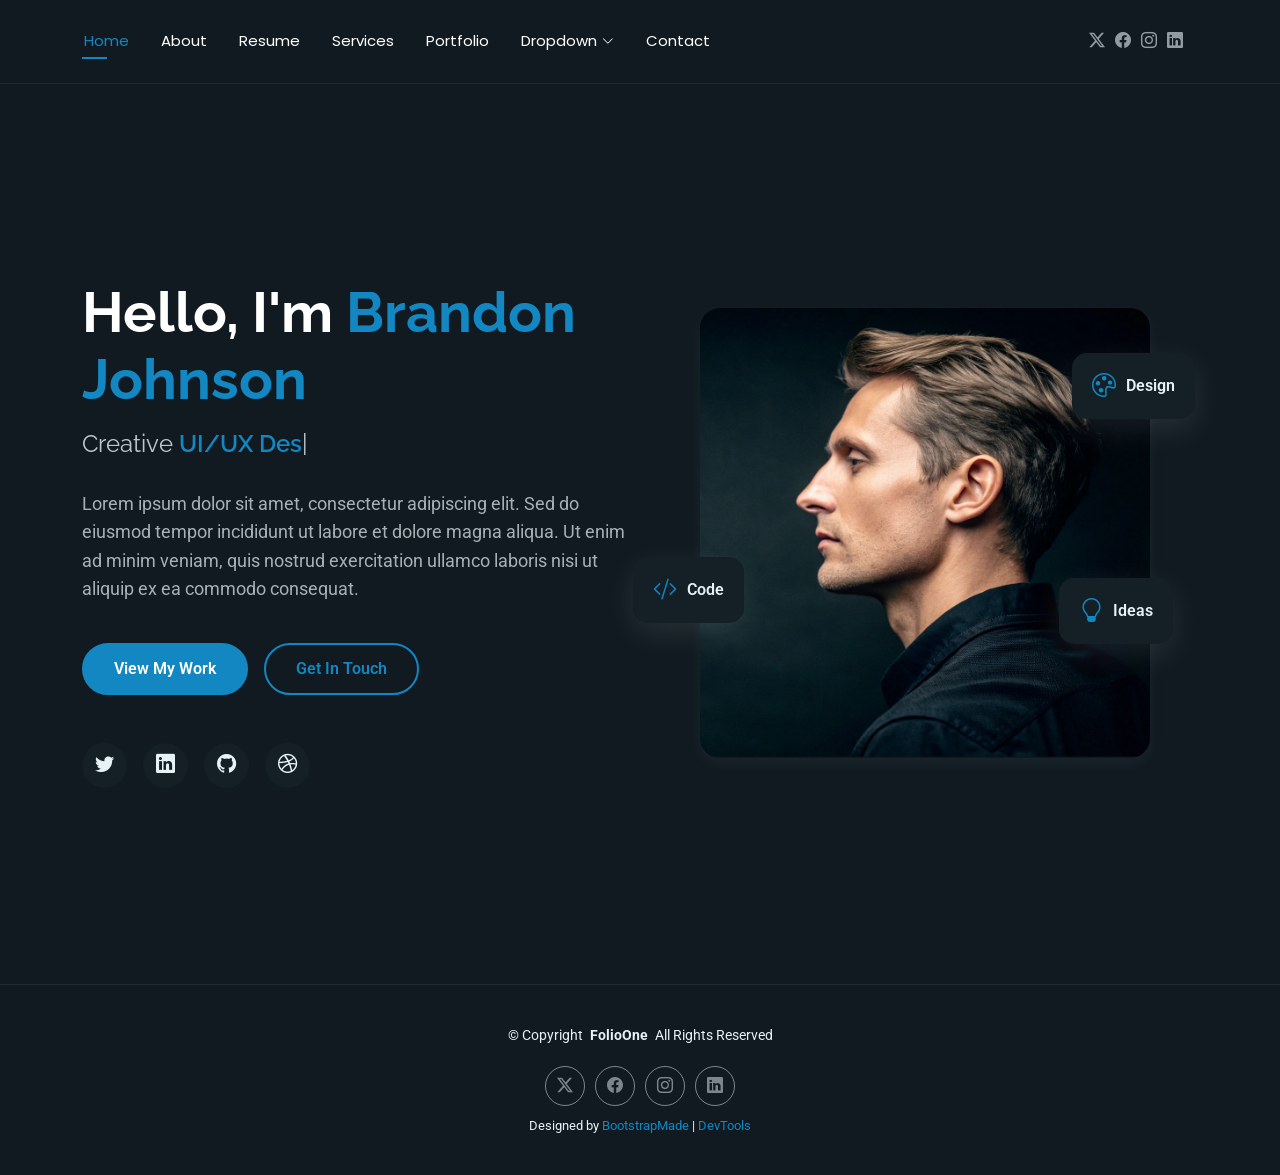
==== index.html @ 82bbba5b "Updated project" ====
<!DOCTYPE html>
<html lang="en">

<head>
  <meta charset="utf-8">
  <meta content="width=device-width, initial-scale=1.0" name="viewport">
  <title>Index - FolioOne Bootstrap Template</title>
  <meta name="description" content="">
  <meta name="keywords" content="">

  <!-- Favicons -->
  <link href="assets/img/favicon.png" rel="icon">
  <link href="assets/img/apple-touch-icon.png" rel="apple-touch-icon">

  <!-- Fonts -->
  <link href="https://fonts.googleapis.com" rel="preconnect">
  <link href="https://fonts.gstatic.com" rel="preconnect" crossorigin>
  <link href="https://fonts.googleapis.com/css2?family=Roboto:ital,wght@0,100;0,300;0,400;0,500;0,700;0,900;1,100;1,300;1,400;1,500;1,700;1,900&family=Poppins:ital,wght@0,100;0,200;0,300;0,400;0,500;0,600;0,700;0,800;0,900;1,100;1,200;1,300;1,400;1,500;1,600;1,700;1,800;1,900&family=Raleway:ital,wght@0,100;0,200;0,300;0,400;0,500;0,600;0,700;0,800;0,900;1,100;1,200;1,300;1,400;1,500;1,600;1,700;1,800;1,900&display=swap" rel="stylesheet">

  <!-- Vendor CSS Files -->
  <link href="assets/vendor/bootstrap/css/bootstrap.min.css" rel="stylesheet">
  <link href="assets/vendor/bootstrap-icons/bootstrap-icons.css" rel="stylesheet">
  <link href="assets/vendor/aos/aos.css" rel="stylesheet">
  <link href="assets/vendor/swiper/swiper-bundle.min.css" rel="stylesheet">
  <link href="assets/vendor/glightbox/css/glightbox.min.css" rel="stylesheet">

  <!-- Main CSS File -->
  <link href="assets/css/main.css" rel="stylesheet">

  <!-- =======================================================
  * Template Name: FolioOne
  * Template URL: https://bootstrapmade.com/folioone-bootstrap-portfolio-website-template/
  * Updated: Aug 23 2025 with Bootstrap v5.3.7
  * Author: BootstrapMade.com
  * License: https://bootstrapmade.com/license/
  ======================================================== -->
</head>

<body class="index-page">

  <header id="header" class="header d-flex align-items-center light-background sticky-top">
    <div class="container position-relative d-flex align-items-center justify-content-between">

      <!-- <a href="index.html" class="logo d-flex align-items-center me-auto me-xl-0">
      <img src="assets/img/logo.webp" alt="">
      <h1 class="sitename">FolioOne</h1> 
    </a> -->

      <nav id="navmenu" class="navmenu">
        <ul>
          <li><a href="index.html" class="active">Home</a></li>
          <li><a href="about.html">About</a></li>
          <li><a href="resume.html">Resume</a></li>
          <li><a href="services.html">Services</a></li>
          <li><a href="portfolio.html">Portfolio</a></li>
          <li class="dropdown"><a href="#"><span>Dropdown</span> <i class="bi bi-chevron-down toggle-dropdown"></i></a>
            <ul>
              <li><a href="#">Dropdown 1</a></li>
              <li class="dropdown"><a href="#"><span>Deep Dropdown</span> <i class="bi bi-chevron-down toggle-dropdown"></i></a>
                <ul>
                  <li><a href="#">Deep Dropdown 1</a></li>
                  <li><a href="#">Deep Dropdown 2</a></li>
                  <li><a href="#">Deep Dropdown 3</a></li>
                  <li><a href="#">Deep Dropdown 4</a></li>
                  <li><a href="#">Deep Dropdown 5</a></li>
                </ul>
              </li>
              <li><a href="#">Dropdown 2</a></li>
              <li><a href="#">Dropdown 3</a></li>
              <li><a href="#">Dropdown 4</a></li>
            </ul>
          </li>
          <li><a href="contact.html">Contact</a></li>
        </ul>
        <i class="mobile-nav-toggle d-xl-none bi bi-list"></i>
      </nav>

      <div class="header-social-links">
        <a href="#" class="twitter"><i class="bi bi-twitter-x"></i></a>
        <a href="#" class="facebook"><i class="bi bi-facebook"></i></a>
        <a href="#" class="instagram"><i class="bi bi-instagram"></i></a>
        <a href="#" class="linkedin"><i class="bi bi-linkedin"></i></a>
      </div>

    </div>
  </header>

  <main class="main">

    <!-- Hero Section -->
    <section id="hero" class="hero section">

      <div class="container" data-aos="fade-up" data-aos-delay="100">

        <div class="row gy-4 align-items-center">
          <div class="col-lg-6 order-2 order-lg-1">
            <div class="hero-content">
              <h1 data-aos="fade-up" data-aos-delay="200">Hello, I'm <span class="highlight">Brandon Johnson</span></h1>
              <h2 data-aos="fade-up" data-aos-delay="300">Creative <span class="typed" data-typed-items="UI/UX Designer, Web Developer, Digital Artist, Brand Strategist"></span></h2>
              <p data-aos="fade-up" data-aos-delay="400">Lorem ipsum dolor sit amet, consectetur adipiscing elit. Sed do eiusmod tempor incididunt ut labore et dolore magna aliqua. Ut enim ad minim veniam, quis nostrud exercitation ullamco laboris nisi ut aliquip ex ea commodo consequat.</p>
              <div class="hero-actions" data-aos="fade-up" data-aos-delay="500">
                <a href="portfolio.html" class="btn btn-primary">View My Work</a>
                <a href="contact.html" class="btn btn-outline">Get In Touch</a>
              </div>
              <div class="social-links" data-aos="fade-up" data-aos-delay="600">
                <a href="#"><i class="bi bi-twitter"></i></a>
                <a href="#"><i class="bi bi-linkedin"></i></a>
                <a href="#"><i class="bi bi-github"></i></a>
                <a href="#"><i class="bi bi-dribbble"></i></a>
              </div>
            </div>
          </div>
          <div class="col-lg-6 order-1 order-lg-2">
            <div class="hero-image" data-aos="zoom-in" data-aos-delay="300">
              <div class="image-wrapper">
                <img src="assets/img/profile/profile-square-11.webp" alt="Sarah Mitchell" class="img-fluid">
                <div class="floating-elements">
                  <div class="floating-card design" data-aos="fade-left" data-aos-delay="700">
                    <i class="bi bi-palette"></i>
                    <span>Design</span>
                  </div>
                  <div class="floating-card code" data-aos="fade-right" data-aos-delay="800">
                    <i class="bi bi-code-slash"></i>
                    <span>Code</span>
                  </div>
                  <div class="floating-card creativity" data-aos="fade-up" data-aos-delay="900">
                    <i class="bi bi-lightbulb"></i>
                    <span>Ideas</span>
                  </div>
                </div>
              </div>
            </div>
          </div>
        </div>

      </div>

    </section><!-- /Hero Section -->

  </main>

  <footer id="footer" class="footer">

    <div class="container">
      <div class="copyright text-center ">
        <p>© <span>Copyright</span> <strong class="px-1 sitename">FolioOne</strong> <span>All Rights Reserved<br></span></p>
      </div>
      <div class="social-links d-flex justify-content-center">
        <a href=""><i class="bi bi-twitter-x"></i></a>
        <a href=""><i class="bi bi-facebook"></i></a>
        <a href=""><i class="bi bi-instagram"></i></a>
        <a href=""><i class="bi bi-linkedin"></i></a>
      </div>
      <div class="credits">
        <!-- All the links in the footer should remain intact. -->
        <!-- You can delete the links only if you've purchased the pro version. -->
        <!-- Licensing information: https://bootstrapmade.com/license/ -->
        <!-- Purchase the pro version with working PHP/AJAX contact form: [buy-url] -->
        Designed by <a href="https://bootstrapmade.com/">BootstrapMade</a> | <a href="https://bootstrapmade.com/tools/">DevTools</a>
      </div>
    </div>

  </footer>

  <!-- Scroll Top -->
  <a href="#" id="scroll-top" class="scroll-top d-flex align-items-center justify-content-center"><i class="bi bi-arrow-up-short"></i></a>

  <!-- Preloader -->
  <div id="preloader"></div>

  <!-- Vendor JS Files -->
  <script src="assets/vendor/bootstrap/js/bootstrap.bundle.min.js"></script>
  <script src="assets/vendor/php-email-form/validate.js"></script>
  <script src="assets/vendor/aos/aos.js"></script>
  <script src="assets/vendor/typed.js/typed.umd.js"></script>
  <script src="assets/vendor/waypoints/noframework.waypoints.js"></script>
  <script src="assets/vendor/purecounter/purecounter_vanilla.js"></script>
  <script src="assets/vendor/swiper/swiper-bundle.min.js"></script>
  <script src="assets/vendor/imagesloaded/imagesloaded.pkgd.min.js"></script>
  <script src="assets/vendor/isotope-layout/isotope.pkgd.min.js"></script>
  <script src="assets/vendor/glightbox/js/glightbox.min.js"></script>

  <!-- Main JS File -->
  <script src="assets/js/main.js"></script>

</body>

</html>
---- assets/css/main.css ----
/**
* Template Name: FolioOne
* Template URL: https://bootstrapmade.com/folioone-bootstrap-portfolio-website-template/
* Updated: Aug 23 2025 with Bootstrap v5.3.7
* Author: BootstrapMade.com
* License: https://bootstrapmade.com/license/
*/

/*--------------------------------------------------------------
# Font & Color Variables
# Help: https://bootstrapmade.com/color-system/
--------------------------------------------------------------*/
/* Fonts */
:root {
  --default-font: "Roboto",  system-ui, -apple-system, "Segoe UI", Roboto, "Helvetica Neue", Arial, "Noto Sans", "Liberation Sans", sans-serif, "Apple Color Emoji", "Segoe UI Emoji", "Segoe UI Symbol", "Noto Color Emoji";
  --heading-font: "Raleway",  sans-serif;
  --nav-font: "Poppins",  sans-serif;
}

/* Global Colors - The following color variables are used throughout the website. Updating them here will change the color scheme of the entire website */
:root { 
  --background-color: #101a20; /* Background color for the entire website, including individual sections */
  --default-color: #e7f2f7; /* Default color used for the majority of the text content across the entire website */
  --heading-color: #ffffff; /* Color for headings, subheadings and title throughout the website */
  --accent-color: #1387c1; /* Accent color that represents your brand on the website. It's used for buttons, links, and other elements that need to stand out */
  --surface-color: #141f26; /* The surface color is used as a background of boxed elements within sections, such as cards, icon boxes, or other elements that require a visual separation from the global background. */
  --contrast-color: #ffffff; /* Contrast color for text, ensuring readability against backgrounds of accent, heading, or default colors. */
}

/* Nav Menu Colors - The following color variables are used specifically for the navigation menu. They are separate from the global colors to allow for more customization options */
:root {
  --nav-color: #ffffff;  /* The default color of the main navmenu links */
  --nav-hover-color: #1387c1; /* Applied to main navmenu links when they are hovered over or active */
  --nav-mobile-background-color: #213642; /* Used as the background color for mobile navigation menu */
  --nav-dropdown-background-color: #051117; /* Used as the background color for dropdown items that appear when hovering over primary navigation items */
  --nav-dropdown-color: #e7f2f7; /* Used for navigation links of the dropdown items in the navigation menu. */
  --nav-dropdown-hover-color: #1387c1; /* Similar to --nav-hover-color, this color is applied to dropdown navigation links when they are hovered over. */
}

/* Color Presets - These classes override global colors when applied to any section or element, providing reuse of the sam color scheme. */

.light-background {
  --background-color: #142027;
  --surface-color: #325264;
}

.dark-background {
  --background-color: #0b1419;
  --default-color: #ffffff;
  --heading-color: #ffffff;
  --surface-color: #252525;
  --contrast-color: #ffffff;
}

/* Smooth scroll */
:root {
  scroll-behavior: smooth;
}

/*--------------------------------------------------------------
# General Styling & Shared Classes
--------------------------------------------------------------*/
body {
  color: var(--default-color);
  background-color: var(--background-color);
  font-family: var(--default-font);
}

a {
  color: var(--accent-color);
  text-decoration: none;
  transition: 0.3s;
}

a:hover {
  color: color-mix(in srgb, var(--accent-color), transparent 25%);
  text-decoration: none;
}

h1,
h2,
h3,
h4,
h5,
h6 {
  color: var(--heading-color);
  font-family: var(--heading-font);
}

/* PHP Email Form Messages
------------------------------*/
.php-email-form .error-message {
  display: none;
  background: #df1529;
  color: #ffffff;
  text-align: left;
  padding: 15px;
  margin-bottom: 24px;
  font-weight: 600;
}

.php-email-form .sent-message {
  display: none;
  color: #ffffff;
  background: #059652;
  text-align: center;
  padding: 15px;
  margin-bottom: 24px;
  font-weight: 600;
}

.php-email-form .loading {
  display: none;
  background: var(--surface-color);
  text-align: center;
  padding: 15px;
  margin-bottom: 24px;
}

.php-email-form .loading:before {
  content: "";
  display: inline-block;
  border-radius: 50%;
  width: 24px;
  height: 24px;
  margin: 0 10px -6px 0;
  border: 3px solid var(--accent-color);
  border-top-color: var(--surface-color);
  animation: php-email-form-loading 1s linear infinite;
}

@keyframes php-email-form-loading {
  0% {
    transform: rotate(0deg);
  }

  100% {
    transform: rotate(360deg);
  }
}

/*--------------------------------------------------------------
# Global Header
--------------------------------------------------------------*/
.header {
  --background-color: rgba(255, 255, 255, 0);
  color: var(--default-color);
  background-color: var(--background-color);
  padding: 15px 0;
  transition: all 0.5s;
  z-index: 997;
  border-bottom: 1px solid color-mix(in srgb, var(--default-color), transparent 92%);
}

.header .logo {
  line-height: 1;
}

.header .logo img {
  max-height: 36px;
  margin-right: 8px;
}

.header .logo h1 {
  font-size: 32px;
  margin: 0;
  font-weight: 400;
  color: var(--heading-color);
}

.header .header-social-links {
  padding-right: 15px;
}

.header .header-social-links a {
  color: color-mix(in srgb, var(--default-color), transparent 40%);
  padding-left: 6px;
  display: inline-block;
  transition: 0.3s;
  font-size: 16px;
}

.header .header-social-links a:hover {
  color: var(--default-color);
}

.header .header-social-links a i {
  line-height: 0px;
}

@media (max-width: 1200px) {
  .header .logo {
    order: 1;
  }

  .header .header-social-links {
    order: 2;
  }

  .header .navmenu {
    order: 3;
  }
}

/* Global Header on Scroll
------------------------------*/
.scrolled .header {
  --background-color: rgba(16, 26, 32, 0.9);
}

/*--------------------------------------------------------------
# Navigation Menu
--------------------------------------------------------------*/
/* Desktop Navigation */
@media (min-width: 1200px) {
  .navmenu {
    padding: 0;
  }

  .navmenu ul {
    margin: 0;
    padding: 0;
    display: flex;
    list-style: none;
    align-items: center;
  }

  .navmenu li {
    position: relative;
  }

  .navmenu>ul>li {
    white-space: nowrap;
    padding: 15px 28px 15px 0;
  }

  .navmenu>ul>li:last-child {
    padding-right: 0;
  }

  .navmenu a,
  .navmenu a:focus {
    color: var(--nav-color);
    font-size: 15px;
    padding: 0 2px;
    font-family: var(--nav-font);
    font-weight: 400;
    display: flex;
    align-items: center;
    justify-content: space-between;
    white-space: nowrap;
    transition: 0.3s;
    position: relative;
  }

  .navmenu a i,
  .navmenu a:focus i {
    font-size: 12px;
    line-height: 0;
    margin-left: 5px;
    transition: 0.3s;
  }

  .navmenu>ul>li>a:before {
    content: "";
    position: absolute;
    height: 2px;
    bottom: -6px;
    left: 0;
    background-color: var(--nav-hover-color);
    visibility: hidden;
    width: 0px;
    transition: all 0.3s ease-in-out 0s;
  }

  .navmenu a:hover:before,
  .navmenu li:hover>a:before,
  .navmenu .active:before {
    visibility: visible;
    width: 25px;
  }

  .navmenu li:hover>a,
  .navmenu .active,
  .navmenu .active:focus {
    color: var(--nav-hover-color);
  }

  .navmenu .dropdown ul {
    margin: 0;
    padding: 10px 0;
    background: var(--nav-dropdown-background-color);
    display: block;
    position: absolute;
    visibility: hidden;
    left: -5px;
    top: 130%;
    opacity: 0;
    transition: 0.3s;
    border-radius: 4px;
    z-index: 99;
    box-shadow: 0px 0px 30px rgba(0, 0, 0, 0.1);
  }

  .navmenu .dropdown ul li {
    min-width: 200px;
  }

  .navmenu .dropdown ul a {
    padding: 10px 20px;
    font-size: 15px;
    text-transform: none;
    color: var(--nav-dropdown-color);
  }

  .navmenu .dropdown ul a i {
    font-size: 12px;
  }

  .navmenu .dropdown ul a:hover,
  .navmenu .dropdown ul .active:hover,
  .navmenu .dropdown ul li:hover>a {
    color: var(--nav-dropdown-hover-color);
  }

  .navmenu .dropdown:hover>ul {
    opacity: 1;
    top: 100%;
    visibility: visible;
  }

  .navmenu .dropdown .dropdown ul {
    top: 0;
    left: -90%;
    visibility: hidden;
  }

  .navmenu .dropdown .dropdown:hover>ul {
    opacity: 1;
    top: 0;
    left: -100%;
    visibility: visible;
  }
}

/* Mobile Navigation */
@media (max-width: 1199px) {
  .mobile-nav-toggle {
    color: var(--nav-color);
    font-size: 28px;
    line-height: 0;
    margin-right: 10px;
    cursor: pointer;
    transition: color 0.3s;
  }

  .navmenu {
    padding: 0;
    z-index: 9997;
  }

  .navmenu ul {
    display: none;
    list-style: none;
    position: absolute;
    inset: 60px 20px 20px 20px;
    padding: 10px 0;
    margin: 0;
    border-radius: 6px;
    background-color: var(--nav-mobile-background-color);
    border: 1px solid color-mix(in srgb, var(--default-color), transparent 90%);
    box-shadow: none;
    overflow-y: auto;
    transition: 0.3s;
    z-index: 9998;
  }

  .navmenu a,
  .navmenu a:focus {
    color: var(--nav-dropdown-color);
    padding: 10px 20px;
    font-family: var(--nav-font);
    font-size: 17px;
    font-weight: 500;
    display: flex;
    align-items: center;
    justify-content: space-between;
    white-space: nowrap;
    transition: 0.3s;
  }

  .navmenu a i,
  .navmenu a:focus i {
    font-size: 12px;
    line-height: 0;
    margin-left: 5px;
    width: 30px;
    height: 30px;
    display: flex;
    align-items: center;
    justify-content: center;
    border-radius: 50%;
    transition: 0.3s;
    background-color: color-mix(in srgb, var(--accent-color), transparent 90%);
  }

  .navmenu a i:hover,
  .navmenu a:focus i:hover {
    background-color: var(--accent-color);
    color: var(--contrast-color);
  }

  .navmenu a:hover,
  .navmenu .active,
  .navmenu .active:focus {
    color: var(--nav-dropdown-hover-color);
  }

  .navmenu .active i,
  .navmenu .active:focus i {
    background-color: var(--accent-color);
    color: var(--contrast-color);
    transform: rotate(180deg);
  }

  .navmenu .dropdown ul {
    position: static;
    display: none;
    z-index: 99;
    padding: 10px 0;
    margin: 10px 20px;
    background-color: var(--nav-dropdown-background-color);
    transition: all 0.5s ease-in-out;
  }

  .navmenu .dropdown ul ul {
    background-color: rgba(33, 37, 41, 0.1);
  }

  .navmenu .dropdown>.dropdown-active {
    display: block;
    background-color: rgba(33, 37, 41, 0.03);
  }

  .mobile-nav-active {
    overflow: hidden;
  }

  .mobile-nav-active .mobile-nav-toggle {
    color: #fff;
    position: absolute;
    font-size: 32px;
    top: 15px;
    right: 15px;
    margin-right: 0;
    z-index: 9999;
  }

  .mobile-nav-active .navmenu {
    position: fixed;
    overflow: hidden;
    inset: 0;
    background: rgba(33, 37, 41, 0.8);
    transition: 0.3s;
  }

  .mobile-nav-active .navmenu>ul {
    display: block;
  }
}

/*--------------------------------------------------------------
# Global Footer
--------------------------------------------------------------*/
.footer {
  color: var(--default-color);
  background-color: var(--background-color);
  font-size: 14px;
  padding: 40px 0;
  position: relative;
  border-top: 1px solid color-mix(in srgb, var(--default-color), transparent 92%);
}

.footer .copyright p {
  margin-bottom: 0;
}

.footer .social-links {
  margin-top: 20px;
}

.footer .social-links a {
  display: flex;
  align-items: center;
  justify-content: center;
  width: 40px;
  height: 40px;
  border-radius: 50%;
  border: 1px solid color-mix(in srgb, var(--default-color), transparent 50%);
  font-size: 16px;
  color: color-mix(in srgb, var(--default-color), transparent 50%);
  margin: 0 5px;
  transition: 0.3s;
}

.footer .social-links a:hover {
  color: var(--accent-color);
  border-color: var(--accent-color);
}

.footer .credits {
  margin-top: 10px;
  font-size: 13px;
  text-align: center;
}

/*--------------------------------------------------------------
# Preloader
--------------------------------------------------------------*/
#preloader {
  position: fixed;
  inset: 0;
  z-index: 9999;
  overflow: hidden;
  background-color: var(--background-color);
  transition: all 0.6s ease-out;
  width: 100%;
  height: 100vh;
}

#preloader:before,
#preloader:after {
  content: "";
  position: absolute;
  border: 4px solid var(--accent-color);
  border-radius: 50%;
  animation: animate-preloader 2s cubic-bezier(0, 0.2, 0.8, 1) infinite;
}

#preloader:after {
  animation-delay: -0.5s;
}

@keyframes animate-preloader {
  0% {
    width: 10px;
    height: 10px;
    top: calc(50% - 5px);
    left: calc(50% - 5px);
    opacity: 1;
  }

  100% {
    width: 72px;
    height: 72px;
    top: calc(50% - 36px);
    left: calc(50% - 36px);
    opacity: 0;
  }
}

/*--------------------------------------------------------------
# Scroll Top Button
--------------------------------------------------------------*/
.scroll-top {
  position: fixed;
  visibility: hidden;
  opacity: 0;
  right: 15px;
  bottom: -15px;
  z-index: 99999;
  background-color: var(--accent-color);
  width: 44px;
  height: 44px;
  border-radius: 50px;
  transition: all 0.4s;
}

.scroll-top i {
  font-size: 24px;
  color: var(--contrast-color);
  line-height: 0;
}

.scroll-top:hover {
  background-color: color-mix(in srgb, var(--accent-color), transparent 20%);
  color: var(--contrast-color);
}

.scroll-top.active {
  visibility: visible;
  opacity: 1;
  bottom: 15px;
}

/*--------------------------------------------------------------
# Disable aos animation delay on mobile devices
--------------------------------------------------------------*/
@media screen and (max-width: 768px) {
  [data-aos-delay] {
    transition-delay: 0 !important;
  }
}

/*--------------------------------------------------------------
# Global Page Titles & Breadcrumbs
--------------------------------------------------------------*/
.page-title {
  color: var(--default-color);
  background-color: var(--background-color);
  position: relative;
}

.page-title .heading {
  padding: 80px 0;
  border-top: 1px solid color-mix(in srgb, var(--default-color), transparent 90%);
}

.page-title .heading h1 {
  font-size: 38px;
  font-weight: 700;
}

.page-title nav {
  background-color: color-mix(in srgb, var(--default-color), transparent 96%);
  padding: 20px 0;
}

.page-title nav ol {
  display: flex;
  flex-wrap: wrap;
  list-style: none;
  padding: 0;
  margin: 0;
  font-size: 16px;
  font-weight: 400;
}

.page-title nav ol li+li {
  padding-left: 10px;
}

.page-title nav ol li+li::before {
  content: "/";
  display: inline-block;
  padding-right: 10px;
  color: color-mix(in srgb, var(--default-color), transparent 70%);
}

/*--------------------------------------------------------------
# Global Sections
--------------------------------------------------------------*/
section,
.section {
  color: var(--default-color);
  background-color: var(--background-color);
  padding: 60px 0;
  scroll-margin-top: 100px;
  overflow: clip;
}

@media (max-width: 1199px) {

  section,
  .section {
    scroll-margin-top: 66px;
  }
}

/*--------------------------------------------------------------
# Global Section Titles
--------------------------------------------------------------*/
.section-title {
  text-align: center;
  padding-bottom: 60px;
  position: relative;
}

.section-title h2 {
  font-size: 3.5rem;
  font-weight: 400;
  line-height: 1.2;
  color: var(--heading-color);
  margin-bottom: 1.5rem;
  letter-spacing: -1px;
}

@media (max-width: 768px) {
  .section-title h2 {
    font-size: 2.5rem;
  }
}

.section-title p {
  font-size: 1.125rem;
  line-height: 1.8;
  color: color-mix(in srgb, var(--default-color), transparent 25%);
  max-width: 900px;
  margin: 0 auto;
  text-wrap: balance;
}

/*--------------------------------------------------------------
# Hero Section
--------------------------------------------------------------*/
.hero {
  padding: 80px 0;
  min-height: 100vh;
  display: flex;
  align-items: center;
}

.hero .hero-content h1 {
  font-size: 3.5rem;
  font-weight: 700;
  margin-bottom: 1rem;
  line-height: 1.2;
}

.hero .hero-content h1 .highlight {
  color: var(--accent-color);
  position: relative;
}

.hero .hero-content h1 .highlight::after {
  content: "";
  position: absolute;
  bottom: 0;
  left: 0;
  width: 100%;
  height: 3px;
  background: linear-gradient(90deg, var(--accent-color), color-mix(in srgb, var(--accent-color), transparent 50%));
  border-radius: 2px;
}

@media (max-width: 768px) {
  .hero .hero-content h1 {
    font-size: 2.5rem;
  }
}

.hero .hero-content h2 {
  font-size: 1.5rem;
  font-weight: 400;
  margin-bottom: 2rem;
  color: color-mix(in srgb, var(--default-color), transparent 20%);
}

.hero .hero-content h2 .typed {
  color: var(--accent-color);
  font-weight: 600;
}

@media (max-width: 768px) {
  .hero .hero-content h2 {
    font-size: 1.25rem;
  }
}

.hero .hero-content p {
  font-size: 1.1rem;
  line-height: 1.6;
  margin-bottom: 2.5rem;
  color: color-mix(in srgb, var(--default-color), transparent 30%);
}

.hero .hero-actions {
  display: flex;
  gap: 1rem;
  margin-bottom: 3rem;
}

.hero .hero-actions .btn {
  padding: 12px 30px;
  border-radius: 50px;
  font-weight: 600;
  text-decoration: none;
  transition: all 0.3s ease;
  border: 2px solid;
}

.hero .hero-actions .btn.btn-primary {
  background: var(--accent-color);
  color: var(--contrast-color);
  border-color: var(--accent-color);
}

.hero .hero-actions .btn.btn-primary:hover {
  background: color-mix(in srgb, var(--accent-color), black 15%);
  border-color: color-mix(in srgb, var(--accent-color), black 15%);
  transform: translateY(-2px);
}

.hero .hero-actions .btn.btn-outline {
  background: transparent;
  color: var(--accent-color);
  border-color: var(--accent-color);
}

.hero .hero-actions .btn.btn-outline:hover {
  transform: translateY(-2px);
}

@media (max-width: 576px) {
  .hero .hero-actions {
    flex-direction: column;
  }

  .hero .hero-actions .btn {
    text-align: center;
  }
}

.hero .social-links {
  display: flex;
  gap: 1rem;
}

.hero .social-links a {
  width: 45px;
  height: 45px;
  background: var(--surface-color);
  border-radius: 50%;
  display: flex;
  align-items: center;
  justify-content: center;
  color: var(--default-color);
  font-size: 1.2rem;
  transition: all 0.3s ease;
}

.hero .social-links a:hover {
  background: var(--accent-color);
  color: var(--contrast-color);
  transform: translateY(-3px);
  box-shadow: 0 8px 25px color-mix(in srgb, var(--accent-color), transparent 70%);
}

.hero .hero-image {
  position: relative;
}

.hero .hero-image .image-wrapper {
  position: relative;
  max-width: 450px;
  margin: 0 auto;
}

.hero .hero-image .image-wrapper img {
  border-radius: 20px;
  box-shadow: 0 5px 15px color-mix(in srgb, var(--default-color), transparent 95%);
  transition: transform 0.3s ease;
}

.hero .hero-image .image-wrapper img:hover {
  transform: scale(1.02);
}

.hero .hero-image .floating-elements {
  position: absolute;
  top: 0;
  left: 0;
  right: 0;
  bottom: 0;
  pointer-events: none;
}

.hero .hero-image .floating-elements .floating-card {
  position: absolute;
  background: var(--surface-color);
  padding: 15px 20px;
  border-radius: 15px;
  box-shadow: 0 10px 30px color-mix(in srgb, var(--default-color), transparent 90%);
  display: flex;
  align-items: center;
  gap: 10px;
  font-weight: 600;
  animation: float 3s ease-in-out infinite;
}

.hero .hero-image .floating-elements .floating-card i {
  font-size: 1.5rem;
  color: var(--accent-color);
}

.hero .hero-image .floating-elements .floating-card.design {
  top: 10%;
  right: -10%;
  animation-delay: 0s;
}

.hero .hero-image .floating-elements .floating-card.code {
  bottom: 30%;
  left: -15%;
  animation-delay: 1s;
}

.hero .hero-image .floating-elements .floating-card.creativity {
  top: 60%;
  right: -5%;
  animation-delay: 2s;
}

@media (max-width: 992px) {
  .hero .hero-image .floating-elements .floating-card {
    display: none;
  }
}

@keyframes float {

  0%,
  100% {
    transform: translateY(0px);
  }

  50% {
    transform: translateY(-10px);
  }
}

@media (max-width: 992px) {
  .hero .hero-content {
    text-align: center;
    margin-bottom: 3rem;
  }
}

/*--------------------------------------------------------------
# About Section
--------------------------------------------------------------*/
.about .intro-content .eyebrow {
  display: inline-block;
  letter-spacing: 0.12em;
  text-transform: uppercase;
  font-size: 12px;
  color: color-mix(in srgb, var(--default-color), transparent 40%);
  margin-bottom: 16px;
}

.about .intro-content .headline {
  font-family: var(--heading-font);
  font-weight: 300;
  line-height: 1.2;
  font-size: clamp(28px, 4vw, 44px);
  margin: 0 0 24px 0;
}

.about .intro-content .lead {
  font-size: 18px;
  line-height: 1.8;
  color: color-mix(in srgb, var(--default-color), transparent 10%);
  margin-bottom: 24px;
}

.about .intro-content p {
  line-height: 1.8;
  margin-bottom: 24px;
  color: color-mix(in srgb, var(--default-color), transparent 5%);
}

.about .intro-content .cta-group {
  display: flex;
  gap: 24px;
  align-items: center;
  margin-top: 24px;
}

.about .intro-content .cta-group .btn-ghost {
  display: inline-flex;
  align-items: center;
  gap: 8px;
  padding: 12px 18px;
  border-radius: 6px;
  color: var(--accent-color);
  background: color-mix(in srgb, var(--accent-color), transparent 92%);
  border: 1px solid color-mix(in srgb, var(--accent-color), transparent 70%);
  transition: 0.3s ease-in-out;
}

.about .intro-content .cta-group .btn-ghost:hover,
.about .intro-content .cta-group .btn-ghost:focus {
  color: var(--contrast-color);
  background: var(--accent-color);
  border-color: var(--accent-color);
  outline: none;
  box-shadow: 0 0 0 3px color-mix(in srgb, var(--accent-color), transparent 70%);
}

.about .intro-content .cta-group .link-underline {
  display: inline-flex;
  align-items: center;
  gap: 8px;
  position: relative;
  color: var(--accent-color);
  padding-bottom: 4px;
  transition: 0.3s ease-in-out;
}

.about .intro-content .cta-group .link-underline::after {
  content: "";
  position: absolute;
  left: 0;
  right: 0;
  bottom: 0;
  height: 1px;
  background: color-mix(in srgb, var(--accent-color), transparent 40%);
  transform: scaleX(0.4);
  transform-origin: left;
  transition: 0.3s ease-in-out;
}

.about .intro-content .cta-group .link-underline:hover,
.about .intro-content .cta-group .link-underline:focus {
  color: color-mix(in srgb, var(--accent-color), transparent 10%);
  outline: none;
}

.about .intro-content .cta-group .link-underline:hover::after,
.about .intro-content .cta-group .link-underline:focus::after {
  transform: scaleX(1);
}

.about .profile-figure {
  margin: 0;
}

.about .profile-figure .profile-photo {
  width: 88%;
  max-width: 440px;
  border-radius: 18px;
  box-shadow: 0 10px 30px color-mix(in srgb, var(--default-color), transparent 92%);
  transform: translateY(0);
  transition: transform 0.3s ease-in-out;
}

.about .profile-figure .profile-caption {
  margin-top: 24px;
  display: flex;
  align-items: center;
  justify-content: center;
}

.about .profile-figure .profile-caption .meta {
  font-size: 14px;
  color: color-mix(in srgb, var(--default-color), transparent 20%);
}

.about .profile-figure .profile-caption .meta .funfact {
  font-size: 13px;
  margin-top: 4px;
  color: color-mix(in srgb, var(--default-color), transparent 35%);
}

.about .profile-figure:hover .profile-photo {
  transform: translateY(-4px);
}

.about .skill-item {
  padding: 24px;
  border-radius: 6px;
  transition: 0.3s ease-in-out;
  background: color-mix(in srgb, var(--surface-color), var(--accent-color) 2%);
  border: 1px solid color-mix(in srgb, var(--default-color), transparent 88%);
  height: 100%;
}

.about .skill-item i {
  font-size: 24px;
  color: var(--accent-color);
  margin-bottom: 16px;
  display: inline-block;
}

.about .skill-item h3 {
  font-size: 16px;
  margin-bottom: 6px;
  font-weight: 500;
}

.about .skill-item p {
  margin: 0;
  font-size: 14px;
  color: color-mix(in srgb, var(--default-color), transparent 25%);
}

.about .skill-item:hover {
  transform: translateY(-3px);
  border-color: color-mix(in srgb, var(--accent-color), transparent 60%);
  box-shadow: 0 10px 30px color-mix(in srgb, var(--default-color), transparent 92%);
}

.about .timeline-item {
  position: relative;
  padding-left: 26px;
}

.about .timeline-item time {
  display: inline-block;
  font-size: 12px;
  letter-spacing: 0.08em;
  text-transform: uppercase;
  color: color-mix(in srgb, var(--default-color), transparent 45%);
  margin-bottom: 6px;
}

.about .timeline-item h4 {
  font-size: 18px;
  font-weight: 400;
  margin: 0 0 6px;
}

.about .timeline-item p {
  font-size: 14px;
  color: color-mix(in srgb, var(--default-color), transparent 25%);
  margin: 0;
}

.about .timeline-item .dot {
  position: absolute;
  left: 0;
  top: 4px;
  width: 10px;
  height: 10px;
  border-radius: 50%;
  background: var(--accent-color);
  box-shadow: 0 0 0 6px color-mix(in srgb, var(--accent-color), transparent 80%);
}

.about .personal-quote {
  padding: 24px 0;
}

.about .personal-quote p {
  font-family: var(--heading-font);
  font-weight: 300;
  font-size: clamp(20px, 3vw, 28px);
  line-height: 1.5;
  color: color-mix(in srgb, var(--default-color), transparent 5%);
  margin: 0 auto;
  max-width: 800px;
}

.about .fact-pill {
  display: flex;
  align-items: center;
  justify-content: center;
  gap: 10px;
  padding: 10px 14px;
  border-radius: 999px;
  border: 1px solid color-mix(in srgb, var(--default-color), transparent 85%);
  background: var(--surface-color);
  color: color-mix(in srgb, var(--default-color), transparent 10%);
  transition: 0.3s ease-in-out;
}

.about .fact-pill i {
  color: var(--accent-color);
}

.about .fact-pill span {
  font-size: 14px;
}

.about .fact-pill:hover {
  transform: translateY(-2px);
  border-color: color-mix(in srgb, var(--accent-color), transparent 60%);
  box-shadow: 0 10px 30px color-mix(in srgb, var(--default-color), transparent 92%);
}

.about .fact-pill:focus-within {
  box-shadow: 0 0 0 3px color-mix(in srgb, var(--accent-color), transparent 70%);
}

@media (max-width: 992px) {
  .about .profile-figure {
    text-align: center !important;
  }

  .about .profile-figure .profile-photo {
    width: 72%;
  }

  .about .intro-content .cta-group {
    flex-wrap: wrap;
  }
}

@media (max-width: 576px) {
  .about .profile-figure .profile-photo {
    width: 100%;
  }
}

/*--------------------------------------------------------------
# Skills Section
--------------------------------------------------------------*/
.skills .skill-box {
  background-color: var(--surface-color);
  padding: 2rem;
  border-radius: 8px;
  box-shadow: 0 0 20px rgba(0, 0, 0, 0.05);
}

.skills .skill-box h3 {
  font-size: 1.2rem;
  margin-bottom: 1rem;
  font-weight: 600;
}

.skills .skill-box p {
  font-size: 0.9rem;
  margin-bottom: 0.8rem;
  opacity: 0.6;
}

.skills .skill-box .progress {
  background-color: color-mix(in srgb, var(--accent-color), transparent 85%);
  border-radius: 50px;
  height: 8px;
  margin-top: 5px;
  overflow: hidden;
}

.skills .skill-box .progress .progress-bar {
  background-color: var(--accent-color);
  height: 100%;
  position: relative;
  border-radius: 50px;
  transition: 0.9s;
  width: 1px;
}

/*--------------------------------------------------------------
# Stats Section
--------------------------------------------------------------*/
.stats .avatars {
  position: relative;
}

.stats .avatars img {
  width: 60px;
  height: 60px;
  border: 3px solid var(--accent-color);
  margin-right: -15px;
  transition: transform 0.3s ease;
}

.stats .avatars img:hover {
  transform: translateY(-5px);
  z-index: 2;
}

.stats .counters h2 {
  color: var(--heading-color);
  font-size: 48px;
  font-weight: 700;
  margin-bottom: 10px;
}

.stats .counters h2 span {
  display: inline-block;
}

.stats .counters p {
  color: var(--default-color);
  font-size: 18px;
  margin: 0;
  opacity: 0.9;
}

@media (max-width: 991px) {
  .stats .row {
    text-align: center;
  }

  .stats .avatars {
    justify-content: center;
    margin-bottom: 40px;
  }

  .stats .counters h2 {
    font-size: 36px;
  }

  .stats .counters p {
    font-size: 16px;
  }

  .stats .counters .col-md-4 {
    margin-bottom: 30px;
  }

  .stats .counters .col-md-4:last-child {
    margin-bottom: 0;
  }
}

@media (max-width: 576px) {
  .stats {
    padding: 60px 0;
  }

  .stats .avatars {
    flex-wrap: wrap;
    justify-content: center;
  }

  .stats .avatars img {
    margin: 0 -8px;
  }
}

/*--------------------------------------------------------------
# Testimonials Section
--------------------------------------------------------------*/
.testimonials .testimonials-carousel,
.testimonials .testimonials-slider {
  overflow: hidden;
}

.testimonials .testimonial-item .testimonial-content {
  border-left: 3px solid var(--accent-color);
  padding-left: 30px;
}

.testimonials .testimonial-item .testimonial-img {
  border-radius: 50%;
  border: 4px solid var(--background-color);
  margin: 0 auto;
}

.testimonials .testimonial-item h3 {
  font-size: 20px;
  font-weight: bold;
  margin: 10px 0 5px 0;
}

.testimonials .testimonial-item h4 {
  font-size: 14px;
  color: color-mix(in srgb, var(--default-color), transparent 40%);
  margin: 0 0 10px 0;
}

.testimonials .testimonial-item .stars i {
  color: #ffc107;
  margin: 0 1px;
}

.testimonials .testimonial-item .quote-icon-left,
.testimonials .testimonial-item .quote-icon-right {
  color: color-mix(in srgb, var(--accent-color), transparent 50%);
  font-size: 26px;
  line-height: 0;
}

.testimonials .testimonial-item .quote-icon-left {
  display: inline-block;
  left: -5px;
  position: relative;
}

.testimonials .testimonial-item .quote-icon-right {
  display: inline-block;
  right: -5px;
  position: relative;
  top: 10px;
  transform: scale(-1, -1);
}

.testimonials .testimonial-item p {
  font-style: italic;
}

.testimonials .swiper-wrapper {
  height: auto;
}

.testimonials .swiper-pagination {
  margin-top: 30px;
  position: relative;
}

.testimonials .swiper-pagination .swiper-pagination-bullet {
  width: 12px;
  height: 12px;
  background-color: color-mix(in srgb, var(--default-color), transparent 85%);
  opacity: 1;
}

.testimonials .swiper-pagination .swiper-pagination-bullet-active {
  background-color: var(--accent-color);
}

/*--------------------------------------------------------------
# Resume Section
--------------------------------------------------------------*/
.resume .resume-item {
  margin-bottom: 3rem;
}

.resume .resume-item .resume-title {
  font-size: 1.75rem;
  font-weight: 700;
  margin-bottom: 1.5rem;
  padding-bottom: 1.5rem;
  position: relative;
  color: var(--heading-color);
}

.resume .resume-item .resume-title::after {
  content: "";
  position: absolute;
  display: block;
  width: 50px;
  height: 3px;
  background: var(--accent-color);
  bottom: 0;
  left: 0;
}

.resume .resume-item .resume-content {
  padding-left: 1.25rem;
  border-left: 2px solid color-mix(in srgb, var(--accent-color), transparent 85%);
}

.resume .resume-item article {
  position: relative;
  margin-bottom: 2.5rem;
}

.resume .resume-item article::before {
  content: "";
  position: absolute;
  width: 16px;
  height: 16px;
  border-radius: 50%;
  left: -1.8rem;
  top: 0.25rem;
  background: var(--background-color);
  border: 2px solid var(--accent-color);
}

.resume .resume-item article h4 {
  font-size: 1.25rem;
  font-weight: 600;
  margin-bottom: 0.5rem;
  color: var(--heading-color);
}

.resume .resume-item article h5 {
  font-size: 1rem;
  background: color-mix(in srgb, var(--accent-color), transparent 92%);
  padding: 0.375rem 0.75rem;
  display: inline-block;
  font-weight: 600;
  margin: 0.5rem 0;
  color: var(--accent-color);
  border-radius: 4px;
}

.resume .resume-item article .institution,
.resume .resume-item article .company {
  font-size: 1rem;
  margin-bottom: 1rem;
  color: color-mix(in srgb, var(--default-color), transparent 25%);
}

.resume .resume-item article p {
  margin-bottom: 1rem;
}

.resume .resume-item article ul {
  padding-left: 1.25rem;
  margin-bottom: 0;
}

.resume .resume-item article ul li {
  padding-bottom: 0.75rem;
  position: relative;
}

.resume .resume-item article ul li:last-child {
  padding-bottom: 0;
}

.resume .skill-item {
  margin-bottom: 2rem;
}

.resume .skill-item h4 {
  font-size: 1rem;
  font-weight: 600;
  margin-bottom: 0.75rem;
  color: var(--heading-color);
}

.resume .skill-item .progress {
  height: 0.75rem;
  background-color: color-mix(in srgb, var(--accent-color), transparent 92%);
  border-radius: 1rem;
  overflow: visible;
}

.resume .skill-item .progress .progress-bar {
  background-color: var(--accent-color);
  position: relative;
  border-radius: 1rem;
  width: 0;
  transition: width 1s ease;
}

.resume .skill-item .progress .progress-bar::after {
  content: attr(aria-valuenow) "%";
  position: absolute;
  right: 0;
  top: -1.75rem;
  font-size: 0.875rem;
  font-weight: 600;
  color: var(--accent-color);
}

@media (max-width: 991.98px) {
  .resume .resume-item {
    margin-bottom: 2rem;
  }
}

@media (max-width: 767.98px) {
  .resume .resume-content {
    padding-left: 1rem !important;
  }

  .resume article::before {
    left: -2rem !important;
  }
}

/*--------------------------------------------------------------
# Services Section
--------------------------------------------------------------*/
.services .service-item {
  display: flex;
  background-color: var(--surface-color);
  border-radius: 12px;
  padding: 2rem;
  height: 100%;
  position: relative;
  overflow: hidden;
  box-shadow: 0 5px 20px rgba(0, 0, 0, 0.03);
  transition: all 0.4s ease;
}

.services .service-item::before {
  content: "";
  position: absolute;
  left: 0;
  top: 0;
  height: 100%;
  width: 4px;
  background-color: var(--accent-color);
  transform: scaleY(0);
  transform-origin: bottom;
  transition: transform 0.4s cubic-bezier(0.65, 0, 0.35, 1);
}

.services .service-item:hover {
  box-shadow: 0 10px 30px rgba(0, 0, 0, 0.08);
  transform: translateY(-5px);
}

.services .service-item:hover::before {
  transform: scaleY(1);
}

.services .service-item:hover .service-icon {
  background-color: var(--accent-color);
  color: var(--contrast-color);
  transform: rotateY(180deg);
}

.services .service-item:hover .service-icon i {
  transform: rotateY(180deg);
}

.services .service-item:hover .service-link i {
  transform: translateX(5px);
}

.services .service-icon {
  flex-shrink: 0;
  width: 70px;
  height: 70px;
  border-radius: 12px;
  background-color: color-mix(in srgb, var(--accent-color), transparent 90%);
  color: var(--accent-color);
  display: flex;
  align-items: center;
  justify-content: center;
  margin-right: 1.5rem;
  transition: all 0.5s ease;
}

.services .service-icon i {
  font-size: 2rem;
  transition: transform 0.5s ease;
}

.services .service-content {
  flex-grow: 1;
}

.services .service-content h3 {
  font-size: 1.4rem;
  margin-bottom: 1rem;
  font-weight: 700;
  color: var(--heading-color);
}

.services .service-content p {
  margin-bottom: 1.25rem;
  color: color-mix(in srgb, var(--default-color), transparent 20%);
}

.services .service-link {
  display: inline-flex;
  align-items: center;
  color: var(--accent-color);
  font-weight: 600;
  text-decoration: none;
  transition: color 0.3s ease;
}

.services .service-link span {
  margin-right: 0.5rem;
}

.services .service-link i {
  transition: transform 0.3s ease;
}

.services .service-link:hover {
  color: color-mix(in srgb, var(--accent-color), transparent 25%);
}

@media (max-width: 767.98px) {
  .services .service-item {
    padding: 1.5rem;
    margin-bottom: 1rem;
  }

  .services .service-icon {
    width: 60px;
    height: 60px;
    margin-right: 1rem;
  }

  .services .service-icon i {
    font-size: 1.5rem;
  }

  .services .service-content h3 {
    font-size: 1.2rem;
    margin-bottom: 0.75rem;
  }

  .services .service-content p {
    margin-bottom: 1rem;
    font-size: 0.95rem;
  }
}

@media (max-width: 575.98px) {
  .services .service-item {
    flex-direction: column;
    text-align: center;
  }

  .services .service-item::before {
    width: 100%;
    height: 4px;
    transform: scaleX(0);
    transform-origin: left;
  }

  .services .service-item:hover::before {
    transform: scaleX(1);
  }

  .services .service-icon {
    margin-right: 0;
    margin-bottom: 1.25rem;
  }

  .services .service-link {
    justify-content: center;
  }
}

/*--------------------------------------------------------------
# Service Details Section
--------------------------------------------------------------*/
.service-details .service-hero {
  margin-bottom: 4rem;
}

.service-details .service-hero .service-meta {
  display: flex;
  align-items: center;
  gap: 1rem;
  margin-bottom: 1.5rem;
}

.service-details .service-hero .service-meta .service-category {
  background: color-mix(in srgb, var(--accent-color), transparent 85%);
  color: var(--accent-color);
  padding: 0.5rem 1rem;
  border-radius: 20px;
  font-size: 0.85rem;
  font-weight: 500;
  letter-spacing: 0.5px;
}

.service-details .service-hero .service-meta .reading-time {
  color: color-mix(in srgb, var(--default-color), transparent 50%);
  font-size: 0.9rem;
  font-weight: 300;
}

.service-details .service-hero h1 {
  font-size: 3.5rem;
  font-weight: 300;
  line-height: 1.2;
  margin-bottom: 1.5rem;
  color: var(--heading-color);
  letter-spacing: -0.02em;
}

.service-details .service-hero .service-description {
  font-size: 1.25rem;
  line-height: 1.7;
  color: color-mix(in srgb, var(--default-color), transparent 25%);
  font-weight: 300;
  margin: 0;
}

.service-details .service-visual {
  margin-bottom: 4rem;
  overflow: hidden;
  border-radius: 4px;
}

.service-details .service-visual img {
  width: 100%;
  height: 400px;
  object-fit: cover;
  transition: transform 0.5s ease;
}

.service-details .service-visual img:hover {
  transform: scale(1.02);
}

.service-details .service-narrative {
  margin-bottom: 5rem;
}

.service-details .service-narrative h3 {
  font-size: 2rem;
  font-weight: 300;
  margin-bottom: 2rem;
  color: var(--heading-color);
  letter-spacing: -0.01em;
}

.service-details .service-narrative p {
  font-size: 1.1rem;
  line-height: 1.8;
  margin-bottom: 2rem;
  color: var(--default-color);
  font-weight: 300;
}

.service-details .benefits-grid {
  display: grid;
  grid-template-columns: repeat(auto-fit, minmax(280px, 1fr));
  gap: 2.5rem;
  margin-top: 3rem;
}

.service-details .benefits-grid .benefit-card {
  text-align: center;
  padding: 0;
}

.service-details .benefits-grid .benefit-card .benefit-icon {
  width: 60px;
  height: 60px;
  background: color-mix(in srgb, var(--accent-color), transparent 90%);
  border-radius: 50%;
  display: flex;
  align-items: center;
  justify-content: center;
  margin: 0 auto 1.5rem;
  transition: all 0.3s ease;
}

.service-details .benefits-grid .benefit-card .benefit-icon i {
  font-size: 1.5rem;
  color: var(--accent-color);
}

.service-details .benefits-grid .benefit-card:hover .benefit-icon {
  background: var(--accent-color);
  transform: translateY(-2px);
}

.service-details .benefits-grid .benefit-card:hover .benefit-icon i {
  color: var(--contrast-color);
}

.service-details .benefits-grid .benefit-card h4 {
  font-size: 1.2rem;
  font-weight: 400;
  margin-bottom: 1rem;
  color: var(--heading-color);
}

.service-details .benefits-grid .benefit-card p {
  font-size: 1rem;
  line-height: 1.6;
  color: color-mix(in srgb, var(--default-color), transparent 30%);
  margin: 0;
}

.service-details .timeline-section {
  margin-bottom: 4rem;
}

.service-details .timeline-section h3 {
  font-size: 2rem;
  font-weight: 300;
  margin-bottom: 3rem;
  color: var(--heading-color);
  letter-spacing: -0.01em;
}

.service-details .timeline-section .timeline {
  position: relative;
}

.service-details .timeline-section .timeline::before {
  content: "";
  position: absolute;
  left: 30px;
  top: 0;
  bottom: 0;
  width: 1px;
  background: color-mix(in srgb, var(--default-color), transparent 85%);
}

.service-details .timeline-section .timeline .timeline-item {
  position: relative;
  padding-left: 80px;
  margin-bottom: 3rem;
}

.service-details .timeline-section .timeline .timeline-item:last-child {
  margin-bottom: 0;
}

.service-details .timeline-section .timeline .timeline-item .timeline-marker {
  position: absolute;
  left: 0;
  top: 0;
  width: 60px;
  height: 60px;
  background: var(--surface-color);
  border: 2px solid color-mix(in srgb, var(--accent-color), transparent 70%);
  border-radius: 50%;
  display: flex;
  align-items: center;
  justify-content: center;
  z-index: 1;
}

.service-details .timeline-section .timeline .timeline-item .timeline-marker span {
  font-size: 1.2rem;
  font-weight: 500;
  color: var(--accent-color);
}

.service-details .timeline-section .timeline .timeline-item .timeline-content h4 {
  font-size: 1.3rem;
  font-weight: 400;
  margin-bottom: 0.75rem;
  color: var(--heading-color);
}

.service-details .timeline-section .timeline .timeline-item .timeline-content p {
  font-size: 1rem;
  line-height: 1.6;
  margin-bottom: 0.5rem;
  color: var(--default-color);
}

.service-details .timeline-section .timeline .timeline-item .timeline-content small {
  color: color-mix(in srgb, var(--default-color), transparent 40%);
  font-size: 0.9rem;
  font-weight: 500;
}

.service-details .service-sidebar {
  padding-left: 2rem;
}

@media (max-width: 992px) {
  .service-details .service-sidebar {
    padding-left: 0;
    margin-top: 4rem;
  }
}

.service-details .overview-card,
.service-details .success-story,
.service-details .consultation-form {
  background: var(--surface-color);
  border-radius: 8px;
  padding: 2.5rem;
  margin-bottom: 2.5rem;
  border: 1px solid color-mix(in srgb, var(--default-color), transparent 93%);
  transition: all 0.3s ease;
}

.service-details .overview-card:hover,
.service-details .success-story:hover,
.service-details .consultation-form:hover {
  border-color: color-mix(in srgb, var(--accent-color), transparent 80%);
}

.service-details .overview-card .overview-header h4 {
  font-size: 1.4rem;
  font-weight: 400;
  margin-bottom: 2rem;
  color: var(--heading-color);
}

.service-details .overview-card .overview-stats {
  display: grid;
  grid-template-columns: repeat(3, 1fr);
  gap: 1.5rem;
  margin-bottom: 2rem;
}

.service-details .overview-card .overview-stats .stat-item {
  text-align: center;
}

.service-details .overview-card .overview-stats .stat-item .stat-number {
  font-size: 2rem;
  font-weight: 300;
  color: var(--accent-color);
  line-height: 1;
  margin-bottom: 0.5rem;
}

.service-details .overview-card .overview-stats .stat-item .stat-label {
  font-size: 0.85rem;
  color: color-mix(in srgb, var(--default-color), transparent 40%);
  font-weight: 500;
  text-transform: uppercase;
  letter-spacing: 0.5px;
}

.service-details .overview-card .overview-details {
  border-top: 1px solid color-mix(in srgb, var(--default-color), transparent 90%);
  padding-top: 1.5rem;
}

.service-details .overview-card .overview-details .detail-row {
  display: flex;
  justify-content: space-between;
  align-items: center;
  margin-bottom: 1rem;
}

.service-details .overview-card .overview-details .detail-row:last-child {
  margin-bottom: 0;
}

.service-details .overview-card .overview-details .detail-row .detail-label {
  font-size: 0.95rem;
  color: color-mix(in srgb, var(--default-color), transparent 30%);
  font-weight: 400;
}

.service-details .overview-card .overview-details .detail-row .detail-value {
  font-size: 0.95rem;
  color: var(--heading-color);
  font-weight: 500;
}

.service-details .success-story .story-quote p {
  font-size: 1.1rem;
  line-height: 1.7;
  color: color-mix(in srgb, var(--default-color), transparent 20%);
  font-style: italic;
  margin-bottom: 2rem;
}

.service-details .success-story .story-author {
  display: flex;
  align-items: center;
  gap: 1rem;
  margin-bottom: 1.5rem;
}

.service-details .success-story .story-author .author-avatar {
  width: 50px;
  height: 50px;
  border-radius: 50%;
  object-fit: cover;
}

.service-details .success-story .story-author .author-details h5 {
  font-size: 1rem;
  font-weight: 500;
  margin-bottom: 0.25rem;
  color: var(--heading-color);
}

.service-details .success-story .story-author .author-details span {
  display: block;
  font-size: 0.9rem;
  color: color-mix(in srgb, var(--default-color), transparent 40%);
  margin-bottom: 0.25rem;
}

.service-details .success-story .story-author .author-details small {
  font-size: 0.8rem;
  color: color-mix(in srgb, var(--default-color), transparent 50%);
}

.service-details .success-story .story-metrics {
  display: grid;
  grid-template-columns: repeat(2, 1fr);
  gap: 1rem;
  padding-top: 1.5rem;
  border-top: 1px solid color-mix(in srgb, var(--default-color), transparent 90%);
}

.service-details .success-story .story-metrics .metric {
  text-align: center;
}

.service-details .success-story .story-metrics .metric .metric-value {
  font-size: 1.5rem;
  font-weight: 500;
  color: var(--accent-color);
  display: block;
  margin-bottom: 0.25rem;
}

.service-details .success-story .story-metrics .metric .metric-label {
  font-size: 0.8rem;
  color: color-mix(in srgb, var(--default-color), transparent 40%);
  text-transform: uppercase;
  letter-spacing: 0.5px;
}

.service-details .consultation-form .form-header {
  margin-bottom: 2rem;
}

.service-details .consultation-form .form-header h4 {
  font-size: 1.4rem;
  font-weight: 400;
  margin-bottom: 0.75rem;
  color: var(--heading-color);
}

.service-details .consultation-form .form-header p {
  font-size: 0.95rem;
  line-height: 1.6;
  color: color-mix(in srgb, var(--default-color), transparent 30%);
  margin: 0;
}

.service-details .consultation-form .form-group {
  margin-bottom: 1.5rem;
}

.service-details .consultation-form .form-input {
  width: 100%;
  padding: 1rem;
  border: 1px solid color-mix(in srgb, var(--default-color), transparent 85%);
  border-radius: 4px;
  font-size: 0.95rem;
  transition: all 0.3s ease;
  background: transparent;
}

.service-details .consultation-form .form-input:focus {
  outline: none;
  border-color: var(--accent-color);
  box-shadow: 0 0 0 3px color-mix(in srgb, var(--accent-color), transparent 90%);
}

.service-details .consultation-form input[type=text],
.service-details .consultation-form input[type=email],
.service-details .consultation-form input[type=tel],
.service-details .consultation-form select,
.service-details .consultation-form textarea {
  color: var(--default-color);
  background-color: var(--surface-color);
  font-size: 14px;
  border-color: color-mix(in srgb, var(--default-color), transparent 80%);
}

.service-details .consultation-form input[type=text]:focus,
.service-details .consultation-form input[type=email]:focus,
.service-details .consultation-form input[type=tel]:focus,
.service-details .consultation-form select:focus,
.service-details .consultation-form textarea:focus {
  border-color: var(--accent-color);
}

.service-details .consultation-form input[type=text]::placeholder,
.service-details .consultation-form input[type=email]::placeholder,
.service-details .consultation-form input[type=tel]::placeholder,
.service-details .consultation-form select::placeholder,
.service-details .consultation-form textarea::placeholder {
  color: color-mix(in srgb, var(--default-color), transparent 70%);
}

.service-details .consultation-form .btn-consultation {
  background: var(--accent-color);
  color: var(--contrast-color);
  border: none;
  padding: 1rem 2rem;
  border-radius: 4px;
  font-size: 0.95rem;
  font-weight: 500;
  width: 100%;
  display: flex;
  align-items: center;
  justify-content: center;
  gap: 0.5rem;
  transition: all 0.3s ease;
  text-transform: none;
}

.service-details .consultation-form .btn-consultation:hover {
  background: color-mix(in srgb, var(--accent-color), transparent 10%);
  transform: translateY(-1px);
}

.service-details .consultation-form .btn-consultation i {
  font-size: 0.9rem;
}

@media (max-width: 768px) {
  .service-details .service-hero h1 {
    font-size: 2.5rem;
  }

  .service-details .service-hero .service-description {
    font-size: 1.1rem;
  }

  .service-details .service-visual img {
    height: 250px;
  }

  .service-details .benefits-grid {
    grid-template-columns: 1fr;
    gap: 2rem;
  }

  .service-details .timeline-section .timeline::before {
    left: 20px;
  }

  .service-details .timeline-section .timeline .timeline-item {
    padding-left: 60px;
  }

  .service-details .timeline-section .timeline .timeline-item .timeline-marker {
    width: 40px;
    height: 40px;
  }

  .service-details .timeline-section .timeline .timeline-item .timeline-marker span {
    font-size: 1rem;
  }

  .service-details .overview-card .overview-stats {
    grid-template-columns: 1fr;
    gap: 1rem;
  }
}

/*--------------------------------------------------------------
# Portfolio Section
--------------------------------------------------------------*/
.portfolio .portfolio-filters {
  display: flex;
  justify-content: center;
  flex-wrap: wrap;
  gap: 10px;
  margin-bottom: 30px;
  padding: 0;
  list-style: none;
}

.portfolio .portfolio-filters li {
  padding: 8px 20px;
  font-size: 0.95rem;
  font-weight: 500;
  border-radius: 30px;
  cursor: pointer;
  transition: all 0.3s ease;
  background-color: color-mix(in srgb, var(--accent-color), transparent 90%);
  color: var(--accent-color);
}

.portfolio .portfolio-filters li:hover {
  background-color: color-mix(in srgb, var(--accent-color), transparent 80%);
}

.portfolio .portfolio-filters li.filter-active {
  background-color: var(--accent-color);
  color: var(--contrast-color);
}

.portfolio .portfolio-card {
  background-color: var(--surface-color);
  border-radius: 10px;
  overflow: hidden;
  box-shadow: 0 5px 15px rgba(0, 0, 0, 0.05);
  margin-bottom: 30px;
  transition: all 0.3s ease;
}

.portfolio .portfolio-card:hover {
  transform: translateY(-10px);
  box-shadow: 0 10px 30px rgba(0, 0, 0, 0.1);
}

.portfolio .portfolio-card:hover .portfolio-img .portfolio-overlay {
  opacity: 1;
}

.portfolio .portfolio-card:hover .portfolio-img img {
  transform: scale(1.1);
}

.portfolio .portfolio-card .portfolio-img {
  position: relative;
  overflow: hidden;
}

.portfolio .portfolio-card .portfolio-img img {
  width: 100%;
  height: auto;
  transition: transform 0.5s ease;
}

.portfolio .portfolio-card .portfolio-img .portfolio-overlay {
  position: absolute;
  top: 0;
  left: 0;
  width: 100%;
  height: 100%;
  background: rgba(0, 0, 0, 0.6);
  display: flex;
  align-items: center;
  justify-content: center;
  gap: 15px;
  opacity: 0;
  transition: all 0.3s ease;
}

.portfolio .portfolio-card .portfolio-img .portfolio-overlay a {
  width: 45px;
  height: 45px;
  background-color: var(--accent-color);
  color: var(--contrast-color);
  border-radius: 50%;
  display: flex;
  align-items: center;
  justify-content: center;
  font-size: 1.2rem;
  transition: all 0.3s ease;
}

.portfolio .portfolio-card .portfolio-img .portfolio-overlay a:hover {
  background-color: color-mix(in srgb, var(--accent-color), #fff 20%);
  transform: translateY(-5px);
}

.portfolio .portfolio-card .portfolio-info {
  padding: 20px;
}

.portfolio .portfolio-card .portfolio-info h4 {
  font-size: 1.2rem;
  font-weight: 700;
  margin-bottom: 5px;
  color: var(--heading-color);
}

.portfolio .portfolio-card .portfolio-info p {
  font-size: 0.9rem;
  color: var(--default-color);
  margin-bottom: 10px;
}

.portfolio .portfolio-card .portfolio-info .portfolio-tags {
  display: flex;
  flex-wrap: wrap;
  gap: 8px;
}

.portfolio .portfolio-card .portfolio-info .portfolio-tags span {
  font-size: 0.8rem;
  padding: 4px 12px;
  border-radius: 20px;
  background-color: color-mix(in srgb, var(--accent-color), transparent 90%);
  color: var(--accent-color);
}

.portfolio .btn-primary {
  background-color: var(--accent-color);
  border-color: var(--accent-color);
  color: var(--contrast-color);
  padding: 12px 30px;
  font-weight: 600;
  border-radius: 5px;
  transition: all 0.3s ease;
}

.portfolio .btn-primary:hover {
  background-color: color-mix(in srgb, var(--accent-color), #000 10%);
  border-color: color-mix(in srgb, var(--accent-color), #000 10%);
  transform: translateY(-3px);
  box-shadow: 0 5px 15px rgba(0, 0, 0, 0.1);
}

/*--------------------------------------------------------------
# Portfolio Details Section
--------------------------------------------------------------*/
.portfolio-details {
  --section-spacing: 2.5rem;
}

.portfolio-details .portfolio-details-media {
  position: relative;
}

.portfolio-details .portfolio-details-media .main-image {
  margin-bottom: 1rem;
  border-radius: 20px;
  overflow: hidden;
  box-shadow: 0 10px 30px rgba(0, 0, 0, 0.08);
}

.portfolio-details .portfolio-details-media .main-image .portfolio-details-slider {
  position: relative;
}

.portfolio-details .portfolio-details-media .main-image .portfolio-details-slider .swiper-wrapper {
  height: auto !important;
}

.portfolio-details .portfolio-details-media .main-image .portfolio-details-slider .swiper-slide img {
  aspect-ratio: 3/2;
  object-fit: cover;
  width: 100%;
}

.portfolio-details .portfolio-details-media .main-image .portfolio-details-slider .swiper-button-next,
.portfolio-details .portfolio-details-media .main-image .portfolio-details-slider .swiper-button-prev {
  background-color: var(--contrast-color);
  width: 40px;
  height: 40px;
  border-radius: 50%;
  transition: all 0.3s ease;
}

.portfolio-details .portfolio-details-media .main-image .portfolio-details-slider .swiper-button-next:after,
.portfolio-details .portfolio-details-media .main-image .portfolio-details-slider .swiper-button-prev:after {
  font-size: 16px;
  color: var(--accent-color);
  font-weight: bold;
}

.portfolio-details .portfolio-details-media .main-image .portfolio-details-slider .swiper-button-next:hover,
.portfolio-details .portfolio-details-media .main-image .portfolio-details-slider .swiper-button-prev:hover {
  background-color: var(--accent-color);
}

.portfolio-details .portfolio-details-media .main-image .portfolio-details-slider .swiper-button-next:hover:after,
.portfolio-details .portfolio-details-media .main-image .portfolio-details-slider .swiper-button-prev:hover:after {
  color: var(--contrast-color);
}

.portfolio-details .portfolio-details-media .thumbnail-grid img {
  height: 80px;
  object-fit: cover;
  border-radius: 8px;
  cursor: pointer;
  transition: all 0.3s ease;
  box-shadow: 0 4px 10px rgba(0, 0, 0, 0.05);
}

.portfolio-details .portfolio-details-media .thumbnail-grid img:hover {
  transform: translateY(-5px);
  box-shadow: 0 8px 15px rgba(0, 0, 0, 0.1);
}

.portfolio-details .portfolio-details-media .tech-stack-badges {
  display: flex;
  flex-wrap: wrap;
  gap: 10px;
  margin-top: 1.5rem;
}

.portfolio-details .portfolio-details-media .tech-stack-badges span {
  display: inline-block;
  padding: 6px 12px;
  font-size: 13px;
  font-weight: 500;
  border-radius: 20px;
  background-color: color-mix(in srgb, var(--heading-color), transparent 85%);
  color: var(--heading-color);
  transition: all 0.3s ease;
}

.portfolio-details .portfolio-details-media .tech-stack-badges span:hover {
  background-color: color-mix(in srgb, var(--heading-color), transparent 70%);
  transform: translateY(-2px);
}

.portfolio-details .portfolio-details-content {
  padding: 0 0 0 2rem;
  height: 100%;
  display: flex;
  flex-direction: column;
}

.portfolio-details .portfolio-details-content .project-meta {
  display: flex;
  flex-wrap: wrap;
  justify-content: space-between;
  margin-bottom: 1.5rem;
}

.portfolio-details .portfolio-details-content .project-meta .badge-wrapper .project-badge {
  display: inline-block;
  padding: 8px 16px;
  background-color: color-mix(in srgb, var(--accent-color), transparent 90%);
  color: var(--accent-color);
  border-radius: 30px;
  font-weight: 600;
  font-size: 14px;
}

.portfolio-details .portfolio-details-content .project-meta .date-client {
  display: flex;
  gap: 1.5rem;
}

.portfolio-details .portfolio-details-content .project-meta .date-client .meta-item {
  display: flex;
  align-items: center;
  font-size: 14px;
  color: color-mix(in srgb, var(--default-color), transparent 30%);
}

.portfolio-details .portfolio-details-content .project-meta .date-client .meta-item i {
  margin-right: 6px;
  color: var(--accent-color);
}

.portfolio-details .portfolio-details-content .project-title {
  font-size: 2.2rem;
  margin-bottom: 1rem;
  font-weight: 700;
  line-height: 1.2;
  color: var(--heading-color);
}

.portfolio-details .portfolio-details-content .project-website {
  display: flex;
  align-items: center;
  margin-bottom: 1.5rem;
}

.portfolio-details .portfolio-details-content .project-website i {
  font-size: 22px;
  color: var(--accent-color);
  margin-right: 8px;
}

.portfolio-details .portfolio-details-content .project-website a {
  font-weight: 500;
  transition: all 0.3s;
}

.portfolio-details .portfolio-details-content .project-website a:hover {
  letter-spacing: 0.5px;
}

.portfolio-details .portfolio-details-content .project-overview {
  margin-bottom: var(--section-spacing);
}

.portfolio-details .portfolio-details-content .project-overview .lead {
  font-size: 1.1rem;
  line-height: 1.7;
  color: color-mix(in srgb, var(--default-color), transparent 15%);
  margin-bottom: 1.5rem;
}

.portfolio-details .portfolio-details-content .project-overview .project-accordion .accordion-item {
  border: none;
  background: none;
  margin-bottom: 10px;
}

.portfolio-details .portfolio-details-content .project-overview .project-accordion .accordion-item .accordion-header .accordion-button {
  padding: 1rem;
  font-weight: 600;
  font-size: 1rem;
  color: var(--heading-color);
  background-color: color-mix(in srgb, var(--surface-color), transparent 70%);
  border-radius: 8px !important;
  box-shadow: none;
}

.portfolio-details .portfolio-details-content .project-overview .project-accordion .accordion-item .accordion-header .accordion-button:not(.collapsed) {
  background-color: var(--surface-color);
  color: var(--accent-color);
  border-bottom-left-radius: 0 !important;
  border-bottom-right-radius: 0 !important;
  box-shadow: 0 4px 10px rgba(0, 0, 0, 0.03);
}

.portfolio-details .portfolio-details-content .project-overview .project-accordion .accordion-item .accordion-header .accordion-button:not(.collapsed) i {
  color: var(--accent-color);
}

.portfolio-details .portfolio-details-content .project-overview .project-accordion .accordion-item .accordion-header .accordion-button::after {
  background-size: 14px;
  width: 14px;
  height: 14px;
}

.portfolio-details .portfolio-details-content .project-overview .project-accordion .accordion-item .accordion-header .accordion-button i {
  font-size: 1.1rem;
}

.portfolio-details .portfolio-details-content .project-overview .project-accordion .accordion-item .accordion-body {
  padding: 1rem;
  background-color: var(--surface-color);
  border-bottom-left-radius: 8px;
  border-bottom-right-radius: 8px;
}

.portfolio-details .portfolio-details-content .project-overview .project-accordion .accordion-item .accordion-body p {
  margin-bottom: 0;
  color: color-mix(in srgb, var(--default-color), transparent 25%);
  line-height: 1.6;
}

.portfolio-details .portfolio-details-content .project-features {
  margin-bottom: var(--section-spacing);
}

.portfolio-details .portfolio-details-content .project-features h3 {
  display: flex;
  align-items: center;
  font-size: 1.25rem;
  margin-bottom: 1.2rem;
}

.portfolio-details .portfolio-details-content .project-features h3 i {
  margin-right: 10px;
  color: var(--accent-color);
  font-size: 1.1em;
}

.portfolio-details .portfolio-details-content .project-features .feature-list {
  list-style: none;
  padding-left: 0;
}

.portfolio-details .portfolio-details-content .project-features .feature-list li {
  display: flex;
  align-items: center;
  padding: 8px 0;
  font-size: 15px;
  color: color-mix(in srgb, var(--default-color), transparent 15%);
}

.portfolio-details .portfolio-details-content .project-features .feature-list li i {
  color: var(--accent-color);
  margin-right: 10px;
  font-size: 1.1em;
}

.portfolio-details .portfolio-details-content .cta-buttons {
  display: flex;
  flex-wrap: wrap;
  gap: 1rem;
  margin-top: auto;
}

.portfolio-details .portfolio-details-content .cta-buttons .btn-view-project {
  padding: 12px 28px;
  background-color: var(--accent-color);
  color: var(--contrast-color);
  border-radius: 30px;
  font-weight: 500;
  transition: all 0.3s ease;
}

.portfolio-details .portfolio-details-content .cta-buttons .btn-view-project:hover {
  background-color: color-mix(in srgb, var(--accent-color), black 15%);
  transform: translateY(-3px);
  box-shadow: 0 8px 15px rgba(0, 0, 0, 0.1);
}

.portfolio-details .portfolio-details-content .cta-buttons .btn-next-project {
  padding: 12px 28px;
  background-color: color-mix(in srgb, var(--heading-color), transparent 90%);
  color: var(--heading-color);
  border-radius: 30px;
  font-weight: 500;
  transition: all 0.3s ease;
  display: flex;
  align-items: center;
  gap: 8px;
}

.portfolio-details .portfolio-details-content .cta-buttons .btn-next-project i {
  transition: transform 0.3s ease;
}

.portfolio-details .portfolio-details-content .cta-buttons .btn-next-project:hover {
  background-color: color-mix(in srgb, var(--heading-color), transparent 80%);
}

.portfolio-details .portfolio-details-content .cta-buttons .btn-next-project:hover i {
  transform: translateX(3px);
}

@media (max-width: 1199.98px) {
  .portfolio-details .portfolio-details-content {
    padding-left: 1rem;
  }
}

@media (max-width: 991.98px) {
  .portfolio-details .portfolio-details-content {
    padding: 2rem 0 0 0;
  }

  .portfolio-details .portfolio-details-content .cta-buttons {
    margin-top: 2rem;
  }
}

@media (max-width: 767.98px) {
  .portfolio-details .project-meta {
    flex-direction: column;
    gap: 1rem;
  }

  .portfolio-details .project-meta .date-client {
    flex-direction: column;
    gap: 0.5rem;
  }

  .portfolio-details .cta-buttons {
    flex-direction: column;
    width: 100%;
  }

  .portfolio-details .cta-buttons a {
    width: 100%;
    text-align: center;
  }
}

/*--------------------------------------------------------------
# Contact Section
--------------------------------------------------------------*/
.contact .info-box {
  background-color: var(--surface-color);
  padding: 3rem;
  border-radius: 1rem;
  height: 100%;
}

.contact .info-box h3 {
  color: var(--contrast-color);
  font-size: 2rem;
  margin-bottom: 1rem;
}

@media (max-width: 767.98px) {
  .contact .info-box h3 {
    font-size: 1.75rem;
  }
}

.contact .info-box p {
  opacity: 0.8;
  margin-bottom: 2rem;
}

.contact .info-box a {
  color: var(--contrast-color);
}

@media (max-width: 992px) {
  .contact .info-box {
    padding: 1.5rem;
  }
}

.contact .info-item {
  display: flex;
  gap: 1.5rem;
  margin-bottom: 2rem;
}

.contact .info-item:last-child {
  margin-bottom: 0;
}

.contact .info-item .icon-box {
  width: 3.5rem;
  height: 3.5rem;
  background-color: var(--surface-color);
  border-radius: 50%;
  display: flex;
  align-items: center;
  justify-content: center;
  flex-shrink: 0;
  transition: 0.3s;
}

.contact .info-item .icon-box i {
  font-size: 1.5rem;
  color: var(--contrast-color);
}

.contact .info-item:hover .icon-box {
  background-color: var(--accent-color);
}

.contact .info-item .content h4 {
  color: var(--contrast-color);
  font-size: 1.25rem;
  margin-bottom: 0.5rem;
  font-weight: 700;
}

.contact .info-item .content p {
  margin-bottom: 0.25rem;
  font-size: 0.95rem;
}

.contact .info-item .content p:last-child {
  margin-bottom: 0;
}

.contact .contact-form {
  background-color: var(--surface-color);
  padding: 3rem;
  border-radius: 1rem;
  height: 100%;
  box-shadow: 0 0 25px rgba(0, 0, 0, 0.05);
}

@media (max-width: 992px) {
  .contact .contact-form {
    padding: 1.5rem;
  }
}

.contact .contact-form h3 {
  font-size: 2rem;
  margin-bottom: 1rem;
}

@media (max-width: 768px) {
  .contact .contact-form h3 {
    font-size: 1.75rem;
  }
}

.contact .contact-form p {
  color: color-mix(in srgb, var(--default-color), transparent 25%);
  margin-bottom: 2rem;
}

.contact .contact-form .form-control,
.contact .contact-form .form-select {
  padding: 0.875rem 1.25rem;
  border-color: color-mix(in srgb, var(--default-color), transparent 90%);
  border-radius: 0.5rem;
  background-color: transparent;
  color: var(--default-color);
}

.contact .contact-form .form-control:focus,
.contact .contact-form .form-select:focus {
  box-shadow: none;
  border-color: var(--accent-color);
}

.contact .contact-form .form-control::placeholder,
.contact .contact-form .form-select::placeholder {
  color: color-mix(in srgb, var(--default-color), transparent 50%);
}

.contact .contact-form .btn {
  background-color: color-mix(in srgb, var(--surface-color), transparent 80%);
  color: var(--contrast-color);
  padding: 1rem 2rem;
  border-radius: 2rem;
  display: inline-flex;
  align-items: center;
  gap: 0.5rem;
  transition: 0.3s;
}

.contact .contact-form .btn i {
  font-size: 1.25rem;
}

.contact .contact-form .btn:hover {
  background-color: color-mix(in srgb, var(--surface-color), transparent 70%);
}

/*--------------------------------------------------------------
# Starter Section Section
--------------------------------------------------------------*/
.starter-section {
  /* Add your styles here */
}
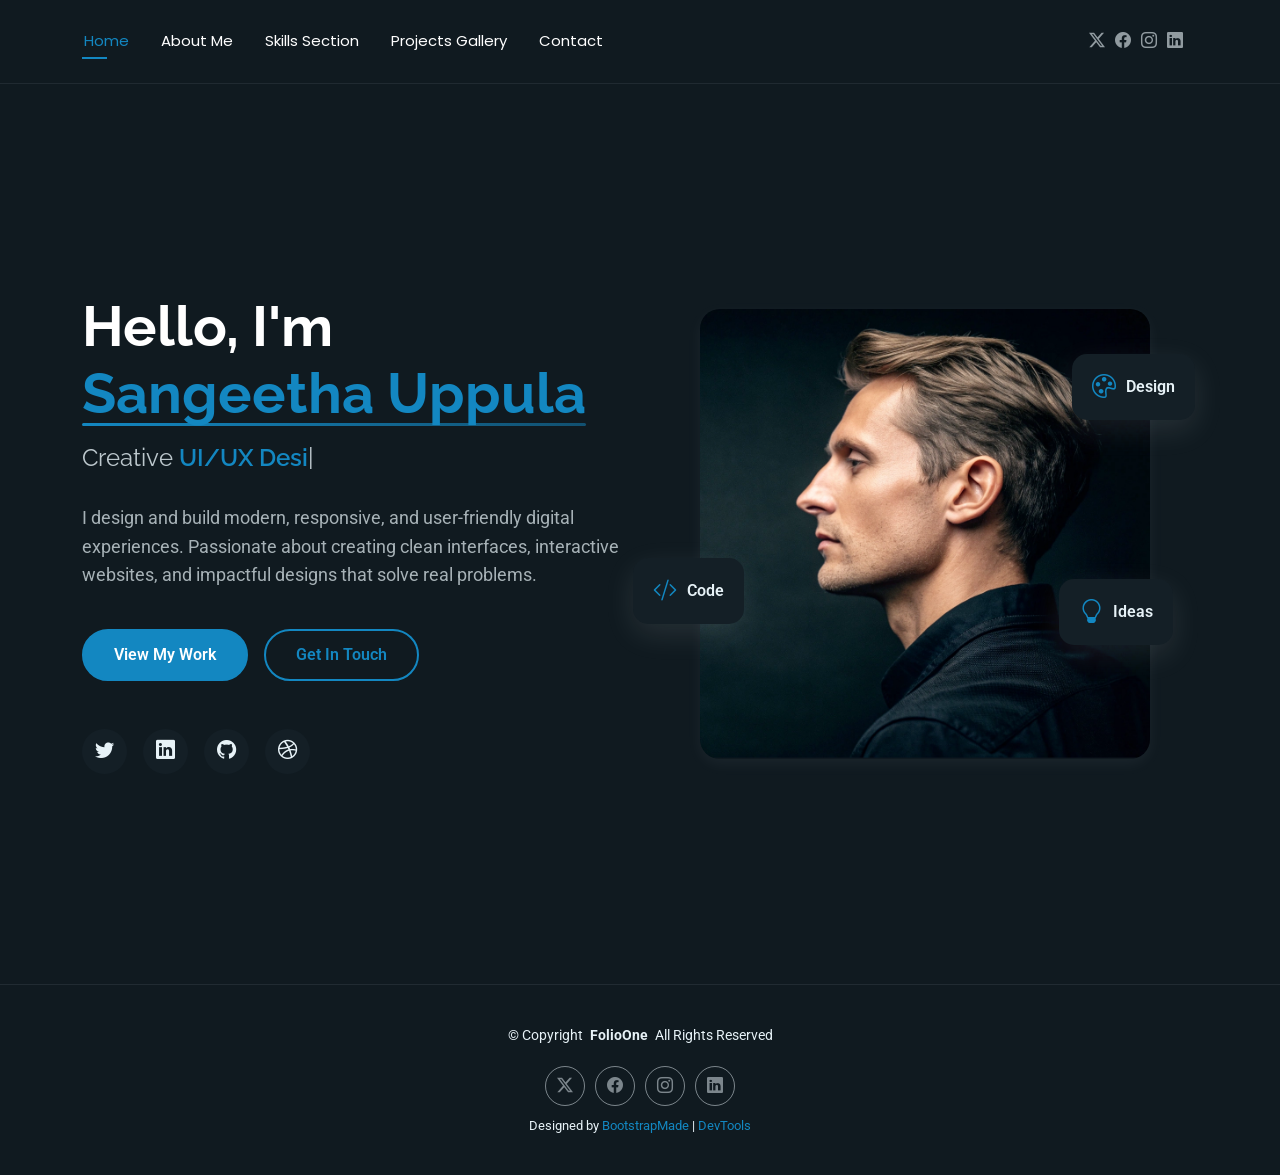
==== commit 396345fc: "added hero image" ====
--- a/index.html
+++ b/index.html
@@ -46,35 +46,35 @@
       <h1 class="sitename">FolioOne</h1> 
     </a> -->
 
-      <nav id="navmenu" class="navmenu">
-        <ul>
-          <li><a href="index.html" class="active">Home</a></li>
-          <li><a href="about.html">About</a></li>
-          <li><a href="resume.html">Resume</a></li>
-          <li><a href="services.html">Services</a></li>
-          <li><a href="portfolio.html">Portfolio</a></li>
-          <li class="dropdown"><a href="#"><span>Dropdown</span> <i class="bi bi-chevron-down toggle-dropdown"></i></a>
-            <ul>
-              <li><a href="#">Dropdown 1</a></li>
-              <li class="dropdown"><a href="#"><span>Deep Dropdown</span> <i class="bi bi-chevron-down toggle-dropdown"></i></a>
-                <ul>
-                  <li><a href="#">Deep Dropdown 1</a></li>
-                  <li><a href="#">Deep Dropdown 2</a></li>
-                  <li><a href="#">Deep Dropdown 3</a></li>
-                  <li><a href="#">Deep Dropdown 4</a></li>
-                  <li><a href="#">Deep Dropdown 5</a></li>
-                </ul>
-              </li>
-              <li><a href="#">Dropdown 2</a></li>
-              <li><a href="#">Dropdown 3</a></li>
-              <li><a href="#">Dropdown 4</a></li>
-            </ul>
-          </li>
-          <li><a href="contact.html">Contact</a></li>
-        </ul>
-        <i class="mobile-nav-toggle d-xl-none bi bi-list"></i>
-      </nav>
+<nav id="navmenu" class="navmenu">
 
+  <ul>
+
+    <li>
+      <a href="#home" class="active">Home</a>
+    </li>
+
+    <li>
+      <a href="#about">About Me</a>
+    </li>
+
+    <li>
+      <a href="#skills">Skills Section</a>
+    </li>
+
+    <li>
+      <a href="#projects">Projects Gallery</a>
+    </li>
+
+    <li>
+      <a href="#contact">Contact </a>
+    </li>
+
+  </ul>
+
+  <i class="mobile-nav-toggle d-xl-none bi bi-list"></i>
+
+</nav>
       <div class="header-social-links">
         <a href="#" class="twitter"><i class="bi bi-twitter-x"></i></a>
         <a href="#" class="facebook"><i class="bi bi-facebook"></i></a>
@@ -95,9 +95,10 @@
         <div class="row gy-4 align-items-center">
           <div class="col-lg-6 order-2 order-lg-1">
             <div class="hero-content">
-              <h1 data-aos="fade-up" data-aos-delay="200">Hello, I'm <span class="highlight">Brandon Johnson</span></h1>
+              <h1 data-aos="fade-up" data-aos-delay="200">Hello, I'm <span class="highlight">Sangeetha Uppula</span></h1>
               <h2 data-aos="fade-up" data-aos-delay="300">Creative <span class="typed" data-typed-items="UI/UX Designer, Web Developer, Digital Artist, Brand Strategist"></span></h2>
-              <p data-aos="fade-up" data-aos-delay="400">Lorem ipsum dolor sit amet, consectetur adipiscing elit. Sed do eiusmod tempor incididunt ut labore et dolore magna aliqua. Ut enim ad minim veniam, quis nostrud exercitation ullamco laboris nisi ut aliquip ex ea commodo consequat.</p>
+              <p data-aos="fade-up" data-aos-delay="400">I design and build modern, responsive, and user-friendly digital experiences.
+  Passionate about creating clean interfaces, interactive websites, and impactful designs that solve real problems.</p></p>
               <div class="hero-actions" data-aos="fade-up" data-aos-delay="500">
                 <a href="portfolio.html" class="btn btn-primary">View My Work</a>
                 <a href="contact.html" class="btn btn-outline">Get In Touch</a>
@@ -113,6 +114,7 @@
           <div class="col-lg-6 order-1 order-lg-2">
             <div class="hero-image" data-aos="zoom-in" data-aos-delay="300">
               <div class="image-wrapper">
+                
                 <img src="assets/img/profile/profile-square-11.webp" alt="Sarah Mitchell" class="img-fluid">
                 <div class="floating-elements">
                   <div class="floating-card design" data-aos="fade-left" data-aos-delay="700">
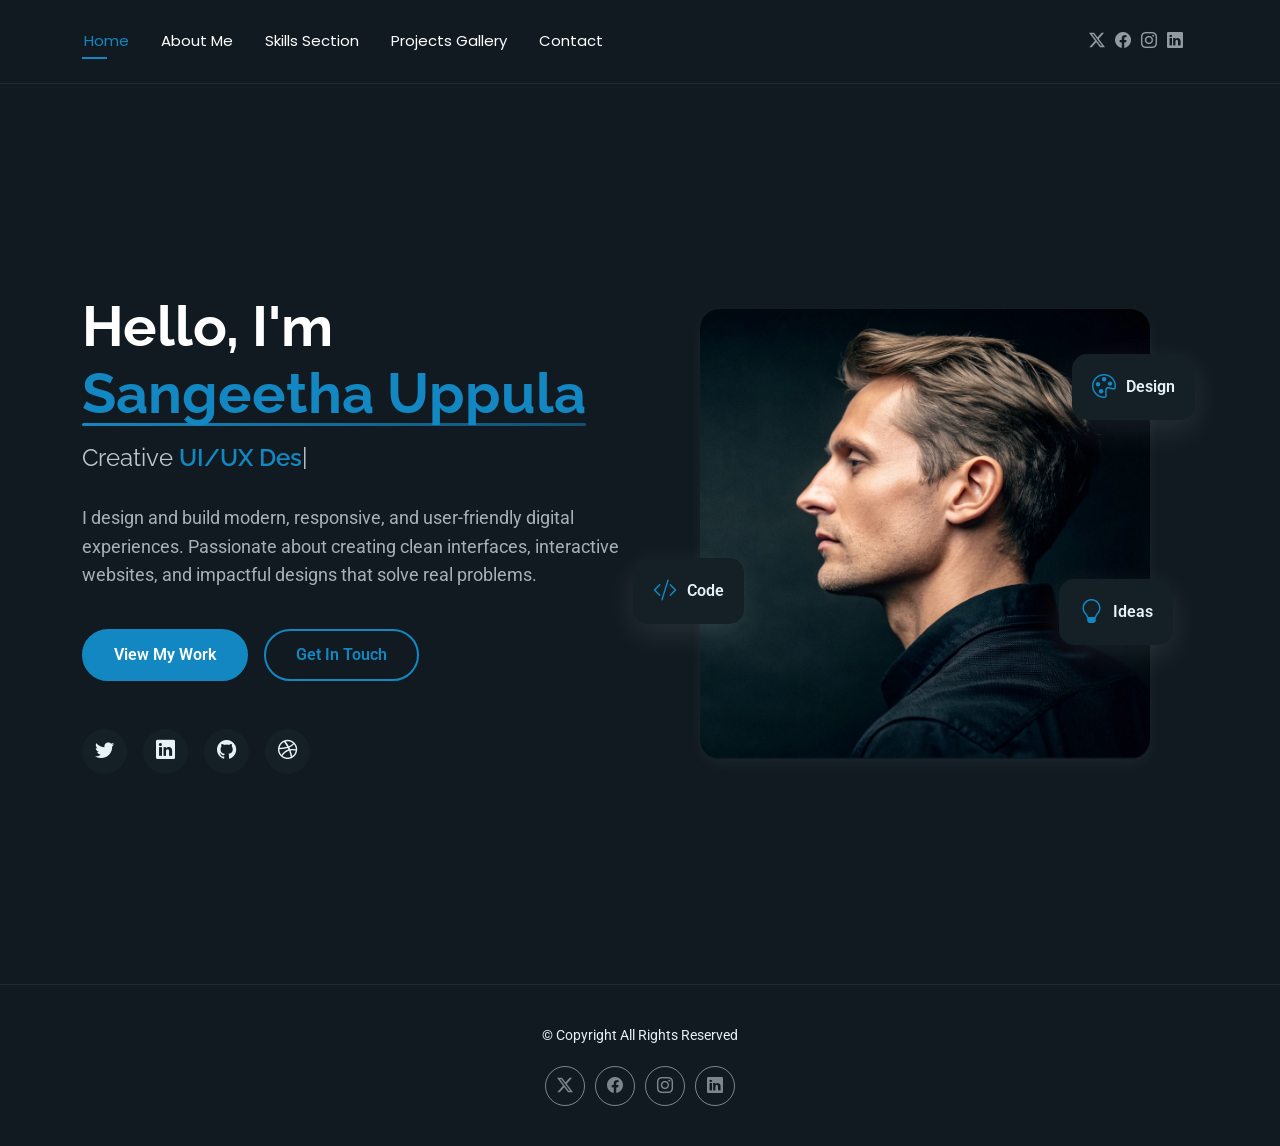
==== commit cbb6b4c9: "updated" ====
--- a/index.html
+++ b/index.html
@@ -9,8 +9,8 @@
   <meta name="keywords" content="">
 
   <!-- Favicons -->
-  <link href="assets/img/favicon.png" rel="icon">
-  <link href="assets/img/apple-touch-icon.png" rel="apple-touch-icon">
+  <link href="img/favicon.png" rel="icon">
+  <link href="img/apple-touch-icon.png" rel="apple-touch-icon">
 
   <!-- Fonts -->
   <link href="https://fonts.googleapis.com" rel="preconnect">
@@ -18,14 +18,14 @@
   <link href="https://fonts.googleapis.com/css2?family=Roboto:ital,wght@0,100;0,300;0,400;0,500;0,700;0,900;1,100;1,300;1,400;1,500;1,700;1,900&family=Poppins:ital,wght@0,100;0,200;0,300;0,400;0,500;0,600;0,700;0,800;0,900;1,100;1,200;1,300;1,400;1,500;1,600;1,700;1,800;1,900&family=Raleway:ital,wght@0,100;0,200;0,300;0,400;0,500;0,600;0,700;0,800;0,900;1,100;1,200;1,300;1,400;1,500;1,600;1,700;1,800;1,900&display=swap" rel="stylesheet">
 
   <!-- Vendor CSS Files -->
-  <link href="assets/vendor/bootstrap/css/bootstrap.min.css" rel="stylesheet">
-  <link href="assets/vendor/bootstrap-icons/bootstrap-icons.css" rel="stylesheet">
-  <link href="assets/vendor/aos/aos.css" rel="stylesheet">
-  <link href="assets/vendor/swiper/swiper-bundle.min.css" rel="stylesheet">
-  <link href="assets/vendor/glightbox/css/glightbox.min.css" rel="stylesheet">
+  <link href="vendor/bootstrap/css/bootstrap.min.css" rel="stylesheet">
+  <link href="vendor/bootstrap-icons/bootstrap-icons.css" rel="stylesheet">
+  <link href="vendor/aos/aos.css" rel="stylesheet">
+  <link href="vendor/swiper/swiper-bundle.min.css" rel="stylesheet">
+  <link href="vendor/glightbox/css/glightbox.min.css" rel="stylesheet">
 
   <!-- Main CSS File -->
-  <link href="assets/css/main.css" rel="stylesheet">
+  <link href="css/main.css" rel="stylesheet">
 
   <!-- =======================================================
   * Template Name: FolioOne
@@ -51,23 +51,23 @@
   <ul>
 
     <li>
-      <a href="#home" class="active">Home</a>
+      <a href="index.html" class="active">Home</a>
     </li>
 
     <li>
-      <a href="#about">About Me</a>
+      <a href="about.html">About Me</a>
     </li>
 
     <li>
-      <a href="#skills">Skills Section</a>
+      <a href="skills.html">Skills Section</a>
     </li>
 
     <li>
-      <a href="#projects">Projects Gallery</a>
+      <a href="projects.html">Projects Gallery</a>
     </li>
 
     <li>
-      <a href="#contact">Contact </a>
+      <a href="contact.html">Contact </a>
     </li>
 
   </ul>
@@ -100,7 +100,7 @@
               <p data-aos="fade-up" data-aos-delay="400">I design and build modern, responsive, and user-friendly digital experiences.
   Passionate about creating clean interfaces, interactive websites, and impactful designs that solve real problems.</p></p>
               <div class="hero-actions" data-aos="fade-up" data-aos-delay="500">
-                <a href="portfolio.html" class="btn btn-primary">View My Work</a>
+                <a href="projects.html" class="btn btn-primary">View My Work</a>
                 <a href="contact.html" class="btn btn-outline">Get In Touch</a>
               </div>
               <div class="social-links" data-aos="fade-up" data-aos-delay="600">
@@ -115,7 +115,7 @@
             <div class="hero-image" data-aos="zoom-in" data-aos-delay="300">
               <div class="image-wrapper">
                 
-                <img src="assets/img/profile/profile-square-11.webp" alt="Sarah Mitchell" class="img-fluid">
+                <img src="img/profile/profile-square-11.webp" alt="Sarah Mitchell" class="img-fluid">
                 <div class="floating-elements">
                   <div class="floating-card design" data-aos="fade-left" data-aos-delay="700">
                     <i class="bi bi-palette"></i>
@@ -145,20 +145,13 @@
 
     <div class="container">
       <div class="copyright text-center ">
-        <p>© <span>Copyright</span> <strong class="px-1 sitename">FolioOne</strong> <span>All Rights Reserved<br></span></p>
+        <p>© <span>Copyright</span> <span>All Rights Reserved<br></span></p>
       </div>
       <div class="social-links d-flex justify-content-center">
         <a href=""><i class="bi bi-twitter-x"></i></a>
         <a href=""><i class="bi bi-facebook"></i></a>
         <a href=""><i class="bi bi-instagram"></i></a>
         <a href=""><i class="bi bi-linkedin"></i></a>
-      </div>
-      <div class="credits">
-        <!-- All the links in the footer should remain intact. -->
-        <!-- You can delete the links only if you've purchased the pro version. -->
-        <!-- Licensing information: https://bootstrapmade.com/license/ -->
-        <!-- Purchase the pro version with working PHP/AJAX contact form: [buy-url] -->
-        Designed by <a href="https://bootstrapmade.com/">BootstrapMade</a> | <a href="https://bootstrapmade.com/tools/">DevTools</a>
       </div>
     </div>
 
@@ -171,19 +164,19 @@
   <div id="preloader"></div>
 
   <!-- Vendor JS Files -->
-  <script src="assets/vendor/bootstrap/js/bootstrap.bundle.min.js"></script>
-  <script src="assets/vendor/php-email-form/validate.js"></script>
-  <script src="assets/vendor/aos/aos.js"></script>
-  <script src="assets/vendor/typed.js/typed.umd.js"></script>
-  <script src="assets/vendor/waypoints/noframework.waypoints.js"></script>
-  <script src="assets/vendor/purecounter/purecounter_vanilla.js"></script>
-  <script src="assets/vendor/swiper/swiper-bundle.min.js"></script>
-  <script src="assets/vendor/imagesloaded/imagesloaded.pkgd.min.js"></script>
-  <script src="assets/vendor/isotope-layout/isotope.pkgd.min.js"></script>
-  <script src="assets/vendor/glightbox/js/glightbox.min.js"></script>
+  <script src="vendor/bootstrap/js/bootstrap.bundle.min.js"></script>
+  <script src="vendor/php-email-form/validate.js"></script>
+  <script src="vendor/aos/aos.js"></script>
+  <script src="vendor/typed.js/typed.umd.js"></script>
+  <script src="vendor/waypoints/noframework.waypoints.js"></script>
+  <script src="vendor/purecounter/purecounter_vanilla.js"></script>
+  <script src="vendor/swiper/swiper-bundle.min.js"></script>
+  <script src="vendor/imagesloaded/imagesloaded.pkgd.min.js"></script>
+  <script src="vendor/isotope-layout/isotope.pkgd.min.js"></script>
+  <script src="vendor/glightbox/js/glightbox.min.js"></script>
 
   <!-- Main JS File -->
-  <script src="assets/js/main.js"></script>
+  <script src="js/main.js"></script>
 
 </body>
 
--- a/css/main.css
+++ b/css/main.css
@@ -0,0 +1,2855 @@
+/**
+* Template Name: FolioOne
+* Template URL: https://bootstrapmade.com/folioone-bootstrap-portfolio-website-template/
+* Updated: Aug 23 2025 with Bootstrap v5.3.7
+* Author: BootstrapMade.com
+* License: https://bootstrapmade.com/license/
+*/
+
+/*--------------------------------------------------------------
+# Font & Color Variables
+# Help: https://bootstrapmade.com/color-system/
+--------------------------------------------------------------*/
+/* Fonts */
+:root {
+  --default-font: "Roboto",  system-ui, -apple-system, "Segoe UI", Roboto, "Helvetica Neue", Arial, "Noto Sans", "Liberation Sans", sans-serif, "Apple Color Emoji", "Segoe UI Emoji", "Segoe UI Symbol", "Noto Color Emoji";
+  --heading-font: "Raleway",  sans-serif;
+  --nav-font: "Poppins",  sans-serif;
+}
+
+/* Global Colors - The following color variables are used throughout the website. Updating them here will change the color scheme of the entire website */
+:root { 
+  --background-color: #101a20; /* Background color for the entire website, including individual sections */
+  --default-color: #e7f2f7; /* Default color used for the majority of the text content across the entire website */
+  --heading-color: #ffffff; /* Color for headings, subheadings and title throughout the website */
+  --accent-color: #1387c1; /* Accent color that represents your brand on the website. It's used for buttons, links, and other elements that need to stand out */
+  --surface-color: #141f26; /* The surface color is used as a background of boxed elements within sections, such as cards, icon boxes, or other elements that require a visual separation from the global background. */
+  --contrast-color: #ffffff; /* Contrast color for text, ensuring readability against backgrounds of accent, heading, or default colors. */
+}
+
+/* Nav Menu Colors - The following color variables are used specifically for the navigation menu. They are separate from the global colors to allow for more customization options */
+:root {
+  --nav-color: #ffffff;  /* The default color of the main navmenu links */
+  --nav-hover-color: #1387c1; /* Applied to main navmenu links when they are hovered over or active */
+  --nav-mobile-background-color: #213642; /* Used as the background color for mobile navigation menu */
+  --nav-dropdown-background-color: #051117; /* Used as the background color for dropdown items that appear when hovering over primary navigation items */
+  --nav-dropdown-color: #e7f2f7; /* Used for navigation links of the dropdown items in the navigation menu. */
+  --nav-dropdown-hover-color: #1387c1; /* Similar to --nav-hover-color, this color is applied to dropdown navigation links when they are hovered over. */
+}
+
+/* Color Presets - These classes override global colors when applied to any section or element, providing reuse of the sam color scheme. */
+
+.light-background {
+  --background-color: #142027;
+  --surface-color: #325264;
+}
+
+.dark-background {
+  --background-color: #0b1419;
+  --default-color: #ffffff;
+  --heading-color: #ffffff;
+  --surface-color: #252525;
+  --contrast-color: #ffffff;
+}
+
+/* Smooth scroll */
+:root {
+  scroll-behavior: smooth;
+}
+
+/*--------------------------------------------------------------
+# General Styling & Shared Classes
+--------------------------------------------------------------*/
+body {
+  color: var(--default-color);
+  background-color: var(--background-color);
+  font-family: var(--default-font);
+}
+
+a {
+  color: var(--accent-color);
+  text-decoration: none;
+  transition: 0.3s;
+}
+
+a:hover {
+  color: color-mix(in srgb, var(--accent-color), transparent 25%);
+  text-decoration: none;
+}
+
+h1,
+h2,
+h3,
+h4,
+h5,
+h6 {
+  color: var(--heading-color);
+  font-family: var(--heading-font);
+}
+
+/* PHP Email Form Messages
+------------------------------*/
+.php-email-form .error-message {
+  display: none;
+  background: #df1529;
+  color: #ffffff;
+  text-align: left;
+  padding: 15px;
+  margin-bottom: 24px;
+  font-weight: 600;
+}
+
+.php-email-form .sent-message {
+  display: none;
+  color: #ffffff;
+  background: #059652;
+  text-align: center;
+  padding: 15px;
+  margin-bottom: 24px;
+  font-weight: 600;
+}
+
+.php-email-form .loading {
+  display: none;
+  background: var(--surface-color);
+  text-align: center;
+  padding: 15px;
+  margin-bottom: 24px;
+}
+
+.php-email-form .loading:before {
+  content: "";
+  display: inline-block;
+  border-radius: 50%;
+  width: 24px;
+  height: 24px;
+  margin: 0 10px -6px 0;
+  border: 3px solid var(--accent-color);
+  border-top-color: var(--surface-color);
+  animation: php-email-form-loading 1s linear infinite;
+}
+
+@keyframes php-email-form-loading {
+  0% {
+    transform: rotate(0deg);
+  }
+
+  100% {
+    transform: rotate(360deg);
+  }
+}
+
+/*--------------------------------------------------------------
+# Global Header
+--------------------------------------------------------------*/
+.header {
+  --background-color: rgba(255, 255, 255, 0);
+  color: var(--default-color);
+  background-color: var(--background-color);
+  padding: 15px 0;
+  transition: all 0.5s;
+  z-index: 997;
+  border-bottom: 1px solid color-mix(in srgb, var(--default-color), transparent 92%);
+}
+
+.header .logo {
+  line-height: 1;
+}
+
+.header .logo img {
+  max-height: 36px;
+  margin-right: 8px;
+}
+
+.header .logo h1 {
+  font-size: 32px;
+  margin: 0;
+  font-weight: 400;
+  color: var(--heading-color);
+}
+
+.header .header-social-links {
+  padding-right: 15px;
+}
+
+.header .header-social-links a {
+  color: color-mix(in srgb, var(--default-color), transparent 40%);
+  padding-left: 6px;
+  display: inline-block;
+  transition: 0.3s;
+  font-size: 16px;
+}
+
+.header .header-social-links a:hover {
+  color: var(--default-color);
+}
+
+.header .header-social-links a i {
+  line-height: 0px;
+}
+
+@media (max-width: 1200px) {
+  .header .logo {
+    order: 1;
+  }
+
+  .header .header-social-links {
+    order: 2;
+  }
+
+  .header .navmenu {
+    order: 3;
+  }
+}
+
+/* Global Header on Scroll
+------------------------------*/
+.scrolled .header {
+  --background-color: rgba(16, 26, 32, 0.9);
+}
+
+/*--------------------------------------------------------------
+# Navigation Menu
+--------------------------------------------------------------*/
+/* Desktop Navigation */
+@media (min-width: 1200px) {
+  .navmenu {
+    padding: 0;
+  }
+
+  .navmenu ul {
+    margin: 0;
+    padding: 0;
+    display: flex;
+    list-style: none;
+    align-items: center;
+  }
+
+  .navmenu li {
+    position: relative;
+  }
+
+  .navmenu>ul>li {
+    white-space: nowrap;
+    padding: 15px 28px 15px 0;
+  }
+
+  .navmenu>ul>li:last-child {
+    padding-right: 0;
+  }
+
+  .navmenu a,
+  .navmenu a:focus {
+    color: var(--nav-color);
+    font-size: 15px;
+    padding: 0 2px;
+    font-family: var(--nav-font);
+    font-weight: 400;
+    display: flex;
+    align-items: center;
+    justify-content: space-between;
+    white-space: nowrap;
+    transition: 0.3s;
+    position: relative;
+  }
+
+  .navmenu a i,
+  .navmenu a:focus i {
+    font-size: 12px;
+    line-height: 0;
+    margin-left: 5px;
+    transition: 0.3s;
+  }
+
+  .navmenu>ul>li>a:before {
+    content: "";
+    position: absolute;
+    height: 2px;
+    bottom: -6px;
+    left: 0;
+    background-color: var(--nav-hover-color);
+    visibility: hidden;
+    width: 0px;
+    transition: all 0.3s ease-in-out 0s;
+  }
+
+  .navmenu a:hover:before,
+  .navmenu li:hover>a:before,
+  .navmenu .active:before {
+    visibility: visible;
+    width: 25px;
+  }
+
+  .navmenu li:hover>a,
+  .navmenu .active,
+  .navmenu .active:focus {
+    color: var(--nav-hover-color);
+  }
+
+  .navmenu .dropdown ul {
+    margin: 0;
+    padding: 10px 0;
+    background: var(--nav-dropdown-background-color);
+    display: block;
+    position: absolute;
+    visibility: hidden;
+    left: -5px;
+    top: 130%;
+    opacity: 0;
+    transition: 0.3s;
+    border-radius: 4px;
+    z-index: 99;
+    box-shadow: 0px 0px 30px rgba(0, 0, 0, 0.1);
+  }
+
+  .navmenu .dropdown ul li {
+    min-width: 200px;
+  }
+
+  .navmenu .dropdown ul a {
+    padding: 10px 20px;
+    font-size: 15px;
+    text-transform: none;
+    color: var(--nav-dropdown-color);
+  }
+
+  .navmenu .dropdown ul a i {
+    font-size: 12px;
+  }
+
+  .navmenu .dropdown ul a:hover,
+  .navmenu .dropdown ul .active:hover,
+  .navmenu .dropdown ul li:hover>a {
+    color: var(--nav-dropdown-hover-color);
+  }
+
+  .navmenu .dropdown:hover>ul {
+    opacity: 1;
+    top: 100%;
+    visibility: visible;
+  }
+
+  .navmenu .dropdown .dropdown ul {
+    top: 0;
+    left: -90%;
+    visibility: hidden;
+  }
+
+  .navmenu .dropdown .dropdown:hover>ul {
+    opacity: 1;
+    top: 0;
+    left: -100%;
+    visibility: visible;
+  }
+}
+
+/* Mobile Navigation */
+@media (max-width: 1199px) {
+  .mobile-nav-toggle {
+    color: var(--nav-color);
+    font-size: 28px;
+    line-height: 0;
+    margin-right: 10px;
+    cursor: pointer;
+    transition: color 0.3s;
+  }
+
+  .navmenu {
+    padding: 0;
+    z-index: 9997;
+  }
+
+  .navmenu ul {
+    display: none;
+    list-style: none;
+    position: absolute;
+    inset: 60px 20px 20px 20px;
+    padding: 10px 0;
+    margin: 0;
+    border-radius: 6px;
+    background-color: var(--nav-mobile-background-color);
+    border: 1px solid color-mix(in srgb, var(--default-color), transparent 90%);
+    box-shadow: none;
+    overflow-y: auto;
+    transition: 0.3s;
+    z-index: 9998;
+  }
+
+  .navmenu a,
+  .navmenu a:focus {
+    color: var(--nav-dropdown-color);
+    padding: 10px 20px;
+    font-family: var(--nav-font);
+    font-size: 17px;
+    font-weight: 500;
+    display: flex;
+    align-items: center;
+    justify-content: space-between;
+    white-space: nowrap;
+    transition: 0.3s;
+  }
+
+  .navmenu a i,
+  .navmenu a:focus i {
+    font-size: 12px;
+    line-height: 0;
+    margin-left: 5px;
+    width: 30px;
+    height: 30px;
+    display: flex;
+    align-items: center;
+    justify-content: center;
+    border-radius: 50%;
+    transition: 0.3s;
+    background-color: color-mix(in srgb, var(--accent-color), transparent 90%);
+  }
+
+  .navmenu a i:hover,
+  .navmenu a:focus i:hover {
+    background-color: var(--accent-color);
+    color: var(--contrast-color);
+  }
+
+  .navmenu a:hover,
+  .navmenu .active,
+  .navmenu .active:focus {
+    color: var(--nav-dropdown-hover-color);
+  }
+
+  .navmenu .active i,
+  .navmenu .active:focus i {
+    background-color: var(--accent-color);
+    color: var(--contrast-color);
+    transform: rotate(180deg);
+  }
+
+  .navmenu .dropdown ul {
+    position: static;
+    display: none;
+    z-index: 99;
+    padding: 10px 0;
+    margin: 10px 20px;
+    background-color: var(--nav-dropdown-background-color);
+    transition: all 0.5s ease-in-out;
+  }
+
+  .navmenu .dropdown ul ul {
+    background-color: rgba(33, 37, 41, 0.1);
+  }
+
+  .navmenu .dropdown>.dropdown-active {
+    display: block;
+    background-color: rgba(33, 37, 41, 0.03);
+  }
+
+  .mobile-nav-active {
+    overflow: hidden;
+  }
+
+  .mobile-nav-active .mobile-nav-toggle {
+    color: #fff;
+    position: absolute;
+    font-size: 32px;
+    top: 15px;
+    right: 15px;
+    margin-right: 0;
+    z-index: 9999;
+  }
+
+  .mobile-nav-active .navmenu {
+    position: fixed;
+    overflow: hidden;
+    inset: 0;
+    background: rgba(33, 37, 41, 0.8);
+    transition: 0.3s;
+  }
+
+  .mobile-nav-active .navmenu>ul {
+    display: block;
+  }
+}
+
+/*--------------------------------------------------------------
+# Global Footer
+--------------------------------------------------------------*/
+.footer {
+  color: var(--default-color);
+  background-color: var(--background-color);
+  font-size: 14px;
+  padding: 40px 0;
+  position: relative;
+  border-top: 1px solid color-mix(in srgb, var(--default-color), transparent 92%);
+}
+
+.footer .copyright p {
+  margin-bottom: 0;
+}
+
+.footer .social-links {
+  margin-top: 20px;
+}
+
+.footer .social-links a {
+  display: flex;
+  align-items: center;
+  justify-content: center;
+  width: 40px;
+  height: 40px;
+  border-radius: 50%;
+  border: 1px solid color-mix(in srgb, var(--default-color), transparent 50%);
+  font-size: 16px;
+  color: color-mix(in srgb, var(--default-color), transparent 50%);
+  margin: 0 5px;
+  transition: 0.3s;
+}
+
+.footer .social-links a:hover {
+  color: var(--accent-color);
+  border-color: var(--accent-color);
+}
+
+.footer .credits {
+  margin-top: 10px;
+  font-size: 13px;
+  text-align: center;
+}
+
+/*--------------------------------------------------------------
+# Preloader
+--------------------------------------------------------------*/
+#preloader {
+  position: fixed;
+  inset: 0;
+  z-index: 9999;
+  overflow: hidden;
+  background-color: var(--background-color);
+  transition: all 0.6s ease-out;
+  width: 100%;
+  height: 100vh;
+}
+
+#preloader:before,
+#preloader:after {
+  content: "";
+  position: absolute;
+  border: 4px solid var(--accent-color);
+  border-radius: 50%;
+  animation: animate-preloader 2s cubic-bezier(0, 0.2, 0.8, 1) infinite;
+}
+
+#preloader:after {
+  animation-delay: -0.5s;
+}
+
+@keyframes animate-preloader {
+  0% {
+    width: 10px;
+    height: 10px;
+    top: calc(50% - 5px);
+    left: calc(50% - 5px);
+    opacity: 1;
+  }
+
+  100% {
+    width: 72px;
+    height: 72px;
+    top: calc(50% - 36px);
+    left: calc(50% - 36px);
+    opacity: 0;
+  }
+}
+
+/*--------------------------------------------------------------
+# Scroll Top Button
+--------------------------------------------------------------*/
+.scroll-top {
+  position: fixed;
+  visibility: hidden;
+  opacity: 0;
+  right: 15px;
+  bottom: -15px;
+  z-index: 99999;
+  background-color: var(--accent-color);
+  width: 44px;
+  height: 44px;
+  border-radius: 50px;
+  transition: all 0.4s;
+}
+
+.scroll-top i {
+  font-size: 24px;
+  color: var(--contrast-color);
+  line-height: 0;
+}
+
+.scroll-top:hover {
+  background-color: color-mix(in srgb, var(--accent-color), transparent 20%);
+  color: var(--contrast-color);
+}
+
+.scroll-top.active {
+  visibility: visible;
+  opacity: 1;
+  bottom: 15px;
+}
+
+/*--------------------------------------------------------------
+# Disable aos animation delay on mobile devices
+--------------------------------------------------------------*/
+@media screen and (max-width: 768px) {
+  [data-aos-delay] {
+    transition-delay: 0 !important;
+  }
+}
+
+/*--------------------------------------------------------------
+# Global Page Titles & Breadcrumbs
+--------------------------------------------------------------*/
+.page-title {
+  color: var(--default-color);
+  background-color: var(--background-color);
+  position: relative;
+}
+
+.page-title .heading {
+  padding: 80px 0;
+  border-top: 1px solid color-mix(in srgb, var(--default-color), transparent 90%);
+}
+
+.page-title .heading h1 {
+  font-size: 38px;
+  font-weight: 700;
+}
+
+.page-title nav {
+  background-color: color-mix(in srgb, var(--default-color), transparent 96%);
+  padding: 20px 0;
+}
+
+.page-title nav ol {
+  display: flex;
+  flex-wrap: wrap;
+  list-style: none;
+  padding: 0;
+  margin: 0;
+  font-size: 16px;
+  font-weight: 400;
+}
+
+.page-title nav ol li+li {
+  padding-left: 10px;
+}
+
+.page-title nav ol li+li::before {
+  content: "/";
+  display: inline-block;
+  padding-right: 10px;
+  color: color-mix(in srgb, var(--default-color), transparent 70%);
+}
+
+/*--------------------------------------------------------------
+# Global Sections
+--------------------------------------------------------------*/
+section,
+.section {
+  color: var(--default-color);
+  background-color: var(--background-color);
+  padding: 60px 0;
+  scroll-margin-top: 100px;
+  overflow: clip;
+}
+
+@media (max-width: 1199px) {
+
+  section,
+  .section {
+    scroll-margin-top: 66px;
+  }
+}
+
+/*--------------------------------------------------------------
+# Global Section Titles
+--------------------------------------------------------------*/
+.section-title {
+  text-align: center;
+  padding-bottom: 60px;
+  position: relative;
+}
+
+.section-title h2 {
+  font-size: 3.5rem;
+  font-weight: 400;
+  line-height: 1.2;
+  color: var(--heading-color);
+  margin-bottom: 1.5rem;
+  letter-spacing: -1px;
+}
+
+@media (max-width: 768px) {
+  .section-title h2 {
+    font-size: 2.5rem;
+  }
+}
+
+.section-title p {
+  font-size: 1.125rem;
+  line-height: 1.8;
+  color: color-mix(in srgb, var(--default-color), transparent 25%);
+  max-width: 900px;
+  margin: 0 auto;
+  text-wrap: balance;
+}
+
+/*--------------------------------------------------------------
+# Hero Section
+--------------------------------------------------------------*/
+.hero {
+  padding: 80px 0;
+  min-height: 100vh;
+  display: flex;
+  align-items: center;
+}
+
+.hero .hero-content h1 {
+  font-size: 3.5rem;
+  font-weight: 700;
+  margin-bottom: 1rem;
+  line-height: 1.2;
+}
+
+.hero .hero-content h1 .highlight {
+  color: var(--accent-color);
+  position: relative;
+}
+
+.hero .hero-content h1 .highlight::after {
+  content: "";
+  position: absolute;
+  bottom: 0;
+  left: 0;
+  width: 100%;
+  height: 3px;
+  background: linear-gradient(90deg, var(--accent-color), color-mix(in srgb, var(--accent-color), transparent 50%));
+  border-radius: 2px;
+}
+
+@media (max-width: 768px) {
+  .hero .hero-content h1 {
+    font-size: 2.5rem;
+  }
+}
+
+.hero .hero-content h2 {
+  font-size: 1.5rem;
+  font-weight: 400;
+  margin-bottom: 2rem;
+  color: color-mix(in srgb, var(--default-color), transparent 20%);
+}
+
+.hero .hero-content h2 .typed {
+  color: var(--accent-color);
+  font-weight: 600;
+}
+
+@media (max-width: 768px) {
+  .hero .hero-content h2 {
+    font-size: 1.25rem;
+  }
+}
+
+.hero .hero-content p {
+  font-size: 1.1rem;
+  line-height: 1.6;
+  margin-bottom: 2.5rem;
+  color: color-mix(in srgb, var(--default-color), transparent 30%);
+}
+
+.hero .hero-actions {
+  display: flex;
+  gap: 1rem;
+  margin-bottom: 3rem;
+}
+
+.hero .hero-actions .btn {
+  padding: 12px 30px;
+  border-radius: 50px;
+  font-weight: 600;
+  text-decoration: none;
+  transition: all 0.3s ease;
+  border: 2px solid;
+}
+
+.hero .hero-actions .btn.btn-primary {
+  background: var(--accent-color);
+  color: var(--contrast-color);
+  border-color: var(--accent-color);
+}
+
+.hero .hero-actions .btn.btn-primary:hover {
+  background: color-mix(in srgb, var(--accent-color), black 15%);
+  border-color: color-mix(in srgb, var(--accent-color), black 15%);
+  transform: translateY(-2px);
+}
+
+.hero .hero-actions .btn.btn-outline {
+  background: transparent;
+  color: var(--accent-color);
+  border-color: var(--accent-color);
+}
+
+.hero .hero-actions .btn.btn-outline:hover {
+  transform: translateY(-2px);
+}
+
+@media (max-width: 576px) {
+  .hero .hero-actions {
+    flex-direction: column;
+  }
+
+  .hero .hero-actions .btn {
+    text-align: center;
+  }
+}
+
+.hero .social-links {
+  display: flex;
+  gap: 1rem;
+}
+
+.hero .social-links a {
+  width: 45px;
+  height: 45px;
+  background: var(--surface-color);
+  border-radius: 50%;
+  display: flex;
+  align-items: center;
+  justify-content: center;
+  color: var(--default-color);
+  font-size: 1.2rem;
+  transition: all 0.3s ease;
+}
+
+.hero .social-links a:hover {
+  background: var(--accent-color);
+  color: var(--contrast-color);
+  transform: translateY(-3px);
+  box-shadow: 0 8px 25px color-mix(in srgb, var(--accent-color), transparent 70%);
+}
+
+.hero .hero-image {
+  position: relative;
+}
+
+.hero .hero-image .image-wrapper {
+  position: relative;
+  max-width: 450px;
+  margin: 0 auto;
+}
+
+.hero .hero-image .image-wrapper img {
+  border-radius: 20px;
+  box-shadow: 0 5px 15px color-mix(in srgb, var(--default-color), transparent 95%);
+  transition: transform 0.3s ease;
+}
+
+.hero .hero-image .image-wrapper img:hover {
+  transform: scale(1.02);
+}
+
+.hero .hero-image .floating-elements {
+  position: absolute;
+  top: 0;
+  left: 0;
+  right: 0;
+  bottom: 0;
+  pointer-events: none;
+}
+
+.hero .hero-image .floating-elements .floating-card {
+  position: absolute;
+  background: var(--surface-color);
+  padding: 15px 20px;
+  border-radius: 15px;
+  box-shadow: 0 10px 30px color-mix(in srgb, var(--default-color), transparent 90%);
+  display: flex;
+  align-items: center;
+  gap: 10px;
+  font-weight: 600;
+  animation: float 3s ease-in-out infinite;
+}
+
+.hero .hero-image .floating-elements .floating-card i {
+  font-size: 1.5rem;
+  color: var(--accent-color);
+}
+
+.hero .hero-image .floating-elements .floating-card.design {
+  top: 10%;
+  right: -10%;
+  animation-delay: 0s;
+}
+
+.hero .hero-image .floating-elements .floating-card.code {
+  bottom: 30%;
+  left: -15%;
+  animation-delay: 1s;
+}
+
+.hero .hero-image .floating-elements .floating-card.creativity {
+  top: 60%;
+  right: -5%;
+  animation-delay: 2s;
+}
+
+@media (max-width: 992px) {
+  .hero .hero-image .floating-elements .floating-card {
+    display: none;
+  }
+}
+
+@keyframes float {
+
+  0%,
+  100% {
+    transform: translateY(0px);
+  }
+
+  50% {
+    transform: translateY(-10px);
+  }
+}
+
+@media (max-width: 992px) {
+  .hero .hero-content {
+    text-align: center;
+    margin-bottom: 3rem;
+  }
+}
+
+/*--------------------------------------------------------------
+# About Section
+--------------------------------------------------------------*/
+.about .intro-content .eyebrow {
+  display: inline-block;
+  letter-spacing: 0.12em;
+  text-transform: uppercase;
+  font-size: 12px;
+  color: color-mix(in srgb, var(--default-color), transparent 40%);
+  margin-bottom: 16px;
+}
+
+.about .intro-content .headline {
+  font-family: var(--heading-font);
+  font-weight: 300;
+  line-height: 1.2;
+  font-size: clamp(28px, 4vw, 44px);
+  margin: 0 0 24px 0;
+}
+
+.about .intro-content .lead {
+  font-size: 18px;
+  line-height: 1.8;
+  color: color-mix(in srgb, var(--default-color), transparent 10%);
+  margin-bottom: 24px;
+}
+
+.about .intro-content p {
+  line-height: 1.8;
+  margin-bottom: 24px;
+  color: color-mix(in srgb, var(--default-color), transparent 5%);
+}
+
+.about .intro-content .cta-group {
+  display: flex;
+  gap: 24px;
+  align-items: center;
+  margin-top: 24px;
+}
+
+.about .intro-content .cta-group .btn-ghost {
+  display: inline-flex;
+  align-items: center;
+  gap: 8px;
+  padding: 12px 18px;
+  border-radius: 6px;
+  color: var(--accent-color);
+  background: color-mix(in srgb, var(--accent-color), transparent 92%);
+  border: 1px solid color-mix(in srgb, var(--accent-color), transparent 70%);
+  transition: 0.3s ease-in-out;
+}
+
+.about .intro-content .cta-group .btn-ghost:hover,
+.about .intro-content .cta-group .btn-ghost:focus {
+  color: var(--contrast-color);
+  background: var(--accent-color);
+  border-color: var(--accent-color);
+  outline: none;
+  box-shadow: 0 0 0 3px color-mix(in srgb, var(--accent-color), transparent 70%);
+}
+
+.about .intro-content .cta-group .link-underline {
+  display: inline-flex;
+  align-items: center;
+  gap: 8px;
+  position: relative;
+  color: var(--accent-color);
+  padding-bottom: 4px;
+  transition: 0.3s ease-in-out;
+}
+
+.about .intro-content .cta-group .link-underline::after {
+  content: "";
+  position: absolute;
+  left: 0;
+  right: 0;
+  bottom: 0;
+  height: 1px;
+  background: color-mix(in srgb, var(--accent-color), transparent 40%);
+  transform: scaleX(0.4);
+  transform-origin: left;
+  transition: 0.3s ease-in-out;
+}
+
+.about .intro-content .cta-group .link-underline:hover,
+.about .intro-content .cta-group .link-underline:focus {
+  color: color-mix(in srgb, var(--accent-color), transparent 10%);
+  outline: none;
+}
+
+.about .intro-content .cta-group .link-underline:hover::after,
+.about .intro-content .cta-group .link-underline:focus::after {
+  transform: scaleX(1);
+}
+
+.about .profile-figure {
+  margin: 0;
+}
+
+.about .profile-figure .profile-photo {
+  width: 88%;
+  max-width: 440px;
+  border-radius: 18px;
+  box-shadow: 0 10px 30px color-mix(in srgb, var(--default-color), transparent 92%);
+  transform: translateY(0);
+  transition: transform 0.3s ease-in-out;
+}
+
+.about .profile-figure .profile-caption {
+  margin-top: 24px;
+  display: flex;
+  align-items: center;
+  justify-content: center;
+}
+
+.about .profile-figure .profile-caption .meta {
+  font-size: 14px;
+  color: color-mix(in srgb, var(--default-color), transparent 20%);
+}
+
+.about .profile-figure .profile-caption .meta .funfact {
+  font-size: 13px;
+  margin-top: 4px;
+  color: color-mix(in srgb, var(--default-color), transparent 35%);
+}
+
+.about .profile-figure:hover .profile-photo {
+  transform: translateY(-4px);
+}
+
+ .skill-item {
+  padding: 24px;
+  border-radius: 6px;
+  transition: 0.3s ease-in-out;
+  background: color-mix(in srgb, var(--surface-color), var(--accent-color) 2%);
+  border: 1px solid color-mix(in srgb, var(--default-color), transparent 88%);
+  height: 100%;
+}
+
+.skill-item i {
+  font-size: 24px;
+  color: var(--accent-color);
+  margin-bottom: 16px;
+  display: inline-block;
+}
+
+ .skill-item h3 {
+  font-size: 16px;
+  margin-bottom: 6px;
+  font-weight: 500;
+}
+
+.skill-item p {
+  margin: 0;
+  font-size: 14px;
+  color: color-mix(in srgb, var(--default-color), transparent 25%);
+}
+
+.skill-item:hover {
+  transform: translateY(-3px);
+  border-color: color-mix(in srgb, var(--accent-color), transparent 60%);
+  box-shadow: 0 10px 30px color-mix(in srgb, var(--default-color), transparent 92%);
+}
+
+.about .timeline-item {
+  position: relative;
+  padding-left: 26px;
+}
+
+.about .timeline-item time {
+  display: inline-block;
+  font-size: 12px;
+  letter-spacing: 0.08em;
+  text-transform: uppercase;
+  color: color-mix(in srgb, var(--default-color), transparent 45%);
+  margin-bottom: 6px;
+}
+
+.about .timeline-item h4 {
+  font-size: 18px;
+  font-weight: 400;
+  margin: 0 0 6px;
+}
+
+.about .timeline-item p {
+  font-size: 14px;
+  color: color-mix(in srgb, var(--default-color), transparent 25%);
+  margin: 0;
+}
+
+.about .timeline-item .dot {
+  position: absolute;
+  left: 0;
+  top: 4px;
+  width: 10px;
+  height: 10px;
+  border-radius: 50%;
+  background: var(--accent-color);
+  box-shadow: 0 0 0 6px color-mix(in srgb, var(--accent-color), transparent 80%);
+}
+
+.about .personal-quote {
+  padding: 24px 0;
+}
+
+.about .personal-quote p {
+  font-family: var(--heading-font);
+  font-weight: 300;
+  font-size: clamp(20px, 3vw, 28px);
+  line-height: 1.5;
+  color: color-mix(in srgb, var(--default-color), transparent 5%);
+  margin: 0 auto;
+  max-width: 800px;
+}
+
+.about .fact-pill {
+  display: flex;
+  align-items: center;
+  justify-content: center;
+  gap: 10px;
+  padding: 10px 14px;
+  border-radius: 999px;
+  border: 1px solid color-mix(in srgb, var(--default-color), transparent 85%);
+  background: var(--surface-color);
+  color: color-mix(in srgb, var(--default-color), transparent 10%);
+  transition: 0.3s ease-in-out;
+}
+
+.about .fact-pill i {
+  color: var(--accent-color);
+}
+
+.about .fact-pill span {
+  font-size: 14px;
+}
+
+.about .fact-pill:hover {
+  transform: translateY(-2px);
+  border-color: color-mix(in srgb, var(--accent-color), transparent 60%);
+  box-shadow: 0 10px 30px color-mix(in srgb, var(--default-color), transparent 92%);
+}
+
+.about .fact-pill:focus-within {
+  box-shadow: 0 0 0 3px color-mix(in srgb, var(--accent-color), transparent 70%);
+}
+
+@media (max-width: 992px) {
+  .about .profile-figure {
+    text-align: center !important;
+  }
+
+  .about .profile-figure .profile-photo {
+    width: 72%;
+  }
+
+  .about .intro-content .cta-group {
+    flex-wrap: wrap;
+  }
+}
+
+@media (max-width: 576px) {
+  .about .profile-figure .profile-photo {
+    width: 100%;
+  }
+}
+
+/*--------------------------------------------------------------
+# Skills Section
+--------------------------------------------------------------*/
+.skills .skill-box {
+  background-color: var(--surface-color);
+  padding: 2rem;
+  border-radius: 8px;
+  box-shadow: 0 0 20px rgba(0, 0, 0, 0.05);
+}
+
+.skills .skill-box h3 {
+  font-size: 1.2rem;
+  margin-bottom: 1rem;
+  font-weight: 600;
+}
+
+.skills .skill-box p {
+  font-size: 0.9rem;
+  margin-bottom: 0.8rem;
+  opacity: 0.6;
+}
+
+.skills .skill-box .progress {
+  background-color: color-mix(in srgb, var(--accent-color), transparent 85%);
+  border-radius: 50px;
+  height: 8px;
+  margin-top: 5px;
+  overflow: hidden;
+}
+
+.skills .skill-box .progress .progress-bar {
+  background-color: var(--accent-color);
+  height: 100%;
+  position: relative;
+  border-radius: 50px;
+  transition: 0.9s;
+  width: 1px;
+}
+
+/*--------------------------------------------------------------
+# Stats Section
+--------------------------------------------------------------*/
+.stats .avatars {
+  position: relative;
+}
+
+.stats .avatars img {
+  width: 60px;
+  height: 60px;
+  border: 3px solid var(--accent-color);
+  margin-right: -15px;
+  transition: transform 0.3s ease;
+}
+
+.stats .avatars img:hover {
+  transform: translateY(-5px);
+  z-index: 2;
+}
+
+.stats .counters h2 {
+  color: var(--heading-color);
+  font-size: 48px;
+  font-weight: 700;
+  margin-bottom: 10px;
+}
+
+.stats .counters h2 span {
+  display: inline-block;
+}
+
+.stats .counters p {
+  color: var(--default-color);
+  font-size: 18px;
+  margin: 0;
+  opacity: 0.9;
+}
+
+@media (max-width: 991px) {
+  .stats .row {
+    text-align: center;
+  }
+
+  .stats .avatars {
+    justify-content: center;
+    margin-bottom: 40px;
+  }
+
+  .stats .counters h2 {
+    font-size: 36px;
+  }
+
+  .stats .counters p {
+    font-size: 16px;
+  }
+
+  .stats .counters .col-md-4 {
+    margin-bottom: 30px;
+  }
+
+  .stats .counters .col-md-4:last-child {
+    margin-bottom: 0;
+  }
+}
+
+@media (max-width: 576px) {
+  .stats {
+    padding: 60px 0;
+  }
+
+  .stats .avatars {
+    flex-wrap: wrap;
+    justify-content: center;
+  }
+
+  .stats .avatars img {
+    margin: 0 -8px;
+  }
+}
+
+/*--------------------------------------------------------------
+# Testimonials Section
+--------------------------------------------------------------*/
+.testimonials .testimonials-carousel,
+.testimonials .testimonials-slider {
+  overflow: hidden;
+}
+
+.testimonials .testimonial-item .testimonial-content {
+  border-left: 3px solid var(--accent-color);
+  padding-left: 30px;
+}
+
+.testimonials .testimonial-item .testimonial-img {
+  border-radius: 50%;
+  border: 4px solid var(--background-color);
+  margin: 0 auto;
+}
+
+.testimonials .testimonial-item h3 {
+  font-size: 20px;
+  font-weight: bold;
+  margin: 10px 0 5px 0;
+}
+
+.testimonials .testimonial-item h4 {
+  font-size: 14px;
+  color: color-mix(in srgb, var(--default-color), transparent 40%);
+  margin: 0 0 10px 0;
+}
+
+.testimonials .testimonial-item .stars i {
+  color: #ffc107;
+  margin: 0 1px;
+}
+
+.testimonials .testimonial-item .quote-icon-left,
+.testimonials .testimonial-item .quote-icon-right {
+  color: color-mix(in srgb, var(--accent-color), transparent 50%);
+  font-size: 26px;
+  line-height: 0;
+}
+
+.testimonials .testimonial-item .quote-icon-left {
+  display: inline-block;
+  left: -5px;
+  position: relative;
+}
+
+.testimonials .testimonial-item .quote-icon-right {
+  display: inline-block;
+  right: -5px;
+  position: relative;
+  top: 10px;
+  transform: scale(-1, -1);
+}
+
+.testimonials .testimonial-item p {
+  font-style: italic;
+}
+
+.testimonials .swiper-wrapper {
+  height: auto;
+}
+
+.testimonials .swiper-pagination {
+  margin-top: 30px;
+  position: relative;
+}
+
+.testimonials .swiper-pagination .swiper-pagination-bullet {
+  width: 12px;
+  height: 12px;
+  background-color: color-mix(in srgb, var(--default-color), transparent 85%);
+  opacity: 1;
+}
+
+.testimonials .swiper-pagination .swiper-pagination-bullet-active {
+  background-color: var(--accent-color);
+}
+
+/*--------------------------------------------------------------
+# Resume Section
+--------------------------------------------------------------*/
+.resume .resume-item {
+  margin-bottom: 3rem;
+}
+
+.resume .resume-item .resume-title {
+  font-size: 1.75rem;
+  font-weight: 700;
+  margin-bottom: 1.5rem;
+  padding-bottom: 1.5rem;
+  position: relative;
+  color: var(--heading-color);
+}
+
+.resume .resume-item .resume-title::after {
+  content: "";
+  position: absolute;
+  display: block;
+  width: 50px;
+  height: 3px;
+  background: var(--accent-color);
+  bottom: 0;
+  left: 0;
+}
+
+.resume .resume-item .resume-content {
+  padding-left: 1.25rem;
+  border-left: 2px solid color-mix(in srgb, var(--accent-color), transparent 85%);
+}
+
+.resume .resume-item article {
+  position: relative;
+  margin-bottom: 2.5rem;
+}
+
+.resume .resume-item article::before {
+  content: "";
+  position: absolute;
+  width: 16px;
+  height: 16px;
+  border-radius: 50%;
+  left: -1.8rem;
+  top: 0.25rem;
+  background: var(--background-color);
+  border: 2px solid var(--accent-color);
+}
+
+.resume .resume-item article h4 {
+  font-size: 1.25rem;
+  font-weight: 600;
+  margin-bottom: 0.5rem;
+  color: var(--heading-color);
+}
+
+.resume .resume-item article h5 {
+  font-size: 1rem;
+  background: color-mix(in srgb, var(--accent-color), transparent 92%);
+  padding: 0.375rem 0.75rem;
+  display: inline-block;
+  font-weight: 600;
+  margin: 0.5rem 0;
+  color: var(--accent-color);
+  border-radius: 4px;
+}
+
+.resume .resume-item article .institution,
+.resume .resume-item article .company {
+  font-size: 1rem;
+  margin-bottom: 1rem;
+  color: color-mix(in srgb, var(--default-color), transparent 25%);
+}
+
+.resume .resume-item article p {
+  margin-bottom: 1rem;
+}
+
+.resume .resume-item article ul {
+  padding-left: 1.25rem;
+  margin-bottom: 0;
+}
+
+.resume .resume-item article ul li {
+  padding-bottom: 0.75rem;
+  position: relative;
+}
+
+.resume .resume-item article ul li:last-child {
+  padding-bottom: 0;
+}
+
+.resume .skill-item {
+  margin-bottom: 2rem;
+}
+
+.resume .skill-item h4 {
+  font-size: 1rem;
+  font-weight: 600;
+  margin-bottom: 0.75rem;
+  color: var(--heading-color);
+}
+
+.resume .skill-item .progress {
+  height: 0.75rem;
+  background-color: color-mix(in srgb, var(--accent-color), transparent 92%);
+  border-radius: 1rem;
+  overflow: visible;
+}
+
+.resume .skill-item .progress .progress-bar {
+  background-color: var(--accent-color);
+  position: relative;
+  border-radius: 1rem;
+  width: 0;
+  transition: width 1s ease;
+}
+
+.resume .skill-item .progress .progress-bar::after {
+  content: attr(aria-valuenow) "%";
+  position: absolute;
+  right: 0;
+  top: -1.75rem;
+  font-size: 0.875rem;
+  font-weight: 600;
+  color: var(--accent-color);
+}
+
+@media (max-width: 991.98px) {
+  .resume .resume-item {
+    margin-bottom: 2rem;
+  }
+}
+
+@media (max-width: 767.98px) {
+  .resume .resume-content {
+    padding-left: 1rem !important;
+  }
+
+  .resume article::before {
+    left: -2rem !important;
+  }
+}
+
+/*--------------------------------------------------------------
+# Services Section
+--------------------------------------------------------------*/
+.services .service-item {
+  display: flex;
+  background-color: var(--surface-color);
+  border-radius: 12px;
+  padding: 2rem;
+  height: 100%;
+  position: relative;
+  overflow: hidden;
+  box-shadow: 0 5px 20px rgba(0, 0, 0, 0.03);
+  transition: all 0.4s ease;
+}
+
+.services .service-item::before {
+  content: "";
+  position: absolute;
+  left: 0;
+  top: 0;
+  height: 100%;
+  width: 4px;
+  background-color: var(--accent-color);
+  transform: scaleY(0);
+  transform-origin: bottom;
+  transition: transform 0.4s cubic-bezier(0.65, 0, 0.35, 1);
+}
+
+.services .service-item:hover {
+  box-shadow: 0 10px 30px rgba(0, 0, 0, 0.08);
+  transform: translateY(-5px);
+}
+
+.services .service-item:hover::before {
+  transform: scaleY(1);
+}
+
+.services .service-item:hover .service-icon {
+  background-color: var(--accent-color);
+  color: var(--contrast-color);
+  transform: rotateY(180deg);
+}
+
+.services .service-item:hover .service-icon i {
+  transform: rotateY(180deg);
+}
+
+.services .service-item:hover .service-link i {
+  transform: translateX(5px);
+}
+
+.services .service-icon {
+  flex-shrink: 0;
+  width: 70px;
+  height: 70px;
+  border-radius: 12px;
+  background-color: color-mix(in srgb, var(--accent-color), transparent 90%);
+  color: var(--accent-color);
+  display: flex;
+  align-items: center;
+  justify-content: center;
+  margin-right: 1.5rem;
+  transition: all 0.5s ease;
+}
+
+.services .service-icon i {
+  font-size: 2rem;
+  transition: transform 0.5s ease;
+}
+
+.services .service-content {
+  flex-grow: 1;
+}
+
+.services .service-content h3 {
+  font-size: 1.4rem;
+  margin-bottom: 1rem;
+  font-weight: 700;
+  color: var(--heading-color);
+}
+
+.services .service-content p {
+  margin-bottom: 1.25rem;
+  color: color-mix(in srgb, var(--default-color), transparent 20%);
+}
+
+.services .service-link {
+  display: inline-flex;
+  align-items: center;
+  color: var(--accent-color);
+  font-weight: 600;
+  text-decoration: none;
+  transition: color 0.3s ease;
+}
+
+.services .service-link span {
+  margin-right: 0.5rem;
+}
+
+.services .service-link i {
+  transition: transform 0.3s ease;
+}
+
+.services .service-link:hover {
+  color: color-mix(in srgb, var(--accent-color), transparent 25%);
+}
+
+@media (max-width: 767.98px) {
+  .services .service-item {
+    padding: 1.5rem;
+    margin-bottom: 1rem;
+  }
+
+  .services .service-icon {
+    width: 60px;
+    height: 60px;
+    margin-right: 1rem;
+  }
+
+  .services .service-icon i {
+    font-size: 1.5rem;
+  }
+
+  .services .service-content h3 {
+    font-size: 1.2rem;
+    margin-bottom: 0.75rem;
+  }
+
+  .services .service-content p {
+    margin-bottom: 1rem;
+    font-size: 0.95rem;
+  }
+}
+
+@media (max-width: 575.98px) {
+  .services .service-item {
+    flex-direction: column;
+    text-align: center;
+  }
+
+  .services .service-item::before {
+    width: 100%;
+    height: 4px;
+    transform: scaleX(0);
+    transform-origin: left;
+  }
+
+  .services .service-item:hover::before {
+    transform: scaleX(1);
+  }
+
+  .services .service-icon {
+    margin-right: 0;
+    margin-bottom: 1.25rem;
+  }
+
+  .services .service-link {
+    justify-content: center;
+  }
+}
+
+/*--------------------------------------------------------------
+# Service Details Section
+--------------------------------------------------------------*/
+.service-details .service-hero {
+  margin-bottom: 4rem;
+}
+
+.service-details .service-hero .service-meta {
+  display: flex;
+  align-items: center;
+  gap: 1rem;
+  margin-bottom: 1.5rem;
+}
+
+.service-details .service-hero .service-meta .service-category {
+  background: color-mix(in srgb, var(--accent-color), transparent 85%);
+  color: var(--accent-color);
+  padding: 0.5rem 1rem;
+  border-radius: 20px;
+  font-size: 0.85rem;
+  font-weight: 500;
+  letter-spacing: 0.5px;
+}
+
+.service-details .service-hero .service-meta .reading-time {
+  color: color-mix(in srgb, var(--default-color), transparent 50%);
+  font-size: 0.9rem;
+  font-weight: 300;
+}
+
+.service-details .service-hero h1 {
+  font-size: 3.5rem;
+  font-weight: 300;
+  line-height: 1.2;
+  margin-bottom: 1.5rem;
+  color: var(--heading-color);
+  letter-spacing: -0.02em;
+}
+
+.service-details .service-hero .service-description {
+  font-size: 1.25rem;
+  line-height: 1.7;
+  color: color-mix(in srgb, var(--default-color), transparent 25%);
+  font-weight: 300;
+  margin: 0;
+}
+
+.service-details .service-visual {
+  margin-bottom: 4rem;
+  overflow: hidden;
+  border-radius: 4px;
+}
+
+.service-details .service-visual img {
+  width: 100%;
+  height: 400px;
+  object-fit: cover;
+  transition: transform 0.5s ease;
+}
+
+.service-details .service-visual img:hover {
+  transform: scale(1.02);
+}
+
+.service-details .service-narrative {
+  margin-bottom: 5rem;
+}
+
+.service-details .service-narrative h3 {
+  font-size: 2rem;
+  font-weight: 300;
+  margin-bottom: 2rem;
+  color: var(--heading-color);
+  letter-spacing: -0.01em;
+}
+
+.service-details .service-narrative p {
+  font-size: 1.1rem;
+  line-height: 1.8;
+  margin-bottom: 2rem;
+  color: var(--default-color);
+  font-weight: 300;
+}
+
+.service-details .benefits-grid {
+  display: grid;
+  grid-template-columns: repeat(auto-fit, minmax(280px, 1fr));
+  gap: 2.5rem;
+  margin-top: 3rem;
+}
+
+.service-details .benefits-grid .benefit-card {
+  text-align: center;
+  padding: 0;
+}
+
+.service-details .benefits-grid .benefit-card .benefit-icon {
+  width: 60px;
+  height: 60px;
+  background: color-mix(in srgb, var(--accent-color), transparent 90%);
+  border-radius: 50%;
+  display: flex;
+  align-items: center;
+  justify-content: center;
+  margin: 0 auto 1.5rem;
+  transition: all 0.3s ease;
+}
+
+.service-details .benefits-grid .benefit-card .benefit-icon i {
+  font-size: 1.5rem;
+  color: var(--accent-color);
+}
+
+.service-details .benefits-grid .benefit-card:hover .benefit-icon {
+  background: var(--accent-color);
+  transform: translateY(-2px);
+}
+
+.service-details .benefits-grid .benefit-card:hover .benefit-icon i {
+  color: var(--contrast-color);
+}
+
+.service-details .benefits-grid .benefit-card h4 {
+  font-size: 1.2rem;
+  font-weight: 400;
+  margin-bottom: 1rem;
+  color: var(--heading-color);
+}
+
+.service-details .benefits-grid .benefit-card p {
+  font-size: 1rem;
+  line-height: 1.6;
+  color: color-mix(in srgb, var(--default-color), transparent 30%);
+  margin: 0;
+}
+
+.service-details .timeline-section {
+  margin-bottom: 4rem;
+}
+
+.service-details .timeline-section h3 {
+  font-size: 2rem;
+  font-weight: 300;
+  margin-bottom: 3rem;
+  color: var(--heading-color);
+  letter-spacing: -0.01em;
+}
+
+.service-details .timeline-section .timeline {
+  position: relative;
+}
+
+.service-details .timeline-section .timeline::before {
+  content: "";
+  position: absolute;
+  left: 30px;
+  top: 0;
+  bottom: 0;
+  width: 1px;
+  background: color-mix(in srgb, var(--default-color), transparent 85%);
+}
+
+.service-details .timeline-section .timeline .timeline-item {
+  position: relative;
+  padding-left: 80px;
+  margin-bottom: 3rem;
+}
+
+.service-details .timeline-section .timeline .timeline-item:last-child {
+  margin-bottom: 0;
+}
+
+.service-details .timeline-section .timeline .timeline-item .timeline-marker {
+  position: absolute;
+  left: 0;
+  top: 0;
+  width: 60px;
+  height: 60px;
+  background: var(--surface-color);
+  border: 2px solid color-mix(in srgb, var(--accent-color), transparent 70%);
+  border-radius: 50%;
+  display: flex;
+  align-items: center;
+  justify-content: center;
+  z-index: 1;
+}
+
+.service-details .timeline-section .timeline .timeline-item .timeline-marker span {
+  font-size: 1.2rem;
+  font-weight: 500;
+  color: var(--accent-color);
+}
+
+.service-details .timeline-section .timeline .timeline-item .timeline-content h4 {
+  font-size: 1.3rem;
+  font-weight: 400;
+  margin-bottom: 0.75rem;
+  color: var(--heading-color);
+}
+
+.service-details .timeline-section .timeline .timeline-item .timeline-content p {
+  font-size: 1rem;
+  line-height: 1.6;
+  margin-bottom: 0.5rem;
+  color: var(--default-color);
+}
+
+.service-details .timeline-section .timeline .timeline-item .timeline-content small {
+  color: color-mix(in srgb, var(--default-color), transparent 40%);
+  font-size: 0.9rem;
+  font-weight: 500;
+}
+
+.service-details .service-sidebar {
+  padding-left: 2rem;
+}
+
+@media (max-width: 992px) {
+  .service-details .service-sidebar {
+    padding-left: 0;
+    margin-top: 4rem;
+  }
+}
+
+.service-details .overview-card,
+.service-details .success-story,
+.service-details .consultation-form {
+  background: var(--surface-color);
+  border-radius: 8px;
+  padding: 2.5rem;
+  margin-bottom: 2.5rem;
+  border: 1px solid color-mix(in srgb, var(--default-color), transparent 93%);
+  transition: all 0.3s ease;
+}
+
+.service-details .overview-card:hover,
+.service-details .success-story:hover,
+.service-details .consultation-form:hover {
+  border-color: color-mix(in srgb, var(--accent-color), transparent 80%);
+}
+
+.service-details .overview-card .overview-header h4 {
+  font-size: 1.4rem;
+  font-weight: 400;
+  margin-bottom: 2rem;
+  color: var(--heading-color);
+}
+
+.service-details .overview-card .overview-stats {
+  display: grid;
+  grid-template-columns: repeat(3, 1fr);
+  gap: 1.5rem;
+  margin-bottom: 2rem;
+}
+
+.service-details .overview-card .overview-stats .stat-item {
+  text-align: center;
+}
+
+.service-details .overview-card .overview-stats .stat-item .stat-number {
+  font-size: 2rem;
+  font-weight: 300;
+  color: var(--accent-color);
+  line-height: 1;
+  margin-bottom: 0.5rem;
+}
+
+.service-details .overview-card .overview-stats .stat-item .stat-label {
+  font-size: 0.85rem;
+  color: color-mix(in srgb, var(--default-color), transparent 40%);
+  font-weight: 500;
+  text-transform: uppercase;
+  letter-spacing: 0.5px;
+}
+
+.service-details .overview-card .overview-details {
+  border-top: 1px solid color-mix(in srgb, var(--default-color), transparent 90%);
+  padding-top: 1.5rem;
+}
+
+.service-details .overview-card .overview-details .detail-row {
+  display: flex;
+  justify-content: space-between;
+  align-items: center;
+  margin-bottom: 1rem;
+}
+
+.service-details .overview-card .overview-details .detail-row:last-child {
+  margin-bottom: 0;
+}
+
+.service-details .overview-card .overview-details .detail-row .detail-label {
+  font-size: 0.95rem;
+  color: color-mix(in srgb, var(--default-color), transparent 30%);
+  font-weight: 400;
+}
+
+.service-details .overview-card .overview-details .detail-row .detail-value {
+  font-size: 0.95rem;
+  color: var(--heading-color);
+  font-weight: 500;
+}
+
+.service-details .success-story .story-quote p {
+  font-size: 1.1rem;
+  line-height: 1.7;
+  color: color-mix(in srgb, var(--default-color), transparent 20%);
+  font-style: italic;
+  margin-bottom: 2rem;
+}
+
+.service-details .success-story .story-author {
+  display: flex;
+  align-items: center;
+  gap: 1rem;
+  margin-bottom: 1.5rem;
+}
+
+.service-details .success-story .story-author .author-avatar {
+  width: 50px;
+  height: 50px;
+  border-radius: 50%;
+  object-fit: cover;
+}
+
+.service-details .success-story .story-author .author-details h5 {
+  font-size: 1rem;
+  font-weight: 500;
+  margin-bottom: 0.25rem;
+  color: var(--heading-color);
+}
+
+.service-details .success-story .story-author .author-details span {
+  display: block;
+  font-size: 0.9rem;
+  color: color-mix(in srgb, var(--default-color), transparent 40%);
+  margin-bottom: 0.25rem;
+}
+
+.service-details .success-story .story-author .author-details small {
+  font-size: 0.8rem;
+  color: color-mix(in srgb, var(--default-color), transparent 50%);
+}
+
+.service-details .success-story .story-metrics {
+  display: grid;
+  grid-template-columns: repeat(2, 1fr);
+  gap: 1rem;
+  padding-top: 1.5rem;
+  border-top: 1px solid color-mix(in srgb, var(--default-color), transparent 90%);
+}
+
+.service-details .success-story .story-metrics .metric {
+  text-align: center;
+}
+
+.service-details .success-story .story-metrics .metric .metric-value {
+  font-size: 1.5rem;
+  font-weight: 500;
+  color: var(--accent-color);
+  display: block;
+  margin-bottom: 0.25rem;
+}
+
+.service-details .success-story .story-metrics .metric .metric-label {
+  font-size: 0.8rem;
+  color: color-mix(in srgb, var(--default-color), transparent 40%);
+  text-transform: uppercase;
+  letter-spacing: 0.5px;
+}
+
+.service-details .consultation-form .form-header {
+  margin-bottom: 2rem;
+}
+
+.service-details .consultation-form .form-header h4 {
+  font-size: 1.4rem;
+  font-weight: 400;
+  margin-bottom: 0.75rem;
+  color: var(--heading-color);
+}
+
+.service-details .consultation-form .form-header p {
+  font-size: 0.95rem;
+  line-height: 1.6;
+  color: color-mix(in srgb, var(--default-color), transparent 30%);
+  margin: 0;
+}
+
+.service-details .consultation-form .form-group {
+  margin-bottom: 1.5rem;
+}
+
+.service-details .consultation-form .form-input {
+  width: 100%;
+  padding: 1rem;
+  border: 1px solid color-mix(in srgb, var(--default-color), transparent 85%);
+  border-radius: 4px;
+  font-size: 0.95rem;
+  transition: all 0.3s ease;
+  background: transparent;
+}
+
+.service-details .consultation-form .form-input:focus {
+  outline: none;
+  border-color: var(--accent-color);
+  box-shadow: 0 0 0 3px color-mix(in srgb, var(--accent-color), transparent 90%);
+}
+
+.service-details .consultation-form input[type=text],
+.service-details .consultation-form input[type=email],
+.service-details .consultation-form input[type=tel],
+.service-details .consultation-form select,
+.service-details .consultation-form textarea {
+  color: var(--default-color);
+  background-color: var(--surface-color);
+  font-size: 14px;
+  border-color: color-mix(in srgb, var(--default-color), transparent 80%);
+}
+
+.service-details .consultation-form input[type=text]:focus,
+.service-details .consultation-form input[type=email]:focus,
+.service-details .consultation-form input[type=tel]:focus,
+.service-details .consultation-form select:focus,
+.service-details .consultation-form textarea:focus {
+  border-color: var(--accent-color);
+}
+
+.service-details .consultation-form input[type=text]::placeholder,
+.service-details .consultation-form input[type=email]::placeholder,
+.service-details .consultation-form input[type=tel]::placeholder,
+.service-details .consultation-form select::placeholder,
+.service-details .consultation-form textarea::placeholder {
+  color: color-mix(in srgb, var(--default-color), transparent 70%);
+}
+
+.service-details .consultation-form .btn-consultation {
+  background: var(--accent-color);
+  color: var(--contrast-color);
+  border: none;
+  padding: 1rem 2rem;
+  border-radius: 4px;
+  font-size: 0.95rem;
+  font-weight: 500;
+  width: 100%;
+  display: flex;
+  align-items: center;
+  justify-content: center;
+  gap: 0.5rem;
+  transition: all 0.3s ease;
+  text-transform: none;
+}
+
+.service-details .consultation-form .btn-consultation:hover {
+  background: color-mix(in srgb, var(--accent-color), transparent 10%);
+  transform: translateY(-1px);
+}
+
+.service-details .consultation-form .btn-consultation i {
+  font-size: 0.9rem;
+}
+
+@media (max-width: 768px) {
+  .service-details .service-hero h1 {
+    font-size: 2.5rem;
+  }
+
+  .service-details .service-hero .service-description {
+    font-size: 1.1rem;
+  }
+
+  .service-details .service-visual img {
+    height: 250px;
+  }
+
+  .service-details .benefits-grid {
+    grid-template-columns: 1fr;
+    gap: 2rem;
+  }
+
+  .service-details .timeline-section .timeline::before {
+    left: 20px;
+  }
+
+  .service-details .timeline-section .timeline .timeline-item {
+    padding-left: 60px;
+  }
+
+  .service-details .timeline-section .timeline .timeline-item .timeline-marker {
+    width: 40px;
+    height: 40px;
+  }
+
+  .service-details .timeline-section .timeline .timeline-item .timeline-marker span {
+    font-size: 1rem;
+  }
+
+  .service-details .overview-card .overview-stats {
+    grid-template-columns: 1fr;
+    gap: 1rem;
+  }
+}
+
+/*--------------------------------------------------------------
+# Portfolio Section
+--------------------------------------------------------------*/
+.portfolio .portfolio-filters {
+  display: flex;
+  justify-content: center;
+  flex-wrap: wrap;
+  gap: 10px;
+  margin-bottom: 30px;
+  padding: 0;
+  list-style: none;
+}
+
+.portfolio .portfolio-filters li {
+  padding: 8px 20px;
+  font-size: 0.95rem;
+  font-weight: 500;
+  border-radius: 30px;
+  cursor: pointer;
+  transition: all 0.3s ease;
+  background-color: color-mix(in srgb, var(--accent-color), transparent 90%);
+  color: var(--accent-color);
+}
+
+.portfolio .portfolio-filters li:hover {
+  background-color: color-mix(in srgb, var(--accent-color), transparent 80%);
+}
+
+.portfolio .portfolio-filters li.filter-active {
+  background-color: var(--accent-color);
+  color: var(--contrast-color);
+}
+
+.portfolio .portfolio-card {
+  background-color: var(--surface-color);
+  border-radius: 10px;
+  overflow: hidden;
+  box-shadow: 0 5px 15px rgba(0, 0, 0, 0.05);
+  margin-bottom: 30px;
+  transition: all 0.3s ease;
+}
+
+.portfolio .portfolio-card:hover {
+  transform: translateY(-10px);
+  box-shadow: 0 10px 30px rgba(0, 0, 0, 0.1);
+}
+
+.portfolio .portfolio-card:hover .portfolio-img .portfolio-overlay {
+  opacity: 1;
+}
+
+.portfolio .portfolio-card:hover .portfolio-img img {
+  transform: scale(1.1);
+}
+
+.portfolio .portfolio-card .portfolio-img {
+  position: relative;
+  overflow: hidden;
+}
+
+.portfolio .portfolio-card .portfolio-img img {
+  width: 100%;
+  height: auto;
+  transition: transform 0.5s ease;
+}
+
+.portfolio .portfolio-card .portfolio-img .portfolio-overlay {
+  position: absolute;
+  top: 0;
+  left: 0;
+  width: 100%;
+  height: 100%;
+  background: rgba(0, 0, 0, 0.6);
+  display: flex;
+  align-items: center;
+  justify-content: center;
+  gap: 15px;
+  opacity: 0;
+  transition: all 0.3s ease;
+}
+
+.portfolio .portfolio-card .portfolio-img .portfolio-overlay a {
+  width: 45px;
+  height: 45px;
+  background-color: var(--accent-color);
+  color: var(--contrast-color);
+  border-radius: 50%;
+  display: flex;
+  align-items: center;
+  justify-content: center;
+  font-size: 1.2rem;
+  transition: all 0.3s ease;
+}
+
+.portfolio .portfolio-card .portfolio-img .portfolio-overlay a:hover {
+  background-color: color-mix(in srgb, var(--accent-color), #fff 20%);
+  transform: translateY(-5px);
+}
+
+.portfolio .portfolio-card .portfolio-info {
+  padding: 20px;
+}
+
+.portfolio .portfolio-card .portfolio-info h4 {
+  font-size: 1.2rem;
+  font-weight: 700;
+  margin-bottom: 5px;
+  color: var(--heading-color);
+}
+
+.portfolio .portfolio-card .portfolio-info p {
+  font-size: 0.9rem;
+  color: var(--default-color);
+  margin-bottom: 10px;
+}
+
+.portfolio .portfolio-card .portfolio-info .portfolio-tags {
+  display: flex;
+  flex-wrap: wrap;
+  gap: 8px;
+}
+
+.portfolio .portfolio-card .portfolio-info .portfolio-tags span {
+  font-size: 0.8rem;
+  padding: 4px 12px;
+  border-radius: 20px;
+  background-color: color-mix(in srgb, var(--accent-color), transparent 90%);
+  color: var(--accent-color);
+}
+
+.portfolio .btn-primary {
+  background-color: var(--accent-color);
+  border-color: var(--accent-color);
+  color: var(--contrast-color);
+  padding: 12px 30px;
+  font-weight: 600;
+  border-radius: 5px;
+  transition: all 0.3s ease;
+}
+
+.portfolio .btn-primary:hover {
+  background-color: color-mix(in srgb, var(--accent-color), #000 10%);
+  border-color: color-mix(in srgb, var(--accent-color), #000 10%);
+  transform: translateY(-3px);
+  box-shadow: 0 5px 15px rgba(0, 0, 0, 0.1);
+}
+
+/*--------------------------------------------------------------
+# Portfolio Details Section
+--------------------------------------------------------------*/
+.portfolio-details {
+  --section-spacing: 2.5rem;
+}
+
+.portfolio-details .portfolio-details-media {
+  position: relative;
+}
+
+.portfolio-details .portfolio-details-media .main-image {
+  margin-bottom: 1rem;
+  border-radius: 20px;
+  overflow: hidden;
+  box-shadow: 0 10px 30px rgba(0, 0, 0, 0.08);
+}
+
+.portfolio-details .portfolio-details-media .main-image .portfolio-details-slider {
+  position: relative;
+}
+
+.portfolio-details .portfolio-details-media .main-image .portfolio-details-slider .swiper-wrapper {
+  height: auto !important;
+}
+
+.portfolio-details .portfolio-details-media .main-image .portfolio-details-slider .swiper-slide img {
+  aspect-ratio: 3/2;
+  object-fit: cover;
+  width: 100%;
+}
+
+.portfolio-details .portfolio-details-media .main-image .portfolio-details-slider .swiper-button-next,
+.portfolio-details .portfolio-details-media .main-image .portfolio-details-slider .swiper-button-prev {
+  background-color: var(--contrast-color);
+  width: 40px;
+  height: 40px;
+  border-radius: 50%;
+  transition: all 0.3s ease;
+}
+
+.portfolio-details .portfolio-details-media .main-image .portfolio-details-slider .swiper-button-next:after,
+.portfolio-details .portfolio-details-media .main-image .portfolio-details-slider .swiper-button-prev:after {
+  font-size: 16px;
+  color: var(--accent-color);
+  font-weight: bold;
+}
+
+.portfolio-details .portfolio-details-media .main-image .portfolio-details-slider .swiper-button-next:hover,
+.portfolio-details .portfolio-details-media .main-image .portfolio-details-slider .swiper-button-prev:hover {
+  background-color: var(--accent-color);
+}
+
+.portfolio-details .portfolio-details-media .main-image .portfolio-details-slider .swiper-button-next:hover:after,
+.portfolio-details .portfolio-details-media .main-image .portfolio-details-slider .swiper-button-prev:hover:after {
+  color: var(--contrast-color);
+}
+
+.portfolio-details .portfolio-details-media .thumbnail-grid img {
+  height: 80px;
+  object-fit: cover;
+  border-radius: 8px;
+  cursor: pointer;
+  transition: all 0.3s ease;
+  box-shadow: 0 4px 10px rgba(0, 0, 0, 0.05);
+}
+
+.portfolio-details .portfolio-details-media .thumbnail-grid img:hover {
+  transform: translateY(-5px);
+  box-shadow: 0 8px 15px rgba(0, 0, 0, 0.1);
+}
+
+.portfolio-details .portfolio-details-media .tech-stack-badges {
+  display: flex;
+  flex-wrap: wrap;
+  gap: 10px;
+  margin-top: 1.5rem;
+}
+
+.portfolio-details .portfolio-details-media .tech-stack-badges span {
+  display: inline-block;
+  padding: 6px 12px;
+  font-size: 13px;
+  font-weight: 500;
+  border-radius: 20px;
+  background-color: color-mix(in srgb, var(--heading-color), transparent 85%);
+  color: var(--heading-color);
+  transition: all 0.3s ease;
+}
+
+.portfolio-details .portfolio-details-media .tech-stack-badges span:hover {
+  background-color: color-mix(in srgb, var(--heading-color), transparent 70%);
+  transform: translateY(-2px);
+}
+
+.portfolio-details .portfolio-details-content {
+  padding: 0 0 0 2rem;
+  height: 100%;
+  display: flex;
+  flex-direction: column;
+}
+
+.portfolio-details .portfolio-details-content .project-meta {
+  display: flex;
+  flex-wrap: wrap;
+  justify-content: space-between;
+  margin-bottom: 1.5rem;
+}
+
+.portfolio-details .portfolio-details-content .project-meta .badge-wrapper .project-badge {
+  display: inline-block;
+  padding: 8px 16px;
+  background-color: color-mix(in srgb, var(--accent-color), transparent 90%);
+  color: var(--accent-color);
+  border-radius: 30px;
+  font-weight: 600;
+  font-size: 14px;
+}
+
+.portfolio-details .portfolio-details-content .project-meta .date-client {
+  display: flex;
+  gap: 1.5rem;
+}
+
+.portfolio-details .portfolio-details-content .project-meta .date-client .meta-item {
+  display: flex;
+  align-items: center;
+  font-size: 14px;
+  color: color-mix(in srgb, var(--default-color), transparent 30%);
+}
+
+.portfolio-details .portfolio-details-content .project-meta .date-client .meta-item i {
+  margin-right: 6px;
+  color: var(--accent-color);
+}
+
+.portfolio-details .portfolio-details-content .project-title {
+  font-size: 2.2rem;
+  margin-bottom: 1rem;
+  font-weight: 700;
+  line-height: 1.2;
+  color: var(--heading-color);
+}
+
+.portfolio-details .portfolio-details-content .project-website {
+  display: flex;
+  align-items: center;
+  margin-bottom: 1.5rem;
+}
+
+.portfolio-details .portfolio-details-content .project-website i {
+  font-size: 22px;
+  color: var(--accent-color);
+  margin-right: 8px;
+}
+
+.portfolio-details .portfolio-details-content .project-website a {
+  font-weight: 500;
+  transition: all 0.3s;
+}
+
+.portfolio-details .portfolio-details-content .project-website a:hover {
+  letter-spacing: 0.5px;
+}
+
+.portfolio-details .portfolio-details-content .project-overview {
+  margin-bottom: var(--section-spacing);
+}
+
+.portfolio-details .portfolio-details-content .project-overview .lead {
+  font-size: 1.1rem;
+  line-height: 1.7;
+  color: color-mix(in srgb, var(--default-color), transparent 15%);
+  margin-bottom: 1.5rem;
+}
+
+.portfolio-details .portfolio-details-content .project-overview .project-accordion .accordion-item {
+  border: none;
+  background: none;
+  margin-bottom: 10px;
+}
+
+.portfolio-details .portfolio-details-content .project-overview .project-accordion .accordion-item .accordion-header .accordion-button {
+  padding: 1rem;
+  font-weight: 600;
+  font-size: 1rem;
+  color: var(--heading-color);
+  background-color: color-mix(in srgb, var(--surface-color), transparent 70%);
+  border-radius: 8px !important;
+  box-shadow: none;
+}
+
+.portfolio-details .portfolio-details-content .project-overview .project-accordion .accordion-item .accordion-header .accordion-button:not(.collapsed) {
+  background-color: var(--surface-color);
+  color: var(--accent-color);
+  border-bottom-left-radius: 0 !important;
+  border-bottom-right-radius: 0 !important;
+  box-shadow: 0 4px 10px rgba(0, 0, 0, 0.03);
+}
+
+.portfolio-details .portfolio-details-content .project-overview .project-accordion .accordion-item .accordion-header .accordion-button:not(.collapsed) i {
+  color: var(--accent-color);
+}
+
+.portfolio-details .portfolio-details-content .project-overview .project-accordion .accordion-item .accordion-header .accordion-button::after {
+  background-size: 14px;
+  width: 14px;
+  height: 14px;
+}
+
+.portfolio-details .portfolio-details-content .project-overview .project-accordion .accordion-item .accordion-header .accordion-button i {
+  font-size: 1.1rem;
+}
+
+.portfolio-details .portfolio-details-content .project-overview .project-accordion .accordion-item .accordion-body {
+  padding: 1rem;
+  background-color: var(--surface-color);
+  border-bottom-left-radius: 8px;
+  border-bottom-right-radius: 8px;
+}
+
+.portfolio-details .portfolio-details-content .project-overview .project-accordion .accordion-item .accordion-body p {
+  margin-bottom: 0;
+  color: color-mix(in srgb, var(--default-color), transparent 25%);
+  line-height: 1.6;
+}
+
+.portfolio-details .portfolio-details-content .project-features {
+  margin-bottom: var(--section-spacing);
+}
+
+.portfolio-details .portfolio-details-content .project-features h3 {
+  display: flex;
+  align-items: center;
+  font-size: 1.25rem;
+  margin-bottom: 1.2rem;
+}
+
+.portfolio-details .portfolio-details-content .project-features h3 i {
+  margin-right: 10px;
+  color: var(--accent-color);
+  font-size: 1.1em;
+}
+
+.portfolio-details .portfolio-details-content .project-features .feature-list {
+  list-style: none;
+  padding-left: 0;
+}
+
+.portfolio-details .portfolio-details-content .project-features .feature-list li {
+  display: flex;
+  align-items: center;
+  padding: 8px 0;
+  font-size: 15px;
+  color: color-mix(in srgb, var(--default-color), transparent 15%);
+}
+
+.portfolio-details .portfolio-details-content .project-features .feature-list li i {
+  color: var(--accent-color);
+  margin-right: 10px;
+  font-size: 1.1em;
+}
+
+.portfolio-details .portfolio-details-content .cta-buttons {
+  display: flex;
+  flex-wrap: wrap;
+  gap: 1rem;
+  margin-top: auto;
+}
+
+.portfolio-details .portfolio-details-content .cta-buttons .btn-view-project {
+  padding: 12px 28px;
+  background-color: var(--accent-color);
+  color: var(--contrast-color);
+  border-radius: 30px;
+  font-weight: 500;
+  transition: all 0.3s ease;
+}
+
+.portfolio-details .portfolio-details-content .cta-buttons .btn-view-project:hover {
+  background-color: color-mix(in srgb, var(--accent-color), black 15%);
+  transform: translateY(-3px);
+  box-shadow: 0 8px 15px rgba(0, 0, 0, 0.1);
+}
+
+.portfolio-details .portfolio-details-content .cta-buttons .btn-next-project {
+  padding: 12px 28px;
+  background-color: color-mix(in srgb, var(--heading-color), transparent 90%);
+  color: var(--heading-color);
+  border-radius: 30px;
+  font-weight: 500;
+  transition: all 0.3s ease;
+  display: flex;
+  align-items: center;
+  gap: 8px;
+}
+
+.portfolio-details .portfolio-details-content .cta-buttons .btn-next-project i {
+  transition: transform 0.3s ease;
+}
+
+.portfolio-details .portfolio-details-content .cta-buttons .btn-next-project:hover {
+  background-color: color-mix(in srgb, var(--heading-color), transparent 80%);
+}
+
+.portfolio-details .portfolio-details-content .cta-buttons .btn-next-project:hover i {
+  transform: translateX(3px);
+}
+
+@media (max-width: 1199.98px) {
+  .portfolio-details .portfolio-details-content {
+    padding-left: 1rem;
+  }
+}
+
+@media (max-width: 991.98px) {
+  .portfolio-details .portfolio-details-content {
+    padding: 2rem 0 0 0;
+  }
+
+  .portfolio-details .portfolio-details-content .cta-buttons {
+    margin-top: 2rem;
+  }
+}
+
+@media (max-width: 767.98px) {
+  .portfolio-details .project-meta {
+    flex-direction: column;
+    gap: 1rem;
+  }
+
+  .portfolio-details .project-meta .date-client {
+    flex-direction: column;
+    gap: 0.5rem;
+  }
+
+  .portfolio-details .cta-buttons {
+    flex-direction: column;
+    width: 100%;
+  }
+
+  .portfolio-details .cta-buttons a {
+    width: 100%;
+    text-align: center;
+  }
+}
+
+/*--------------------------------------------------------------
+# Contact Section
+--------------------------------------------------------------*/
+.contact .info-box {
+  background-color: var(--surface-color);
+  padding: 3rem;
+  border-radius: 1rem;
+  height: 100%;
+}
+
+.contact .info-box h3 {
+  color: var(--contrast-color);
+  font-size: 2rem;
+  margin-bottom: 1rem;
+}
+
+@media (max-width: 767.98px) {
+  .contact .info-box h3 {
+    font-size: 1.75rem;
+  }
+}
+
+.contact .info-box p {
+  opacity: 0.8;
+  margin-bottom: 2rem;
+}
+
+.contact .info-box a {
+  color: var(--contrast-color);
+}
+
+@media (max-width: 992px) {
+  .contact .info-box {
+    padding: 1.5rem;
+  }
+}
+
+.contact .info-item {
+  display: flex;
+  gap: 1.5rem;
+  margin-bottom: 2rem;
+}
+
+.contact .info-item:last-child {
+  margin-bottom: 0;
+}
+
+.contact .info-item .icon-box {
+  width: 3.5rem;
+  height: 3.5rem;
+  background-color: var(--surface-color);
+  border-radius: 50%;
+  display: flex;
+  align-items: center;
+  justify-content: center;
+  flex-shrink: 0;
+  transition: 0.3s;
+}
+
+.contact .info-item .icon-box i {
+  font-size: 1.5rem;
+  color: var(--contrast-color);
+}
+
+.contact .info-item:hover .icon-box {
+  background-color: var(--accent-color);
+}
+
+.contact .info-item .content h4 {
+  color: var(--contrast-color);
+  font-size: 1.25rem;
+  margin-bottom: 0.5rem;
+  font-weight: 700;
+}
+
+.contact .info-item .content p {
+  margin-bottom: 0.25rem;
+  font-size: 0.95rem;
+}
+
+.contact .info-item .content p:last-child {
+  margin-bottom: 0;
+}
+
+.contact .contact-form {
+  background-color: var(--surface-color);
+  padding: 3rem;
+  border-radius: 1rem;
+  height: 100%;
+  box-shadow: 0 0 25px rgba(0, 0, 0, 0.05);
+}
+
+@media (max-width: 992px) {
+  .contact .contact-form {
+    padding: 1.5rem;
+  }
+}
+
+.contact .contact-form h3 {
+  font-size: 2rem;
+  margin-bottom: 1rem;
+}
+
+@media (max-width: 768px) {
+  .contact .contact-form h3 {
+    font-size: 1.75rem;
+  }
+}
+
+.contact .contact-form p {
+  color: color-mix(in srgb, var(--default-color), transparent 25%);
+  margin-bottom: 2rem;
+}
+
+.contact .contact-form .form-control,
+.contact .contact-form .form-select {
+  padding: 0.875rem 1.25rem;
+  border-color: color-mix(in srgb, var(--default-color), transparent 90%);
+  border-radius: 0.5rem;
+  background-color: transparent;
+  color: var(--default-color);
+}
+
+.contact .contact-form .form-control:focus,
+.contact .contact-form .form-select:focus {
+  box-shadow: none;
+  border-color: var(--accent-color);
+}
+
+.contact .contact-form .form-control::placeholder,
+.contact .contact-form .form-select::placeholder {
+  color: color-mix(in srgb, var(--default-color), transparent 50%);
+}
+
+.contact .contact-form .btn {
+  background-color: color-mix(in srgb, var(--surface-color), transparent 80%);
+  color: var(--contrast-color);
+  padding: 1rem 2rem;
+  border-radius: 2rem;
+  display: inline-flex;
+  align-items: center;
+  gap: 0.5rem;
+  transition: 0.3s;
+}
+
+.contact .contact-form .btn i {
+  font-size: 1.25rem;
+}
+
+.contact .contact-form .btn:hover {
+  background-color: color-mix(in srgb, var(--surface-color), transparent 70%);
+}
+
+/*--------------------------------------------------------------
+# Starter Section Section
+--------------------------------------------------------------*/
+.starter-section {
+  /* Add your styles here */
+}
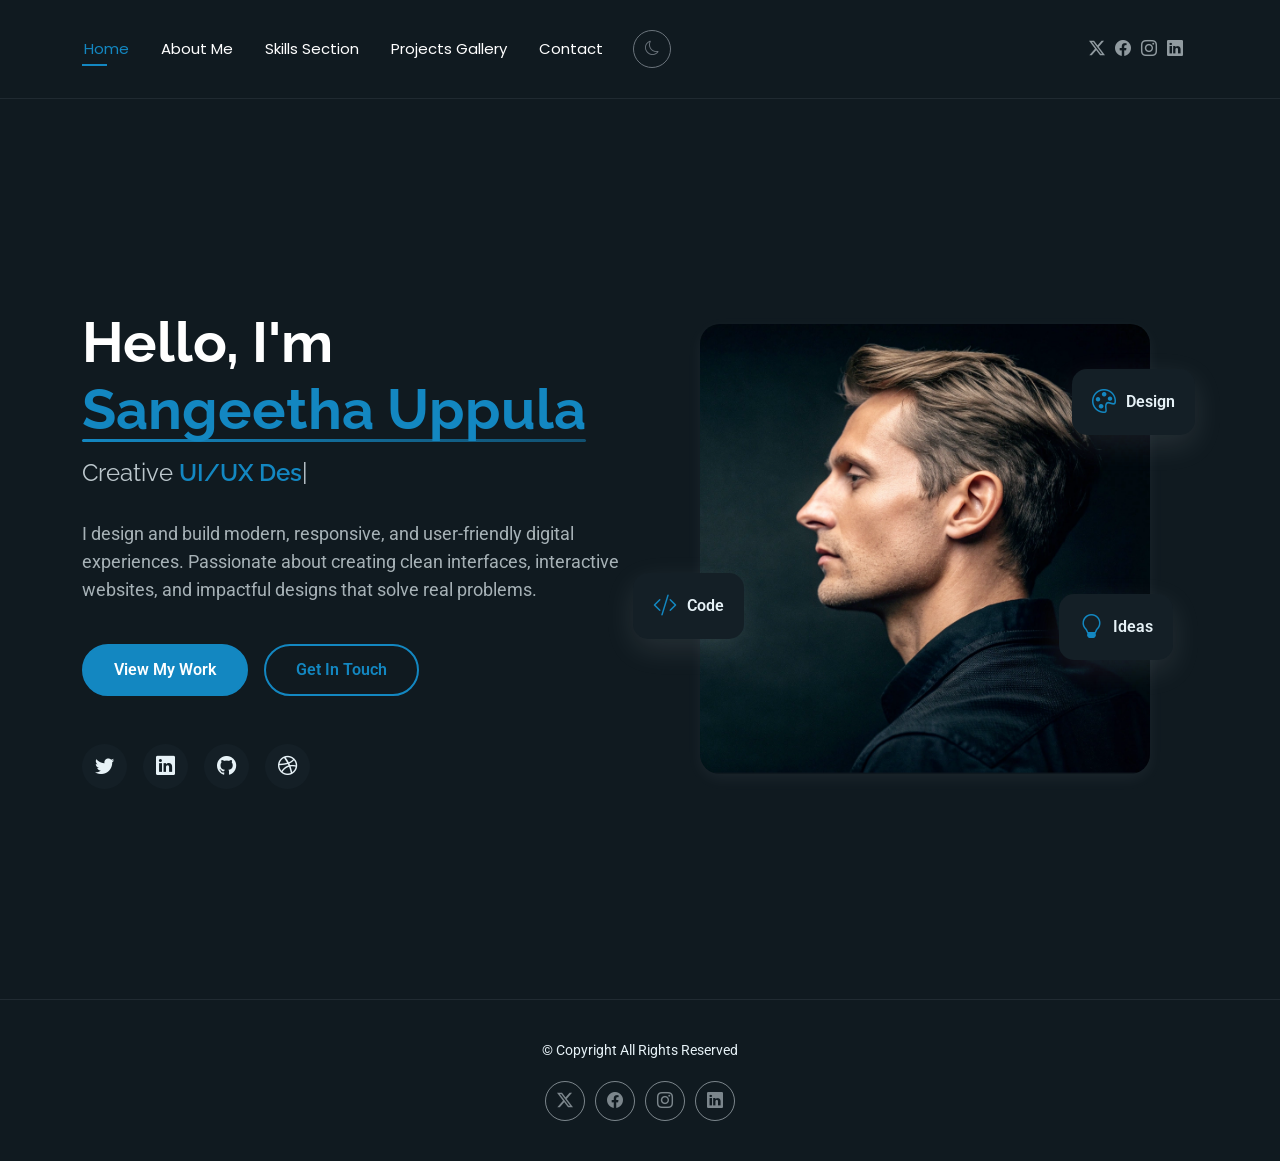
==== commit 221c27df: "updated" ====
--- a/index.html
+++ b/index.html
@@ -69,11 +69,15 @@
     <li>
       <a href="contact.html">Contact </a>
     </li>
+<li class="theme-toggle">
+  <button id="themeToggle" class="btn btn-sm btn-outline-secondary">
+    <i id="themeIcon" class="bi bi-moon"></i>
+  </button>
+</li>
 
   </ul>
 
   <i class="mobile-nav-toggle d-xl-none bi bi-list"></i>
-
 </nav>
       <div class="header-social-links">
         <a href="#" class="twitter"><i class="bi bi-twitter-x"></i></a>
--- a/css/main.css
+++ b/css/main.css
@@ -1312,87 +1312,6 @@
 }
 
 /*--------------------------------------------------------------
-# Testimonials Section
---------------------------------------------------------------*/
-.testimonials .testimonials-carousel,
-.testimonials .testimonials-slider {
-  overflow: hidden;
-}
-
-.testimonials .testimonial-item .testimonial-content {
-  border-left: 3px solid var(--accent-color);
-  padding-left: 30px;
-}
-
-.testimonials .testimonial-item .testimonial-img {
-  border-radius: 50%;
-  border: 4px solid var(--background-color);
-  margin: 0 auto;
-}
-
-.testimonials .testimonial-item h3 {
-  font-size: 20px;
-  font-weight: bold;
-  margin: 10px 0 5px 0;
-}
-
-.testimonials .testimonial-item h4 {
-  font-size: 14px;
-  color: color-mix(in srgb, var(--default-color), transparent 40%);
-  margin: 0 0 10px 0;
-}
-
-.testimonials .testimonial-item .stars i {
-  color: #ffc107;
-  margin: 0 1px;
-}
-
-.testimonials .testimonial-item .quote-icon-left,
-.testimonials .testimonial-item .quote-icon-right {
-  color: color-mix(in srgb, var(--accent-color), transparent 50%);
-  font-size: 26px;
-  line-height: 0;
-}
-
-.testimonials .testimonial-item .quote-icon-left {
-  display: inline-block;
-  left: -5px;
-  position: relative;
-}
-
-.testimonials .testimonial-item .quote-icon-right {
-  display: inline-block;
-  right: -5px;
-  position: relative;
-  top: 10px;
-  transform: scale(-1, -1);
-}
-
-.testimonials .testimonial-item p {
-  font-style: italic;
-}
-
-.testimonials .swiper-wrapper {
-  height: auto;
-}
-
-.testimonials .swiper-pagination {
-  margin-top: 30px;
-  position: relative;
-}
-
-.testimonials .swiper-pagination .swiper-pagination-bullet {
-  width: 12px;
-  height: 12px;
-  background-color: color-mix(in srgb, var(--default-color), transparent 85%);
-  opacity: 1;
-}
-
-.testimonials .swiper-pagination .swiper-pagination-bullet-active {
-  background-color: var(--accent-color);
-}
-
-/*--------------------------------------------------------------
 # Resume Section
 --------------------------------------------------------------*/
 .resume .resume-item {
@@ -1536,816 +1455,6 @@
   }
 }
 
-/*--------------------------------------------------------------
-# Services Section
---------------------------------------------------------------*/
-.services .service-item {
-  display: flex;
-  background-color: var(--surface-color);
-  border-radius: 12px;
-  padding: 2rem;
-  height: 100%;
-  position: relative;
-  overflow: hidden;
-  box-shadow: 0 5px 20px rgba(0, 0, 0, 0.03);
-  transition: all 0.4s ease;
-}
-
-.services .service-item::before {
-  content: "";
-  position: absolute;
-  left: 0;
-  top: 0;
-  height: 100%;
-  width: 4px;
-  background-color: var(--accent-color);
-  transform: scaleY(0);
-  transform-origin: bottom;
-  transition: transform 0.4s cubic-bezier(0.65, 0, 0.35, 1);
-}
-
-.services .service-item:hover {
-  box-shadow: 0 10px 30px rgba(0, 0, 0, 0.08);
-  transform: translateY(-5px);
-}
-
-.services .service-item:hover::before {
-  transform: scaleY(1);
-}
-
-.services .service-item:hover .service-icon {
-  background-color: var(--accent-color);
-  color: var(--contrast-color);
-  transform: rotateY(180deg);
-}
-
-.services .service-item:hover .service-icon i {
-  transform: rotateY(180deg);
-}
-
-.services .service-item:hover .service-link i {
-  transform: translateX(5px);
-}
-
-.services .service-icon {
-  flex-shrink: 0;
-  width: 70px;
-  height: 70px;
-  border-radius: 12px;
-  background-color: color-mix(in srgb, var(--accent-color), transparent 90%);
-  color: var(--accent-color);
-  display: flex;
-  align-items: center;
-  justify-content: center;
-  margin-right: 1.5rem;
-  transition: all 0.5s ease;
-}
-
-.services .service-icon i {
-  font-size: 2rem;
-  transition: transform 0.5s ease;
-}
-
-.services .service-content {
-  flex-grow: 1;
-}
-
-.services .service-content h3 {
-  font-size: 1.4rem;
-  margin-bottom: 1rem;
-  font-weight: 700;
-  color: var(--heading-color);
-}
-
-.services .service-content p {
-  margin-bottom: 1.25rem;
-  color: color-mix(in srgb, var(--default-color), transparent 20%);
-}
-
-.services .service-link {
-  display: inline-flex;
-  align-items: center;
-  color: var(--accent-color);
-  font-weight: 600;
-  text-decoration: none;
-  transition: color 0.3s ease;
-}
-
-.services .service-link span {
-  margin-right: 0.5rem;
-}
-
-.services .service-link i {
-  transition: transform 0.3s ease;
-}
-
-.services .service-link:hover {
-  color: color-mix(in srgb, var(--accent-color), transparent 25%);
-}
-
-@media (max-width: 767.98px) {
-  .services .service-item {
-    padding: 1.5rem;
-    margin-bottom: 1rem;
-  }
-
-  .services .service-icon {
-    width: 60px;
-    height: 60px;
-    margin-right: 1rem;
-  }
-
-  .services .service-icon i {
-    font-size: 1.5rem;
-  }
-
-  .services .service-content h3 {
-    font-size: 1.2rem;
-    margin-bottom: 0.75rem;
-  }
-
-  .services .service-content p {
-    margin-bottom: 1rem;
-    font-size: 0.95rem;
-  }
-}
-
-@media (max-width: 575.98px) {
-  .services .service-item {
-    flex-direction: column;
-    text-align: center;
-  }
-
-  .services .service-item::before {
-    width: 100%;
-    height: 4px;
-    transform: scaleX(0);
-    transform-origin: left;
-  }
-
-  .services .service-item:hover::before {
-    transform: scaleX(1);
-  }
-
-  .services .service-icon {
-    margin-right: 0;
-    margin-bottom: 1.25rem;
-  }
-
-  .services .service-link {
-    justify-content: center;
-  }
-}
-
-/*--------------------------------------------------------------
-# Service Details Section
---------------------------------------------------------------*/
-.service-details .service-hero {
-  margin-bottom: 4rem;
-}
-
-.service-details .service-hero .service-meta {
-  display: flex;
-  align-items: center;
-  gap: 1rem;
-  margin-bottom: 1.5rem;
-}
-
-.service-details .service-hero .service-meta .service-category {
-  background: color-mix(in srgb, var(--accent-color), transparent 85%);
-  color: var(--accent-color);
-  padding: 0.5rem 1rem;
-  border-radius: 20px;
-  font-size: 0.85rem;
-  font-weight: 500;
-  letter-spacing: 0.5px;
-}
-
-.service-details .service-hero .service-meta .reading-time {
-  color: color-mix(in srgb, var(--default-color), transparent 50%);
-  font-size: 0.9rem;
-  font-weight: 300;
-}
-
-.service-details .service-hero h1 {
-  font-size: 3.5rem;
-  font-weight: 300;
-  line-height: 1.2;
-  margin-bottom: 1.5rem;
-  color: var(--heading-color);
-  letter-spacing: -0.02em;
-}
-
-.service-details .service-hero .service-description {
-  font-size: 1.25rem;
-  line-height: 1.7;
-  color: color-mix(in srgb, var(--default-color), transparent 25%);
-  font-weight: 300;
-  margin: 0;
-}
-
-.service-details .service-visual {
-  margin-bottom: 4rem;
-  overflow: hidden;
-  border-radius: 4px;
-}
-
-.service-details .service-visual img {
-  width: 100%;
-  height: 400px;
-  object-fit: cover;
-  transition: transform 0.5s ease;
-}
-
-.service-details .service-visual img:hover {
-  transform: scale(1.02);
-}
-
-.service-details .service-narrative {
-  margin-bottom: 5rem;
-}
-
-.service-details .service-narrative h3 {
-  font-size: 2rem;
-  font-weight: 300;
-  margin-bottom: 2rem;
-  color: var(--heading-color);
-  letter-spacing: -0.01em;
-}
-
-.service-details .service-narrative p {
-  font-size: 1.1rem;
-  line-height: 1.8;
-  margin-bottom: 2rem;
-  color: var(--default-color);
-  font-weight: 300;
-}
-
-.service-details .benefits-grid {
-  display: grid;
-  grid-template-columns: repeat(auto-fit, minmax(280px, 1fr));
-  gap: 2.5rem;
-  margin-top: 3rem;
-}
-
-.service-details .benefits-grid .benefit-card {
-  text-align: center;
-  padding: 0;
-}
-
-.service-details .benefits-grid .benefit-card .benefit-icon {
-  width: 60px;
-  height: 60px;
-  background: color-mix(in srgb, var(--accent-color), transparent 90%);
-  border-radius: 50%;
-  display: flex;
-  align-items: center;
-  justify-content: center;
-  margin: 0 auto 1.5rem;
-  transition: all 0.3s ease;
-}
-
-.service-details .benefits-grid .benefit-card .benefit-icon i {
-  font-size: 1.5rem;
-  color: var(--accent-color);
-}
-
-.service-details .benefits-grid .benefit-card:hover .benefit-icon {
-  background: var(--accent-color);
-  transform: translateY(-2px);
-}
-
-.service-details .benefits-grid .benefit-card:hover .benefit-icon i {
-  color: var(--contrast-color);
-}
-
-.service-details .benefits-grid .benefit-card h4 {
-  font-size: 1.2rem;
-  font-weight: 400;
-  margin-bottom: 1rem;
-  color: var(--heading-color);
-}
-
-.service-details .benefits-grid .benefit-card p {
-  font-size: 1rem;
-  line-height: 1.6;
-  color: color-mix(in srgb, var(--default-color), transparent 30%);
-  margin: 0;
-}
-
-.service-details .timeline-section {
-  margin-bottom: 4rem;
-}
-
-.service-details .timeline-section h3 {
-  font-size: 2rem;
-  font-weight: 300;
-  margin-bottom: 3rem;
-  color: var(--heading-color);
-  letter-spacing: -0.01em;
-}
-
-.service-details .timeline-section .timeline {
-  position: relative;
-}
-
-.service-details .timeline-section .timeline::before {
-  content: "";
-  position: absolute;
-  left: 30px;
-  top: 0;
-  bottom: 0;
-  width: 1px;
-  background: color-mix(in srgb, var(--default-color), transparent 85%);
-}
-
-.service-details .timeline-section .timeline .timeline-item {
-  position: relative;
-  padding-left: 80px;
-  margin-bottom: 3rem;
-}
-
-.service-details .timeline-section .timeline .timeline-item:last-child {
-  margin-bottom: 0;
-}
-
-.service-details .timeline-section .timeline .timeline-item .timeline-marker {
-  position: absolute;
-  left: 0;
-  top: 0;
-  width: 60px;
-  height: 60px;
-  background: var(--surface-color);
-  border: 2px solid color-mix(in srgb, var(--accent-color), transparent 70%);
-  border-radius: 50%;
-  display: flex;
-  align-items: center;
-  justify-content: center;
-  z-index: 1;
-}
-
-.service-details .timeline-section .timeline .timeline-item .timeline-marker span {
-  font-size: 1.2rem;
-  font-weight: 500;
-  color: var(--accent-color);
-}
-
-.service-details .timeline-section .timeline .timeline-item .timeline-content h4 {
-  font-size: 1.3rem;
-  font-weight: 400;
-  margin-bottom: 0.75rem;
-  color: var(--heading-color);
-}
-
-.service-details .timeline-section .timeline .timeline-item .timeline-content p {
-  font-size: 1rem;
-  line-height: 1.6;
-  margin-bottom: 0.5rem;
-  color: var(--default-color);
-}
-
-.service-details .timeline-section .timeline .timeline-item .timeline-content small {
-  color: color-mix(in srgb, var(--default-color), transparent 40%);
-  font-size: 0.9rem;
-  font-weight: 500;
-}
-
-.service-details .service-sidebar {
-  padding-left: 2rem;
-}
-
-@media (max-width: 992px) {
-  .service-details .service-sidebar {
-    padding-left: 0;
-    margin-top: 4rem;
-  }
-}
-
-.service-details .overview-card,
-.service-details .success-story,
-.service-details .consultation-form {
-  background: var(--surface-color);
-  border-radius: 8px;
-  padding: 2.5rem;
-  margin-bottom: 2.5rem;
-  border: 1px solid color-mix(in srgb, var(--default-color), transparent 93%);
-  transition: all 0.3s ease;
-}
-
-.service-details .overview-card:hover,
-.service-details .success-story:hover,
-.service-details .consultation-form:hover {
-  border-color: color-mix(in srgb, var(--accent-color), transparent 80%);
-}
-
-.service-details .overview-card .overview-header h4 {
-  font-size: 1.4rem;
-  font-weight: 400;
-  margin-bottom: 2rem;
-  color: var(--heading-color);
-}
-
-.service-details .overview-card .overview-stats {
-  display: grid;
-  grid-template-columns: repeat(3, 1fr);
-  gap: 1.5rem;
-  margin-bottom: 2rem;
-}
-
-.service-details .overview-card .overview-stats .stat-item {
-  text-align: center;
-}
-
-.service-details .overview-card .overview-stats .stat-item .stat-number {
-  font-size: 2rem;
-  font-weight: 300;
-  color: var(--accent-color);
-  line-height: 1;
-  margin-bottom: 0.5rem;
-}
-
-.service-details .overview-card .overview-stats .stat-item .stat-label {
-  font-size: 0.85rem;
-  color: color-mix(in srgb, var(--default-color), transparent 40%);
-  font-weight: 500;
-  text-transform: uppercase;
-  letter-spacing: 0.5px;
-}
-
-.service-details .overview-card .overview-details {
-  border-top: 1px solid color-mix(in srgb, var(--default-color), transparent 90%);
-  padding-top: 1.5rem;
-}
-
-.service-details .overview-card .overview-details .detail-row {
-  display: flex;
-  justify-content: space-between;
-  align-items: center;
-  margin-bottom: 1rem;
-}
-
-.service-details .overview-card .overview-details .detail-row:last-child {
-  margin-bottom: 0;
-}
-
-.service-details .overview-card .overview-details .detail-row .detail-label {
-  font-size: 0.95rem;
-  color: color-mix(in srgb, var(--default-color), transparent 30%);
-  font-weight: 400;
-}
-
-.service-details .overview-card .overview-details .detail-row .detail-value {
-  font-size: 0.95rem;
-  color: var(--heading-color);
-  font-weight: 500;
-}
-
-.service-details .success-story .story-quote p {
-  font-size: 1.1rem;
-  line-height: 1.7;
-  color: color-mix(in srgb, var(--default-color), transparent 20%);
-  font-style: italic;
-  margin-bottom: 2rem;
-}
-
-.service-details .success-story .story-author {
-  display: flex;
-  align-items: center;
-  gap: 1rem;
-  margin-bottom: 1.5rem;
-}
-
-.service-details .success-story .story-author .author-avatar {
-  width: 50px;
-  height: 50px;
-  border-radius: 50%;
-  object-fit: cover;
-}
-
-.service-details .success-story .story-author .author-details h5 {
-  font-size: 1rem;
-  font-weight: 500;
-  margin-bottom: 0.25rem;
-  color: var(--heading-color);
-}
-
-.service-details .success-story .story-author .author-details span {
-  display: block;
-  font-size: 0.9rem;
-  color: color-mix(in srgb, var(--default-color), transparent 40%);
-  margin-bottom: 0.25rem;
-}
-
-.service-details .success-story .story-author .author-details small {
-  font-size: 0.8rem;
-  color: color-mix(in srgb, var(--default-color), transparent 50%);
-}
-
-.service-details .success-story .story-metrics {
-  display: grid;
-  grid-template-columns: repeat(2, 1fr);
-  gap: 1rem;
-  padding-top: 1.5rem;
-  border-top: 1px solid color-mix(in srgb, var(--default-color), transparent 90%);
-}
-
-.service-details .success-story .story-metrics .metric {
-  text-align: center;
-}
-
-.service-details .success-story .story-metrics .metric .metric-value {
-  font-size: 1.5rem;
-  font-weight: 500;
-  color: var(--accent-color);
-  display: block;
-  margin-bottom: 0.25rem;
-}
-
-.service-details .success-story .story-metrics .metric .metric-label {
-  font-size: 0.8rem;
-  color: color-mix(in srgb, var(--default-color), transparent 40%);
-  text-transform: uppercase;
-  letter-spacing: 0.5px;
-}
-
-.service-details .consultation-form .form-header {
-  margin-bottom: 2rem;
-}
-
-.service-details .consultation-form .form-header h4 {
-  font-size: 1.4rem;
-  font-weight: 400;
-  margin-bottom: 0.75rem;
-  color: var(--heading-color);
-}
-
-.service-details .consultation-form .form-header p {
-  font-size: 0.95rem;
-  line-height: 1.6;
-  color: color-mix(in srgb, var(--default-color), transparent 30%);
-  margin: 0;
-}
-
-.service-details .consultation-form .form-group {
-  margin-bottom: 1.5rem;
-}
-
-.service-details .consultation-form .form-input {
-  width: 100%;
-  padding: 1rem;
-  border: 1px solid color-mix(in srgb, var(--default-color), transparent 85%);
-  border-radius: 4px;
-  font-size: 0.95rem;
-  transition: all 0.3s ease;
-  background: transparent;
-}
-
-.service-details .consultation-form .form-input:focus {
-  outline: none;
-  border-color: var(--accent-color);
-  box-shadow: 0 0 0 3px color-mix(in srgb, var(--accent-color), transparent 90%);
-}
-
-.service-details .consultation-form input[type=text],
-.service-details .consultation-form input[type=email],
-.service-details .consultation-form input[type=tel],
-.service-details .consultation-form select,
-.service-details .consultation-form textarea {
-  color: var(--default-color);
-  background-color: var(--surface-color);
-  font-size: 14px;
-  border-color: color-mix(in srgb, var(--default-color), transparent 80%);
-}
-
-.service-details .consultation-form input[type=text]:focus,
-.service-details .consultation-form input[type=email]:focus,
-.service-details .consultation-form input[type=tel]:focus,
-.service-details .consultation-form select:focus,
-.service-details .consultation-form textarea:focus {
-  border-color: var(--accent-color);
-}
-
-.service-details .consultation-form input[type=text]::placeholder,
-.service-details .consultation-form input[type=email]::placeholder,
-.service-details .consultation-form input[type=tel]::placeholder,
-.service-details .consultation-form select::placeholder,
-.service-details .consultation-form textarea::placeholder {
-  color: color-mix(in srgb, var(--default-color), transparent 70%);
-}
-
-.service-details .consultation-form .btn-consultation {
-  background: var(--accent-color);
-  color: var(--contrast-color);
-  border: none;
-  padding: 1rem 2rem;
-  border-radius: 4px;
-  font-size: 0.95rem;
-  font-weight: 500;
-  width: 100%;
-  display: flex;
-  align-items: center;
-  justify-content: center;
-  gap: 0.5rem;
-  transition: all 0.3s ease;
-  text-transform: none;
-}
-
-.service-details .consultation-form .btn-consultation:hover {
-  background: color-mix(in srgb, var(--accent-color), transparent 10%);
-  transform: translateY(-1px);
-}
-
-.service-details .consultation-form .btn-consultation i {
-  font-size: 0.9rem;
-}
-
-@media (max-width: 768px) {
-  .service-details .service-hero h1 {
-    font-size: 2.5rem;
-  }
-
-  .service-details .service-hero .service-description {
-    font-size: 1.1rem;
-  }
-
-  .service-details .service-visual img {
-    height: 250px;
-  }
-
-  .service-details .benefits-grid {
-    grid-template-columns: 1fr;
-    gap: 2rem;
-  }
-
-  .service-details .timeline-section .timeline::before {
-    left: 20px;
-  }
-
-  .service-details .timeline-section .timeline .timeline-item {
-    padding-left: 60px;
-  }
-
-  .service-details .timeline-section .timeline .timeline-item .timeline-marker {
-    width: 40px;
-    height: 40px;
-  }
-
-  .service-details .timeline-section .timeline .timeline-item .timeline-marker span {
-    font-size: 1rem;
-  }
-
-  .service-details .overview-card .overview-stats {
-    grid-template-columns: 1fr;
-    gap: 1rem;
-  }
-}
-
-/*--------------------------------------------------------------
-# Portfolio Section
---------------------------------------------------------------*/
-.portfolio .portfolio-filters {
-  display: flex;
-  justify-content: center;
-  flex-wrap: wrap;
-  gap: 10px;
-  margin-bottom: 30px;
-  padding: 0;
-  list-style: none;
-}
-
-.portfolio .portfolio-filters li {
-  padding: 8px 20px;
-  font-size: 0.95rem;
-  font-weight: 500;
-  border-radius: 30px;
-  cursor: pointer;
-  transition: all 0.3s ease;
-  background-color: color-mix(in srgb, var(--accent-color), transparent 90%);
-  color: var(--accent-color);
-}
-
-.portfolio .portfolio-filters li:hover {
-  background-color: color-mix(in srgb, var(--accent-color), transparent 80%);
-}
-
-.portfolio .portfolio-filters li.filter-active {
-  background-color: var(--accent-color);
-  color: var(--contrast-color);
-}
-
-.portfolio .portfolio-card {
-  background-color: var(--surface-color);
-  border-radius: 10px;
-  overflow: hidden;
-  box-shadow: 0 5px 15px rgba(0, 0, 0, 0.05);
-  margin-bottom: 30px;
-  transition: all 0.3s ease;
-}
-
-.portfolio .portfolio-card:hover {
-  transform: translateY(-10px);
-  box-shadow: 0 10px 30px rgba(0, 0, 0, 0.1);
-}
-
-.portfolio .portfolio-card:hover .portfolio-img .portfolio-overlay {
-  opacity: 1;
-}
-
-.portfolio .portfolio-card:hover .portfolio-img img {
-  transform: scale(1.1);
-}
-
-.portfolio .portfolio-card .portfolio-img {
-  position: relative;
-  overflow: hidden;
-}
-
-.portfolio .portfolio-card .portfolio-img img {
-  width: 100%;
-  height: auto;
-  transition: transform 0.5s ease;
-}
-
-.portfolio .portfolio-card .portfolio-img .portfolio-overlay {
-  position: absolute;
-  top: 0;
-  left: 0;
-  width: 100%;
-  height: 100%;
-  background: rgba(0, 0, 0, 0.6);
-  display: flex;
-  align-items: center;
-  justify-content: center;
-  gap: 15px;
-  opacity: 0;
-  transition: all 0.3s ease;
-}
-
-.portfolio .portfolio-card .portfolio-img .portfolio-overlay a {
-  width: 45px;
-  height: 45px;
-  background-color: var(--accent-color);
-  color: var(--contrast-color);
-  border-radius: 50%;
-  display: flex;
-  align-items: center;
-  justify-content: center;
-  font-size: 1.2rem;
-  transition: all 0.3s ease;
-}
-
-.portfolio .portfolio-card .portfolio-img .portfolio-overlay a:hover {
-  background-color: color-mix(in srgb, var(--accent-color), #fff 20%);
-  transform: translateY(-5px);
-}
-
-.portfolio .portfolio-card .portfolio-info {
-  padding: 20px;
-}
-
-.portfolio .portfolio-card .portfolio-info h4 {
-  font-size: 1.2rem;
-  font-weight: 700;
-  margin-bottom: 5px;
-  color: var(--heading-color);
-}
-
-.portfolio .portfolio-card .portfolio-info p {
-  font-size: 0.9rem;
-  color: var(--default-color);
-  margin-bottom: 10px;
-}
-
-.portfolio .portfolio-card .portfolio-info .portfolio-tags {
-  display: flex;
-  flex-wrap: wrap;
-  gap: 8px;
-}
-
-.portfolio .portfolio-card .portfolio-info .portfolio-tags span {
-  font-size: 0.8rem;
-  padding: 4px 12px;
-  border-radius: 20px;
-  background-color: color-mix(in srgb, var(--accent-color), transparent 90%);
-  color: var(--accent-color);
-}
-
-.portfolio .btn-primary {
-  background-color: var(--accent-color);
-  border-color: var(--accent-color);
-  color: var(--contrast-color);
-  padding: 12px 30px;
-  font-weight: 600;
-  border-radius: 5px;
-  transition: all 0.3s ease;
-}
-
-.portfolio .btn-primary:hover {
-  background-color: color-mix(in srgb, var(--accent-color), #000 10%);
-  border-color: color-mix(in srgb, var(--accent-color), #000 10%);
-  transform: translateY(-3px);
-  box-shadow: 0 5px 15px rgba(0, 0, 0, 0.1);
-}
 
 /*--------------------------------------------------------------
 # Portfolio Details Section
@@ -2847,9 +1956,37 @@
   background-color: color-mix(in srgb, var(--surface-color), transparent 70%);
 }
 
-/*--------------------------------------------------------------
-# Starter Section Section
---------------------------------------------------------------*/
-.starter-section {
-  /* Add your styles here */
+/* ===== Theme Variables ===== */
+
+/* Dark Theme */
+body.dark-theme {
+  --background-color: #121212;
+  --default-color: #f1f1f1;
+  --heading-color: #ffffff;
+  --surface-color: #1e1e1e;
+}
+/* Apply globally */
+
+/* Navbar / sections */
+body.light-theme {
+  --background-color: #f8fafc;   /* soft white background */
+  --default-color: #cdd4df;      /* dark slate text */
+  --heading-color: #0f172a;      /* stronger headings */
+  --surface-color: #ffffff;      /* cards / sections */
+  --accent-color: #1387c1;       /* keep same brand blue */
+  --contrast-color: #ffffff;
+}
+/* Cards or floating elements */
+.floating-card,
+.hero-content,
+.container {
+  color: var(--text-color);
+}
+.theme-toggle button {
+  border-radius: 50%;
+  width: 38px;
+  height: 38px;
+  display: flex;
+  align-items: center;
+  justify-content: center;
 }
